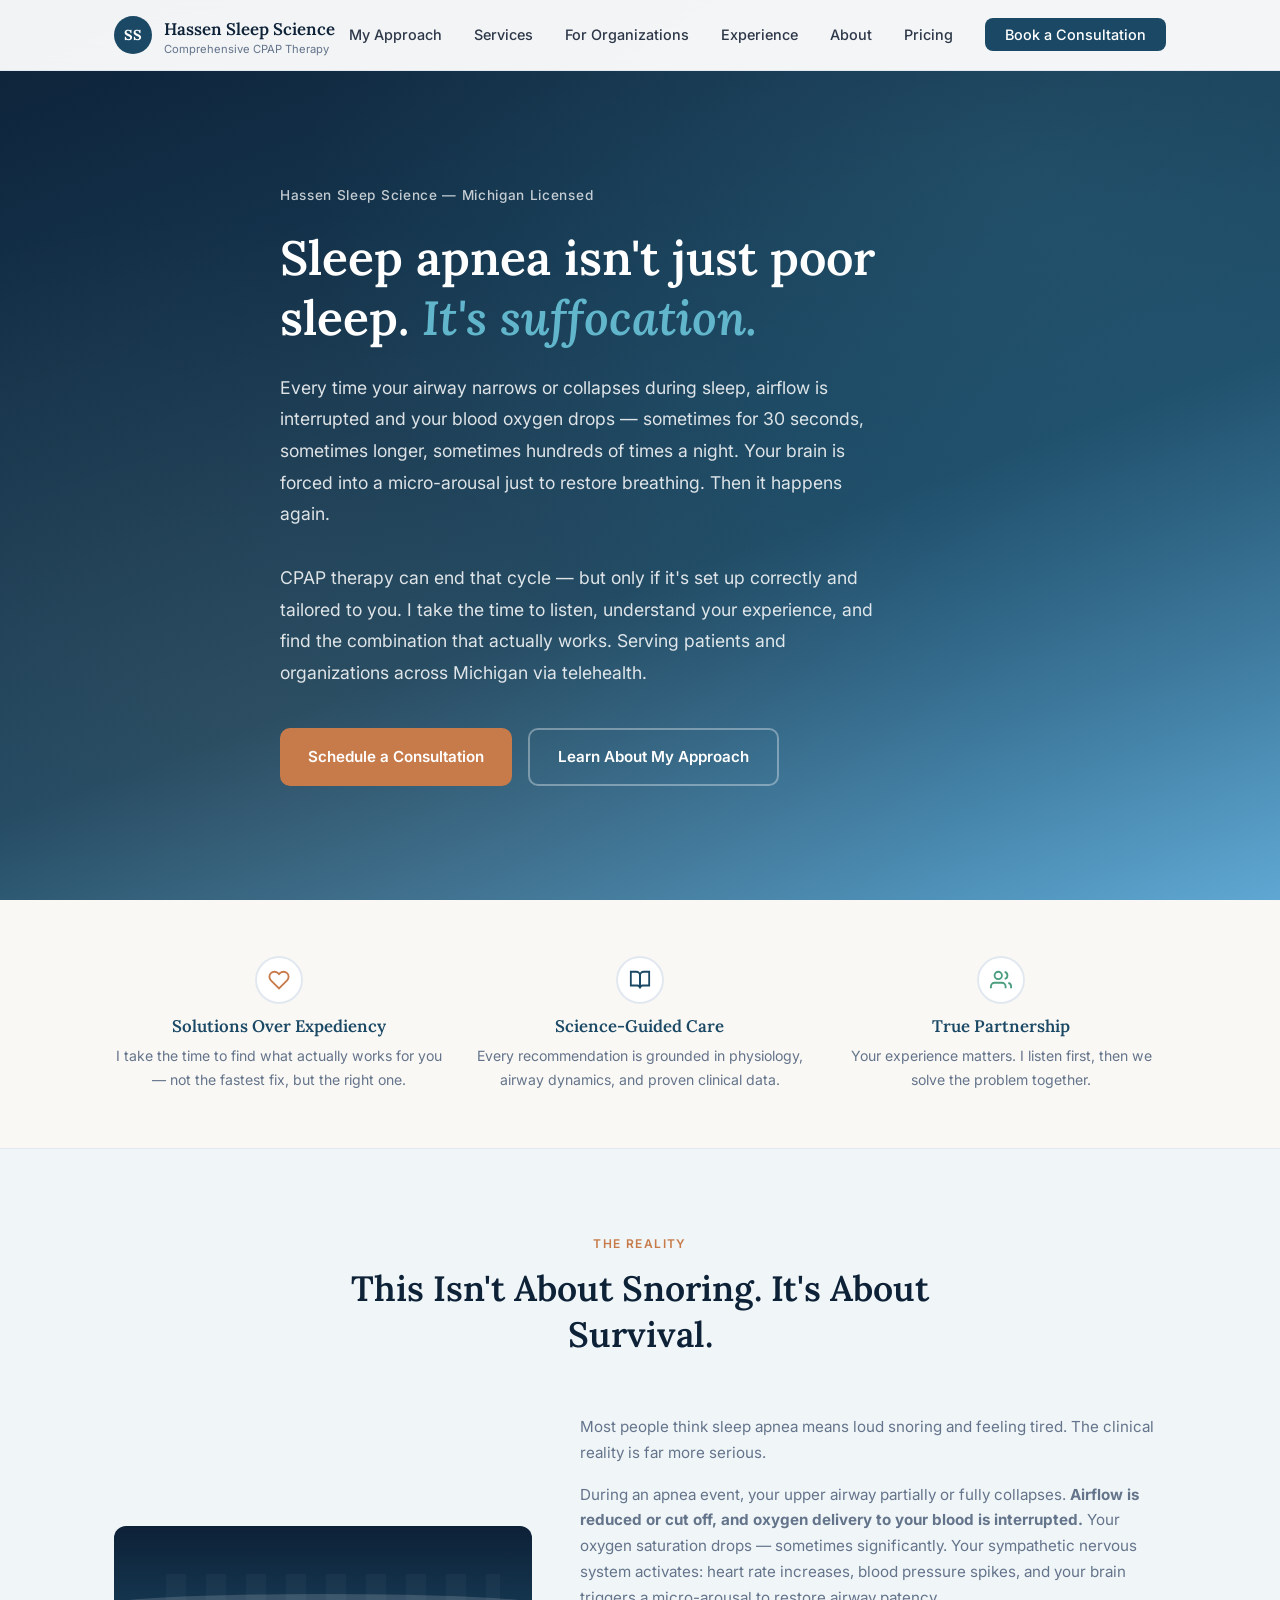
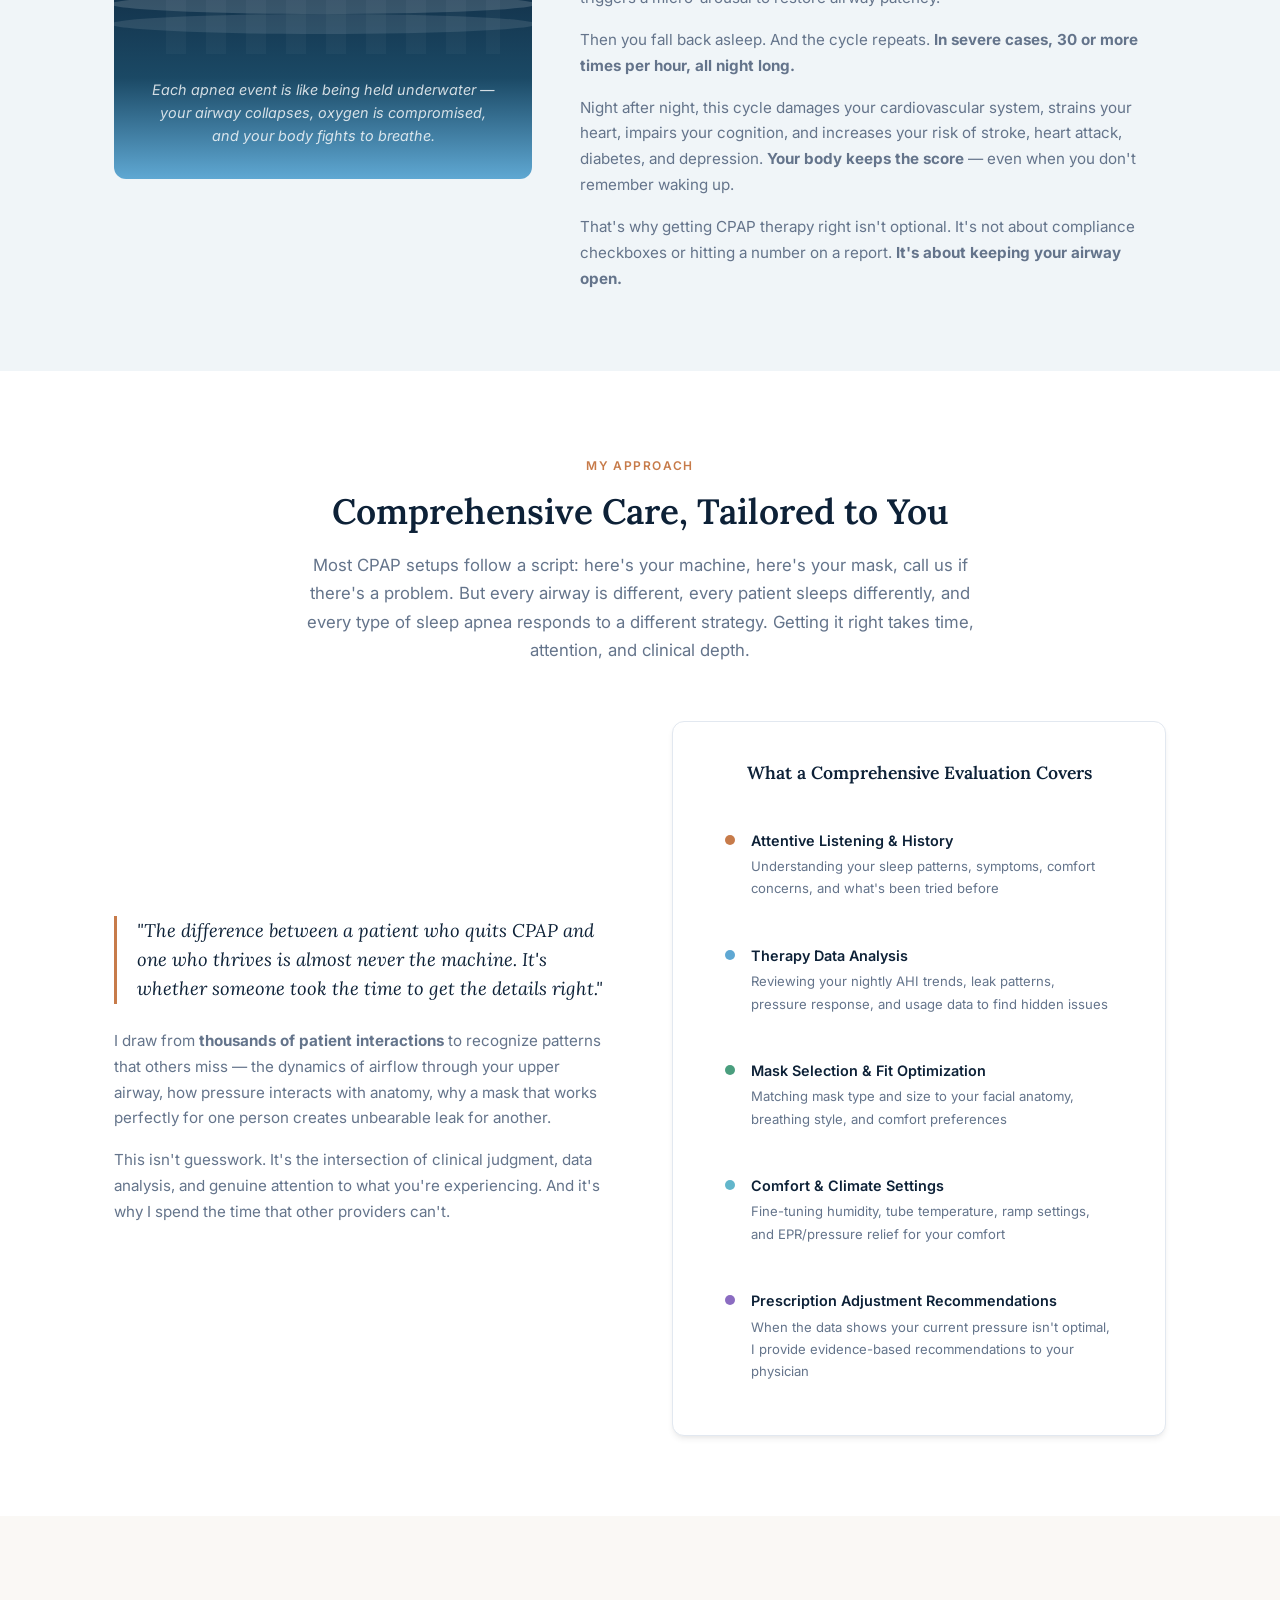
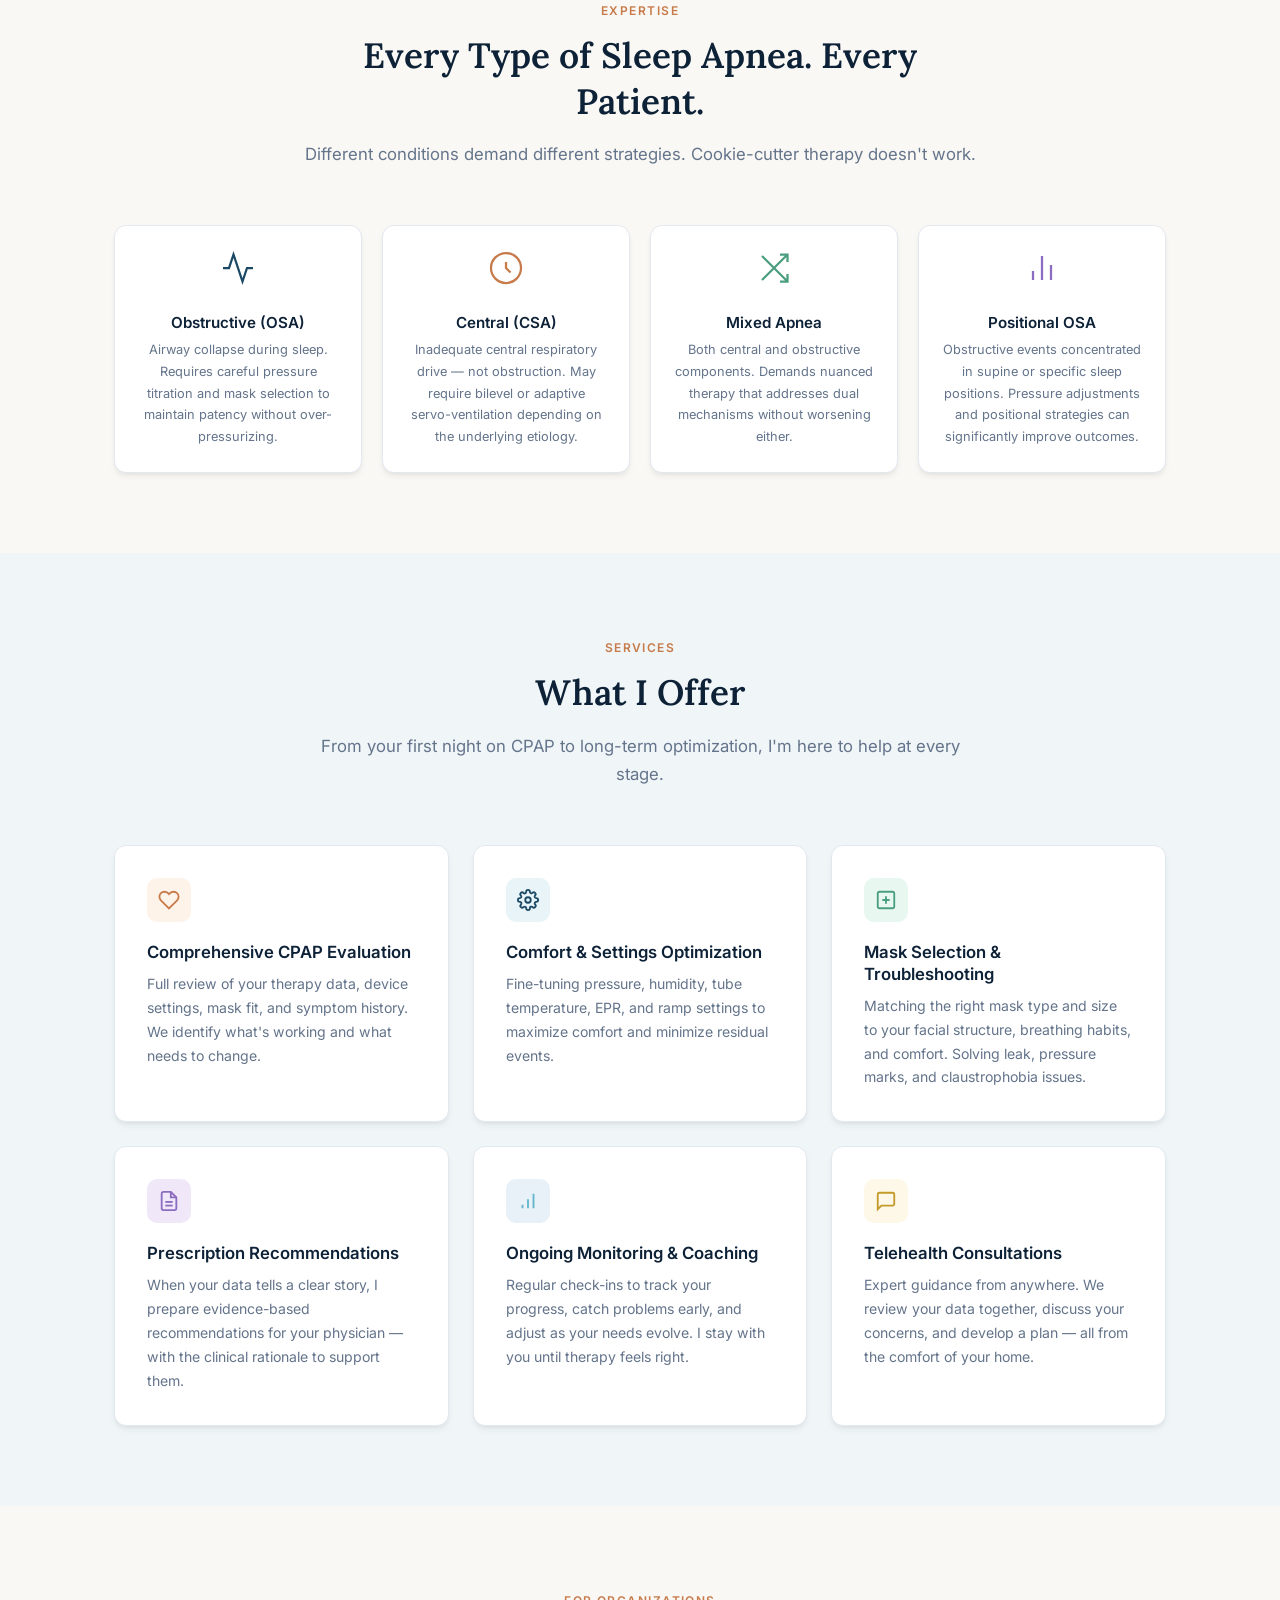
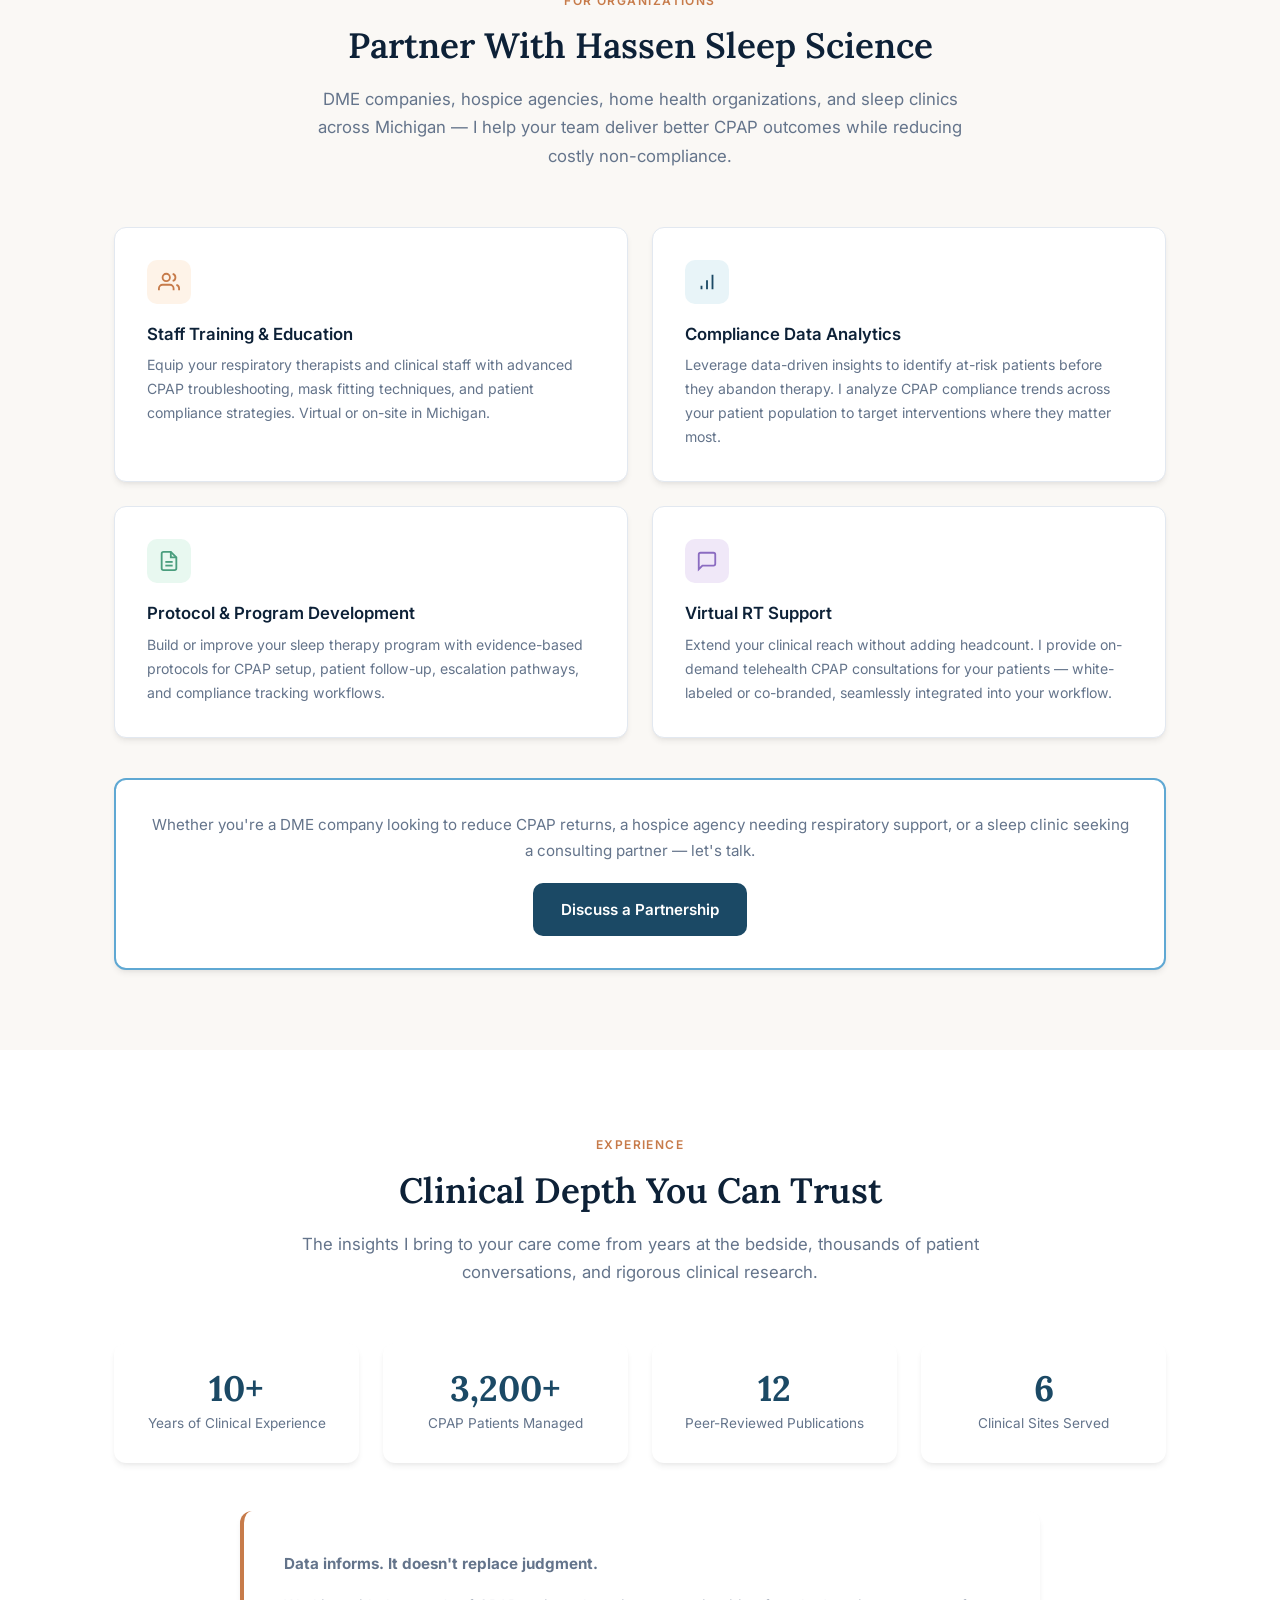
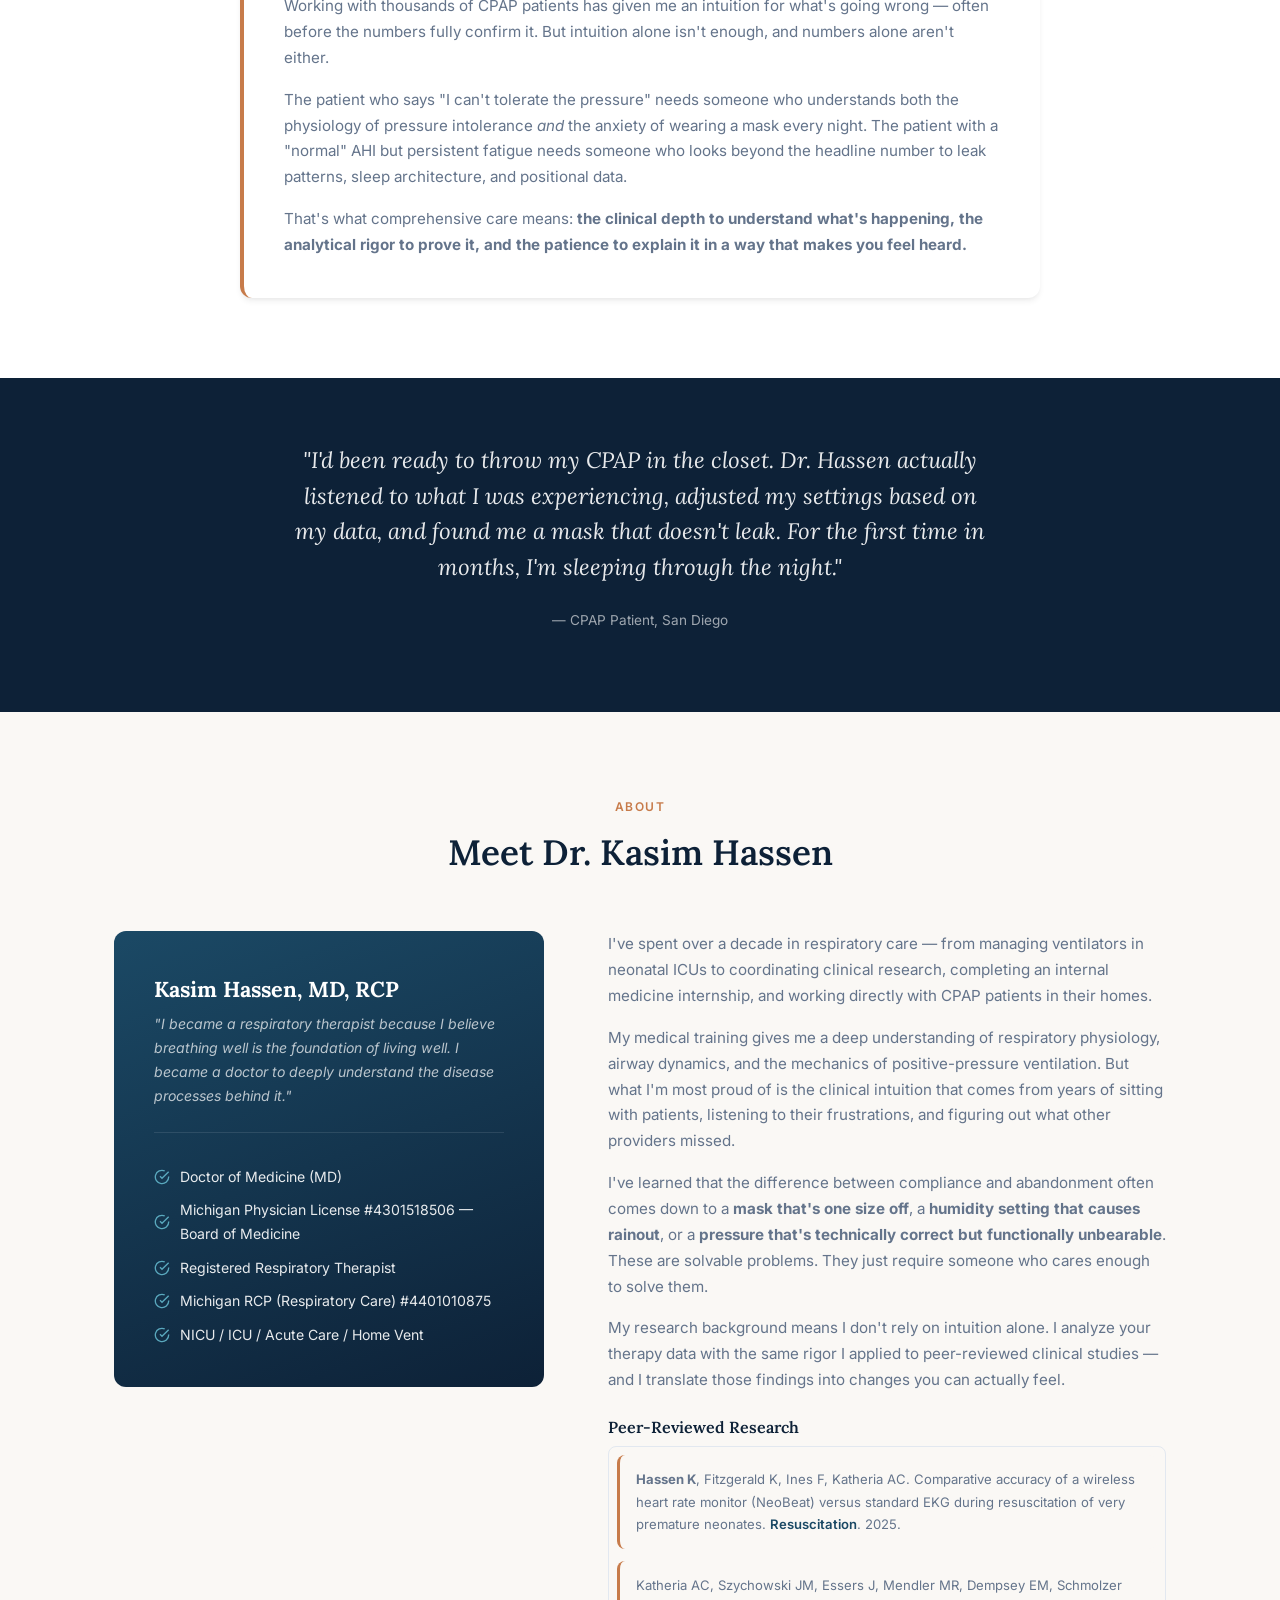
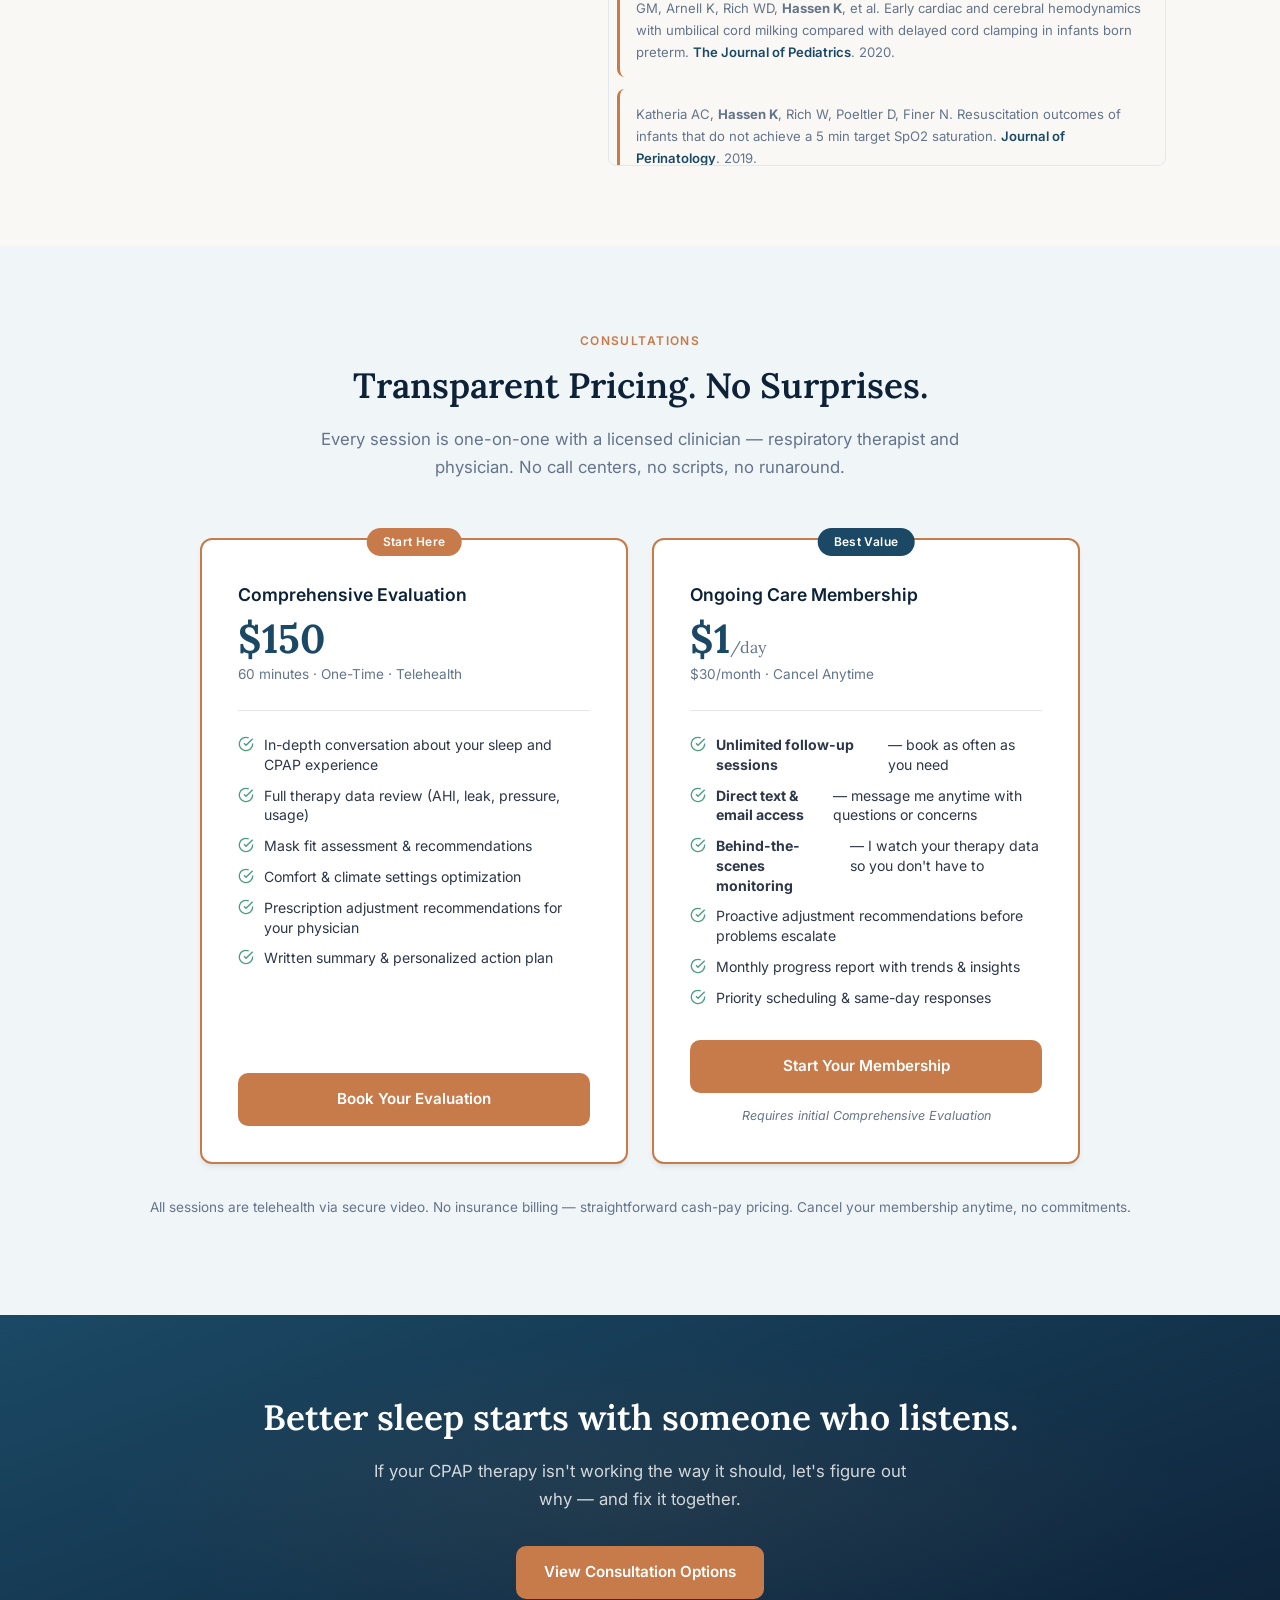
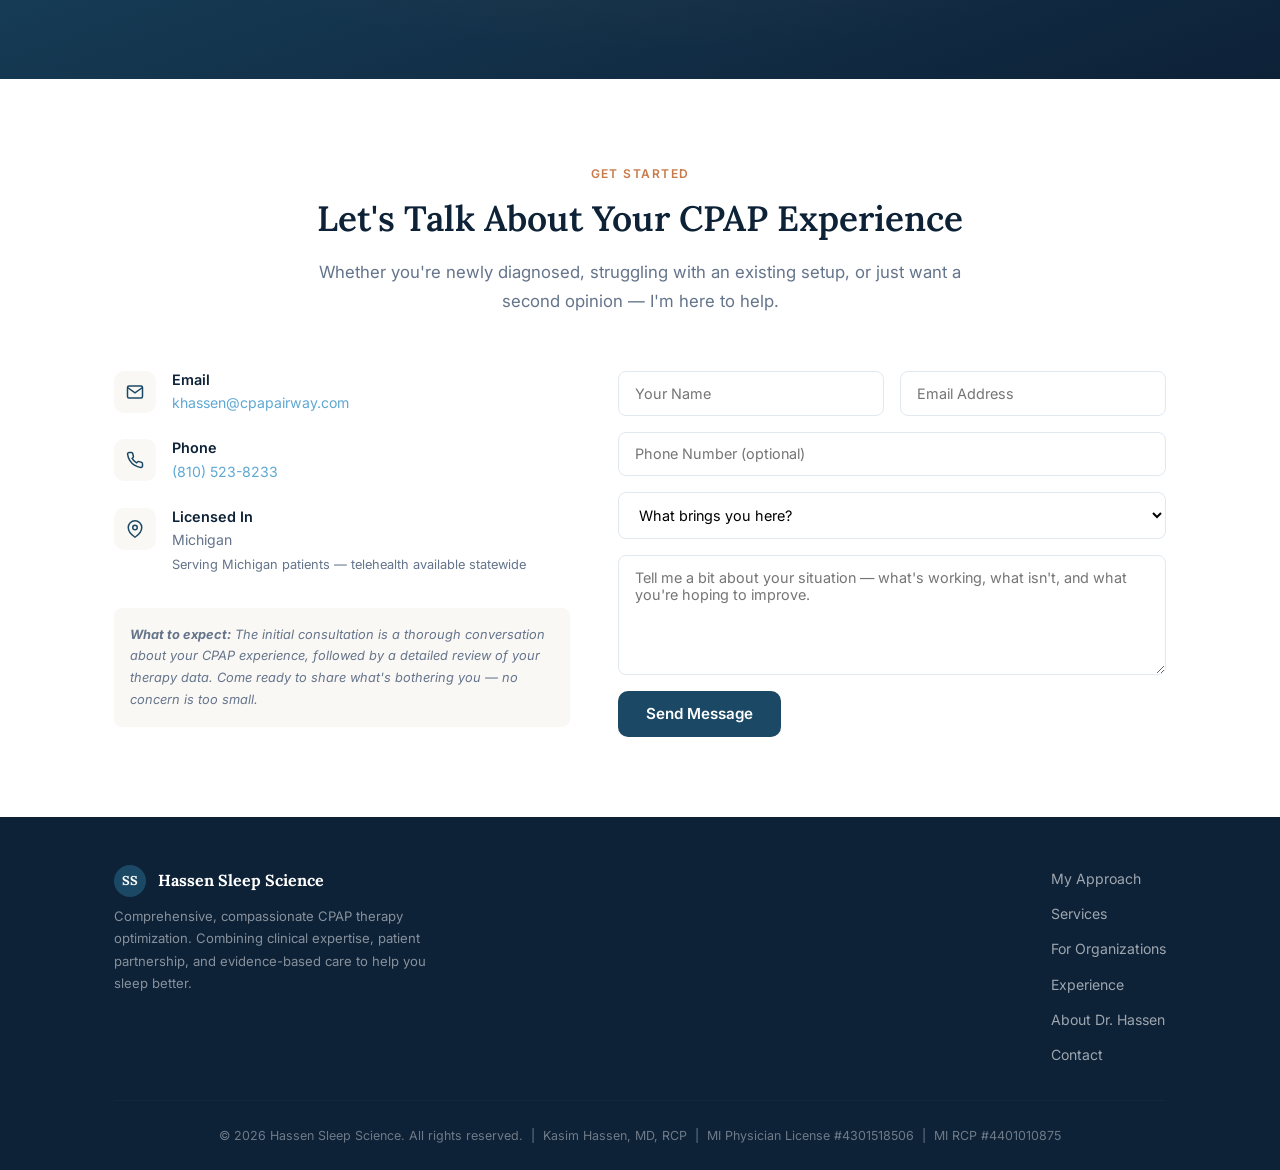
==== index.html @ 186d6eb2 "Address him as Dr. Hassen; shorten credential line to Kasim Hassen, MD, RCP Co-Authored-By: Claude O" ====
<!DOCTYPE html>
<html lang="en">
<head>
    <meta charset="UTF-8">
    <meta name="viewport" content="width=device-width, initial-scale=1.0">
    <title>Hassen Sleep Science | Comprehensive CPAP Therapy Optimization</title>
    <meta name="description" content="Hassen Sleep Science — Michigan-based CPAP therapy optimization for patients and healthcare organizations. Personalized telehealth consultations, compliance data analytics, DME consulting, and staff training by Dr. Kasim Hassen, MD, RCP.">
    <link rel="preconnect" href="https://fonts.googleapis.com">
    <link rel="preconnect" href="https://fonts.gstatic.com" crossorigin>
    <link href="https://fonts.googleapis.com/css2?family=Inter:wght@300;400;500;600;700;800&family=Lora:ital,wght@0,400;0,500;0,600;0,700;1,400;1,500&display=swap" rel="stylesheet">
    <style>
        *, *::before, *::after { box-sizing: border-box; margin: 0; padding: 0; }
        html { scroll-behavior: smooth; font-size: 16px; }
        body {
            font-family: 'Inter', -apple-system, BlinkMacSystemFont, sans-serif;
            color: #2d3748;
            background: #ffffff;
            line-height: 1.7;
            -webkit-font-smoothing: antialiased;
        }

        :root {
            --primary: #1b4965;
            --primary-light: #5fa8d3;
            --primary-dark: #0d2137;
            --accent: #62b6cb;
            --warm: #c77b4a;
            --warm-light: #f4e8df;
            --success: #4a9e7e;
            --bg-cream: #faf8f5;
            --bg-section: #f0f5f8;
            --text: #2d3748;
            --text-light: #64748b;
            --text-white: #ffffff;
            --border: #e2e8f0;
            --shadow: 0 4px 6px -1px rgba(0,0,0,0.07), 0 2px 4px -2px rgba(0,0,0,0.05);
            --shadow-lg: 0 20px 25px -5px rgba(0,0,0,0.08), 0 8px 10px -6px rgba(0,0,0,0.04);
            --radius: 12px;
            --max-width: 1100px;
        }

        h1, h2, h3, h4 { font-family: 'Lora', Georgia, serif; font-weight: 600; line-height: 1.3; color: var(--primary-dark); }
        h1 { font-size: clamp(2rem, 4.5vw, 3rem); }
        h2 { font-size: clamp(1.6rem, 3vw, 2.2rem); margin-bottom: 1rem; }
        h3 { font-size: 1.2rem; margin-bottom: 0.5rem; }
        p { margin-bottom: 1rem; }

        .container { max-width: var(--max-width); margin: 0 auto; padding: 0 1.5rem; }
        .section { padding: 5rem 0; }
        .section-alt { background: var(--bg-cream); }
        .section-blue { background: var(--bg-section); }

        .section-header {
            text-align: center;
            max-width: 680px;
            margin: 0 auto 3.5rem;
        }
        .section-header p { color: var(--text-light); font-size: 1.05rem; }
        .section-label {
            display: inline-block;
            font-size: 0.75rem;
            font-weight: 600;
            letter-spacing: 0.12em;
            text-transform: uppercase;
            color: var(--warm);
            margin-bottom: 0.75rem;
        }

        /* ─── Navigation ─────────────────────────────────────────── */
        .nav {
            position: fixed; top: 0; left: 0; right: 0; z-index: 1000;
            background: rgba(255,255,255,0.95);
            backdrop-filter: blur(12px);
            border-bottom: 1px solid var(--border);
            transition: box-shadow 0.3s;
        }
        .nav.scrolled { box-shadow: var(--shadow); }
        .nav-inner {
            max-width: var(--max-width); margin: 0 auto; padding: 0 1.5rem;
            display: flex; align-items: center; justify-content: space-between; height: 70px;
        }
        .nav-brand { display: flex; align-items: center; gap: 0.75rem; text-decoration: none; color: var(--primary-dark); }
        .nav-brand-icon {
            width: 38px; height: 38px;
            background: var(--primary);
            border-radius: 50%;
            display: flex; align-items: center; justify-content: center;
            color: white; font-family: 'Lora', serif; font-weight: 700; font-size: 0.9rem;
        }
        .nav-brand-text { font-family: 'Lora', serif; font-weight: 600; font-size: 1.05rem; }
        .nav-brand-sub { font-size: 0.7rem; color: var(--text-light); font-family: 'Inter', sans-serif; font-weight: 400; display: block; line-height: 1; margin-top: 1px; }
        .nav-links { display: flex; gap: 2rem; list-style: none; align-items: center; }
        .nav-links a { text-decoration: none; color: var(--text); font-size: 0.9rem; font-weight: 500; transition: color 0.2s; }
        .nav-links a:hover { color: var(--primary-light); }
        .nav-cta {
            background: var(--primary); color: var(--text-white) !important;
            padding: 0.5rem 1.25rem; border-radius: 8px; transition: background 0.2s !important;
        }
        .nav-cta:hover { background: var(--primary-light) !important; }
        .nav-toggle { display: none; background: none; border: none; cursor: pointer; padding: 0.5rem; }
        .nav-toggle span { display: block; width: 22px; height: 2px; background: var(--text); margin: 5px 0; transition: 0.3s; border-radius: 2px; }

        /* ─── Hero ───────────────────────────────────────────────── */
        .hero {
            min-height: 100vh;
            display: flex; align-items: center;
            background: linear-gradient(160deg, var(--primary-dark) 0%, var(--primary) 60%, var(--primary-light) 100%);
            color: var(--text-white);
            position: relative; overflow: hidden;
            padding-top: 70px;
        }
        .hero::before {
            content: ''; position: absolute;
            top: 0; right: 0; bottom: 0; left: 0;
            background:
                radial-gradient(ellipse at 80% 20%, rgba(98,182,203,0.15) 0%, transparent 50%),
                radial-gradient(ellipse at 20% 80%, rgba(199,123,74,0.1) 0%, transparent 50%);
        }
        .hero-inner { position: relative; z-index: 1; max-width: 720px; }
        .hero-eyebrow {
            font-family: 'Inter', sans-serif;
            font-size: 0.85rem; font-weight: 500;
            letter-spacing: 0.05em;
            opacity: 0.75; margin-bottom: 1.25rem;
        }
        .hero h1 { color: white; margin-bottom: 1.5rem; line-height: 1.25; }
        .hero h1 em { font-style: italic; color: var(--accent); }
        .hero-sub {
            font-size: 1.1rem; opacity: 0.85; margin-bottom: 2.5rem;
            line-height: 1.8; max-width: 600px;
        }
        .hero-buttons { display: flex; gap: 1rem; flex-wrap: wrap; }

        .btn {
            display: inline-flex; align-items: center; gap: 0.5rem;
            padding: 0.85rem 1.75rem; border-radius: 10px;
            font-size: 0.95rem; font-weight: 600;
            text-decoration: none; transition: all 0.2s;
            cursor: pointer; border: none; font-family: 'Inter', sans-serif;
        }
        .btn-warm { background: var(--warm); color: white; }
        .btn-warm:hover { background: #b56a3c; transform: translateY(-2px); box-shadow: 0 8px 25px rgba(199,123,74,0.3); }
        .btn-outline-light { background: transparent; color: white; border: 2px solid rgba(255,255,255,0.35); }
        .btn-outline-light:hover { border-color: white; background: rgba(255,255,255,0.08); }
        .btn-primary { background: var(--primary); color: white; }
        .btn-primary:hover { background: var(--primary-light); transform: translateY(-2px); }

        /* ─── Philosophy Banner ──────────────────────────────────── */
        .philosophy {
            background: var(--bg-cream);
            padding: 3.5rem 0;
            border-bottom: 1px solid var(--border);
        }
        .philosophy-inner {
            display: grid; grid-template-columns: repeat(3, 1fr); gap: 2rem;
            text-align: center;
        }
        .philosophy-item h3 { font-size: 1.05rem; margin-bottom: 0.4rem; color: var(--primary); }
        .philosophy-item p { font-size: 0.88rem; color: var(--text-light); margin-bottom: 0; }
        .philosophy-icon {
            width: 48px; height: 48px; margin: 0 auto 0.75rem;
            background: white; border-radius: 50%; border: 2px solid var(--border);
            display: flex; align-items: center; justify-content: center;
        }

        /* ─── Story / Approach ───────────────────────────────────── */
        .approach-grid {
            display: grid; grid-template-columns: 1fr 1fr; gap: 4rem; align-items: center;
        }
        .approach-content p { color: var(--text-light); font-size: 0.95rem; }
        .approach-content .highlight {
            font-family: 'Lora', serif; font-size: 1.15rem; color: var(--primary-dark);
            font-style: italic; line-height: 1.6; margin-bottom: 1.5rem;
            padding-left: 1.25rem; border-left: 3px solid var(--warm);
        }
        .approach-visual {
            background: white; border-radius: var(--radius); padding: 2.5rem;
            box-shadow: var(--shadow); border: 1px solid var(--border);
        }
        .approach-visual h3 { text-align: center; margin-bottom: 2rem; font-size: 1.1rem; }
        .approach-list { list-style: none; display: flex; flex-direction: column; gap: 1.25rem; }
        .approach-list li {
            display: flex; gap: 1rem; align-items: flex-start;
            padding: 0.75rem; border-radius: 8px;
            transition: background 0.2s;
        }
        .approach-list li:hover { background: var(--bg-cream); }
        .approach-dot {
            width: 10px; height: 10px; border-radius: 50%; flex-shrink: 0; margin-top: 6px;
        }
        .approach-list li:nth-child(1) .approach-dot { background: var(--warm); }
        .approach-list li:nth-child(2) .approach-dot { background: var(--primary-light); }
        .approach-list li:nth-child(3) .approach-dot { background: var(--success); }
        .approach-list li:nth-child(4) .approach-dot { background: var(--accent); }
        .approach-list li:nth-child(5) .approach-dot { background: #8b6cc1; }
        .approach-list .al-title { font-weight: 600; font-size: 0.9rem; color: var(--primary-dark); }
        .approach-list .al-desc { font-size: 0.82rem; color: var(--text-light); margin-top: 2px; }

        /* ─── Services ───────────────────────────────────────────── */
        .services-grid { display: grid; grid-template-columns: repeat(3, 1fr); gap: 1.5rem; }
        .service-card {
            background: white; border-radius: var(--radius); padding: 2rem;
            box-shadow: var(--shadow); border: 1px solid var(--border);
            transition: transform 0.2s, box-shadow 0.2s;
        }
        .service-card:hover { transform: translateY(-4px); box-shadow: var(--shadow-lg); }
        .service-icon {
            width: 44px; height: 44px; border-radius: 10px;
            display: flex; align-items: center; justify-content: center;
            margin-bottom: 1.25rem; font-size: 1.3rem;
        }
        .service-card:nth-child(1) .service-icon { background: #fef3e8; color: var(--warm); }
        .service-card:nth-child(2) .service-icon { background: #e8f4f8; color: var(--primary); }
        .service-card:nth-child(3) .service-icon { background: #e8f8f0; color: var(--success); }
        .service-card:nth-child(4) .service-icon { background: #f0e8f8; color: #8b6cc1; }
        .service-card:nth-child(5) .service-icon { background: #e8f0f8; color: var(--accent); }
        .service-card:nth-child(6) .service-icon { background: #fef8e8; color: #c49a2a; }
        .service-card h3 { font-family: 'Inter', sans-serif; font-weight: 600; font-size: 1.05rem; }
        .service-card p { color: var(--text-light); font-size: 0.88rem; margin-bottom: 0; }

        /* ─── Conditions ─────────────────────────────────────────── */
        .conditions-grid { display: grid; grid-template-columns: repeat(4, 1fr); gap: 1.25rem; }
        .condition-card {
            background: white; border-radius: var(--radius); padding: 1.5rem;
            text-align: center; box-shadow: var(--shadow); border: 1px solid var(--border);
        }
        .condition-card h3 { font-family: 'Inter', sans-serif; font-size: 0.95rem; font-weight: 600; margin-bottom: 0.4rem; }
        .condition-card p { font-size: 0.8rem; color: var(--text-light); margin-bottom: 0; }
        .condition-icon { font-size: 1.8rem; margin-bottom: 0.75rem; }

        /* ─── Experience / Trust ──────────────────────────────────── */
        .trust-grid { display: grid; grid-template-columns: repeat(4, 1fr); gap: 1.5rem; margin-bottom: 3rem; }
        .trust-card {
            background: white; border-radius: var(--radius); padding: 1.75rem;
            text-align: center; box-shadow: var(--shadow);
        }
        .trust-value {
            font-family: 'Lora', serif; font-size: 2.2rem; font-weight: 700;
            color: var(--primary); line-height: 1;
        }
        .trust-label { font-size: 0.85rem; color: var(--text-light); margin-top: 0.4rem; }

        .trust-narrative {
            background: white; border-radius: var(--radius); padding: 2.5rem;
            box-shadow: var(--shadow); border-left: 4px solid var(--warm);
            max-width: 800px; margin: 0 auto;
        }
        .trust-narrative p { color: var(--text-light); font-size: 0.95rem; }
        .trust-narrative p:last-child { margin-bottom: 0; }

        /* ─── About ──────────────────────────────────────────────── */
        .about-grid { display: grid; grid-template-columns: 1fr 1.3fr; gap: 4rem; align-items: start; }
        .about-card {
            background: linear-gradient(160deg, var(--primary), var(--primary-dark));
            border-radius: var(--radius); padding: 2.5rem; color: white;
        }
        .about-name { font-family: 'Lora', serif; font-size: 1.35rem; font-weight: 700; margin-bottom: 0.25rem; white-space: nowrap; }
        .about-title { font-size: 0.95rem; opacity: 0.8; margin-bottom: 0.5rem; }
        .about-tagline { font-style: italic; font-size: 0.88rem; opacity: 0.7; margin-bottom: 2rem; padding-bottom: 1.5rem; border-bottom: 1px solid rgba(255,255,255,0.15); }
        .about-creds { list-style: none; display: flex; flex-direction: column; gap: 0.6rem; }
        .about-creds li { display: flex; align-items: center; gap: 0.6rem; font-size: 0.88rem; opacity: 0.9; }
        .about-check { width: 16px; height: 16px; flex-shrink: 0; }
        .about-content p { color: var(--text-light); font-size: 0.95rem; }
        .pub-scroll {
            max-height: 320px; overflow-y: auto; margin-top: 0.25rem;
            border: 1px solid var(--border); border-radius: 8px; padding: 0.5rem;
        }
        .pub-scroll::-webkit-scrollbar { width: 6px; }
        .pub-scroll::-webkit-scrollbar-track { background: var(--bg-cream); border-radius: 3px; }
        .pub-scroll::-webkit-scrollbar-thumb { background: var(--primary-light); border-radius: 3px; }
        .pub-list { list-style: none; display: flex; flex-direction: column; gap: 0.75rem; margin-top: 0; }
        .pub-list li {
            padding: 0.85rem 1rem; background: var(--bg-cream); border-radius: 8px;
            font-size: 0.82rem; color: var(--text-light); border-left: 3px solid var(--warm);
        }
        .pub-list .journal { font-weight: 600; color: var(--primary); }

        /* ─── Testimonial ────────────────────────────────────────── */
        .testimonial-section { background: var(--primary-dark); color: white; padding: 4rem 0; text-align: center; }
        .testimonial-quote {
            font-family: 'Lora', serif; font-size: 1.4rem; font-style: italic;
            max-width: 700px; margin: 0 auto 1.5rem; line-height: 1.6; opacity: 0.9;
        }
        .testimonial-attr { font-size: 0.85rem; opacity: 0.6; }

        /* ─── CTA ────────────────────────────────────────────────── */
        .cta-section {
            background: linear-gradient(160deg, var(--primary), var(--primary-dark));
            color: white; text-align: center; padding: 5rem 0;
            position: relative; overflow: hidden;
        }
        .cta-section::before {
            content: ''; position: absolute; top: 0; left: 0; right: 0; bottom: 0;
            background: radial-gradient(ellipse at 50% 50%, rgba(199,123,74,0.08) 0%, transparent 60%);
        }
        .cta-section .container { position: relative; z-index: 1; }
        .cta-section h2 { color: white; margin-bottom: 1rem; }
        .cta-section p { opacity: 0.8; font-size: 1.05rem; max-width: 550px; margin: 0 auto 2rem; }

        /* ─── Contact ────────────────────────────────────────────── */
        .contact-grid { display: grid; grid-template-columns: 1fr 1.2fr; gap: 3rem; }
        .contact-info { display: flex; flex-direction: column; gap: 1.5rem; }
        .contact-item { display: flex; gap: 1rem; align-items: flex-start; }
        .contact-icon {
            width: 42px; height: 42px; background: var(--bg-cream); border-radius: 10px;
            display: flex; align-items: center; justify-content: center; flex-shrink: 0;
        }
        .contact-item h4 { font-family: 'Inter', sans-serif; font-weight: 600; font-size: 0.9rem; margin-bottom: 0.1rem; }
        .contact-item p { color: var(--text-light); font-size: 0.88rem; margin-bottom: 0; }
        .contact-item a { color: var(--primary-light); text-decoration: none; }
        .contact-item a:hover { text-decoration: underline; }
        .contact-form { display: flex; flex-direction: column; gap: 1rem; }
        .form-row { display: grid; grid-template-columns: 1fr 1fr; gap: 1rem; }
        .contact-form input, .contact-form textarea, .contact-form select {
            width: 100%; padding: 0.8rem 1rem; border: 1px solid var(--border); border-radius: 8px;
            font-family: 'Inter', sans-serif; font-size: 0.9rem; background: white;
            transition: border-color 0.2s, box-shadow 0.2s;
        }
        .contact-form input:focus, .contact-form textarea:focus, .contact-form select:focus {
            outline: none; border-color: var(--primary-light); box-shadow: 0 0 0 3px rgba(95,168,211,0.12);
        }
        .contact-form textarea { min-height: 120px; resize: vertical; }
        .contact-form button { align-self: flex-start; }
        .contact-note {
            font-size: 0.8rem; color: var(--text-light); font-style: italic;
            padding: 1rem; background: var(--bg-cream); border-radius: 8px; margin-top: 0.5rem;
        }

        /* ─── Footer ─────────────────────────────────────────────── */
        .footer { background: var(--primary-dark); color: white; padding: 3rem 0 1.5rem; }
        .footer-inner {
            display: flex; justify-content: space-between; align-items: start;
            gap: 2rem; flex-wrap: wrap; margin-bottom: 2rem;
        }
        .footer-brand p { opacity: 0.5; font-size: 0.82rem; max-width: 320px; margin-top: 0.5rem; }
        .footer-links { list-style: none; display: flex; flex-direction: column; gap: 0.5rem; }
        .footer-links a { color: rgba(255,255,255,0.6); text-decoration: none; font-size: 0.88rem; }
        .footer-links a:hover { color: white; }
        .footer-bottom {
            border-top: 1px solid rgba(255,255,255,0.08); padding-top: 1.5rem;
            text-align: center; font-size: 0.78rem; opacity: 0.4;
        }

        /* ─── Responsive ─────────────────────────────────────────── */
        @media (max-width: 1024px) {
            .approach-grid, .about-grid { grid-template-columns: 1fr; }
            .services-grid { grid-template-columns: repeat(2, 1fr); }
            .conditions-grid { grid-template-columns: repeat(2, 1fr); }
            .trust-grid { grid-template-columns: repeat(2, 1fr); }
        }
        @media (max-width: 768px) {
            .nav-links { display: none; }
            .nav-links.active {
                display: flex; flex-direction: column; position: absolute;
                top: 70px; left: 0; right: 0; background: white;
                padding: 1.5rem; border-bottom: 1px solid var(--border); box-shadow: var(--shadow);
            }
            .nav-toggle { display: block; }
            .section { padding: 3.5rem 0; }
            .philosophy-inner { grid-template-columns: 1fr; gap: 1.5rem; }
            .services-grid, .conditions-grid { grid-template-columns: 1fr; }
            .contact-grid { grid-template-columns: 1fr; }
            .form-row { grid-template-columns: 1fr; }
            .trust-grid { grid-template-columns: 1fr 1fr; }
        }

        .fade-in { opacity: 0; transform: translateY(16px); transition: opacity 0.6s ease, transform 0.6s ease; }
        .fade-in.visible { opacity: 1; transform: translateY(0); }
    </style>
</head>
<body>

<!-- ═══ Navigation ═══ -->
<nav class="nav" id="nav">
    <div class="nav-inner">
        <a href="#" class="nav-brand">
            <div class="nav-brand-icon">SS</div>
            <div>
                <span class="nav-brand-text">Hassen Sleep Science</span>
                <span class="nav-brand-sub">Comprehensive CPAP Therapy</span>
            </div>
        </a>
        <button class="nav-toggle" id="navToggle" aria-label="Toggle menu">
            <span></span><span></span><span></span>
        </button>
        <ul class="nav-links" id="navLinks">
            <li><a href="#approach">My Approach</a></li>
            <li><a href="#services">Services</a></li>
            <li><a href="#organizations">For Organizations</a></li>
            <li><a href="#experience">Experience</a></li>
            <li><a href="#about">About</a></li>
            <li><a href="#pricing">Pricing</a></li>
            <li><a href="#pricing" class="nav-cta">Book a Consultation</a></li>
        </ul>
    </div>
</nav>

<!-- ═══ Hero ═══ -->
<section class="hero">
    <div class="container">
        <div class="hero-inner">
            <div class="hero-eyebrow">Hassen Sleep Science &mdash; Michigan Licensed</div>
            <h1>Sleep apnea isn't just poor sleep. <em>It's suffocation.</em></h1>
            <p class="hero-sub">
                Every time your airway narrows or collapses during sleep, airflow is interrupted and your
                blood oxygen drops &mdash; sometimes for 30 seconds, sometimes longer, sometimes hundreds
                of times a night. Your brain is forced into a micro-arousal just to restore breathing. Then it happens again.
            </p>
            <p class="hero-sub" style="margin-top: -0.5rem;">
                CPAP therapy can end that cycle &mdash; but only if it's set up correctly and tailored to you.
                I take the time to listen, understand your experience, and find the combination that actually works.
                Serving patients and organizations across Michigan via telehealth.
            </p>
            <div class="hero-buttons">
                <a href="#contact" class="btn btn-warm">Schedule a Consultation</a>
                <a href="#approach" class="btn btn-outline-light">Learn About My Approach</a>
            </div>
        </div>
    </div>
</section>

<!-- ═══ Philosophy Bar ═══ -->
<div class="philosophy">
    <div class="container">
        <div class="philosophy-inner">
            <div class="philosophy-item fade-in">
                <div class="philosophy-icon">
                    <svg width="22" height="22" viewBox="0 0 24 24" fill="none" stroke="var(--warm)" stroke-width="2"><path d="M20.84 4.61a5.5 5.5 0 0 0-7.78 0L12 5.67l-1.06-1.06a5.5 5.5 0 0 0-7.78 7.78l1.06 1.06L12 21.23l7.78-7.78 1.06-1.06a5.5 5.5 0 0 0 0-7.78z"/></svg>
                </div>
                <h3>Solutions Over Expediency</h3>
                <p>I take the time to find what actually works for you &mdash; not the fastest fix, but the right one.</p>
            </div>
            <div class="philosophy-item fade-in">
                <div class="philosophy-icon">
                    <svg width="22" height="22" viewBox="0 0 24 24" fill="none" stroke="var(--primary)" stroke-width="2"><path d="M2 3h6a4 4 0 0 1 4 4v14a3 3 0 0 0-3-3H2z"/><path d="M22 3h-6a4 4 0 0 0-4 4v14a3 3 0 0 1 3-3h7z"/></svg>
                </div>
                <h3>Science-Guided Care</h3>
                <p>Every recommendation is grounded in physiology, airway dynamics, and proven clinical data.</p>
            </div>
            <div class="philosophy-item fade-in">
                <div class="philosophy-icon">
                    <svg width="22" height="22" viewBox="0 0 24 24" fill="none" stroke="var(--success)" stroke-width="2"><path d="M17 21v-2a4 4 0 0 0-4-4H5a4 4 0 0 0-4 4v2"/><circle cx="9" cy="7" r="4"/><path d="M23 21v-2a4 4 0 0 0-3-3.87"/><path d="M16 3.13a4 4 0 0 1 0 7.75"/></svg>
                </div>
                <h3>True Partnership</h3>
                <p>Your experience matters. I listen first, then we solve the problem together.</p>
            </div>
        </div>
    </div>
</div>

<!-- ═══ The Reality ═══ -->
<section class="section section-blue" id="reality">
    <div class="container">
        <div class="section-header">
            <div class="section-label">The Reality</div>
            <h2>This Isn't About Snoring. It's About Survival.</h2>
        </div>
        <div class="reality-grid fade-in">
            <div class="reality-visual">
                <div class="reality-metaphor">
                    <div class="reality-wave"></div>
                    <p class="reality-caption">Each apnea event is like being held underwater &mdash; your airway collapses, oxygen is compromised, and your body fights to breathe.</p>
                </div>
            </div>
            <div class="reality-content">
                <p>Most people think sleep apnea means loud snoring and feeling tired. The clinical reality is far more serious.</p>
                <p>During an apnea event, your upper airway partially or fully collapses. <strong>Airflow is reduced or cut off, and oxygen delivery to your blood is interrupted.</strong> Your oxygen saturation drops &mdash; sometimes significantly. Your sympathetic nervous system activates: heart rate increases, blood pressure spikes, and your brain triggers a micro-arousal to restore airway patency.</p>
                <p>Then you fall back asleep. And the cycle repeats. <strong>In severe cases, 30 or more times per hour, all night long.</strong></p>
                <p>Night after night, this cycle damages your cardiovascular system, strains your heart, impairs your cognition, and increases your risk of stroke, heart attack, diabetes, and depression. <strong>Your body keeps the score</strong> &mdash; even when you don't remember waking up.</p>
                <p style="margin-bottom:0;">That's why getting CPAP therapy right isn't optional. It's not about compliance checkboxes or hitting a number on a report. <strong>It's about keeping your airway open.</strong></p>
            </div>
        </div>
    </div>
</section>

<style>
    .reality-grid { display: grid; grid-template-columns: 1fr 1.4fr; gap: 3rem; align-items: center; }
    .reality-content p { color: var(--text-light); font-size: 0.95rem; }
    .reality-visual { display: flex; align-items: center; justify-content: center; }
    .reality-metaphor {
        background: linear-gradient(180deg, var(--primary-dark) 0%, var(--primary) 60%, var(--primary-light) 100%);
        border-radius: var(--radius); padding: 3rem 2rem 2rem; text-align: center;
        position: relative; overflow: hidden;
    }
    .reality-wave {
        width: 100%; height: 80px; margin-bottom: 1.5rem;
        background:
            repeating-linear-gradient(90deg,
                transparent, transparent 20px,
                rgba(255,255,255,0.03) 20px, rgba(255,255,255,0.03) 40px
            );
        position: relative;
    }
    .reality-wave::before, .reality-wave::after {
        content: ''; position: absolute; left: -10%; width: 120%; height: 20px;
        border-radius: 50%; opacity: 0.15;
    }
    .reality-wave::before {
        top: 20px; background: white;
        animation: wave1 4s ease-in-out infinite;
    }
    .reality-wave::after {
        top: 40px; background: white; opacity: 0.1;
        animation: wave2 5s ease-in-out infinite;
    }
    @keyframes wave1 { 0%, 100% { transform: translateX(-5%); } 50% { transform: translateX(5%); } }
    @keyframes wave2 { 0%, 100% { transform: translateX(5%); } 50% { transform: translateX(-5%); } }
    .reality-caption {
        color: rgba(255,255,255,0.8); font-size: 0.9rem; font-style: italic;
        line-height: 1.6; margin-bottom: 0;
    }
    .reality-stats {
        display: grid; grid-template-columns: 1fr 1fr; gap: 1rem; margin-top: 1.5rem;
    }
    .reality-stat {
        background: rgba(255,255,255,0.08); border-radius: 8px; padding: 1rem;
        border: 1px solid rgba(255,255,255,0.1);
    }
    .reality-stat-val {
        font-family: 'Lora', serif; font-size: 1.6rem; font-weight: 700; color: var(--accent);
    }
    .reality-stat-label { font-size: 0.75rem; color: rgba(255,255,255,0.6); margin-top: 0.15rem; }
    @media (max-width: 1024px) { .reality-grid { grid-template-columns: 1fr; } }
</style>

<!-- ═══ The Approach ═══ -->
<section class="section" id="approach">
    <div class="container">
        <div class="section-header">
            <div class="section-label">My Approach</div>
            <h2>Comprehensive Care, Tailored to You</h2>
            <p>Most CPAP setups follow a script: here's your machine, here's your mask, call us if there's a problem. But every airway is different, every patient sleeps differently, and every type of sleep apnea responds to a different strategy. Getting it right takes time, attention, and clinical depth.</p>
        </div>
        <div class="approach-grid fade-in">
            <div class="approach-content">
                <p class="highlight">"The difference between a patient who quits CPAP and one who thrives is almost never the machine. It's whether someone took the time to get the details right."</p>
                <p>I draw from <strong>thousands of patient interactions</strong> to recognize patterns that others miss &mdash; the dynamics of airflow through your upper airway, how pressure interacts with anatomy, why a mask that works perfectly for one person creates unbearable leak for another.</p>
                <p>This isn't guesswork. It's the intersection of clinical judgment, data analysis, and genuine attention to what you're experiencing. And it's why I spend the time that other providers can't.</p>
            </div>
            <div class="approach-visual">
                <h3>What a Comprehensive Evaluation Covers</h3>
                <ul class="approach-list">
                    <li>
                        <span class="approach-dot"></span>
                        <div>
                            <div class="al-title">Attentive Listening & History</div>
                            <div class="al-desc">Understanding your sleep patterns, symptoms, comfort concerns, and what's been tried before</div>
                        </div>
                    </li>
                    <li>
                        <span class="approach-dot"></span>
                        <div>
                            <div class="al-title">Therapy Data Analysis</div>
                            <div class="al-desc">Reviewing your nightly AHI trends, leak patterns, pressure response, and usage data to find hidden issues</div>
                        </div>
                    </li>
                    <li>
                        <span class="approach-dot"></span>
                        <div>
                            <div class="al-title">Mask Selection & Fit Optimization</div>
                            <div class="al-desc">Matching mask type and size to your facial anatomy, breathing style, and comfort preferences</div>
                        </div>
                    </li>
                    <li>
                        <span class="approach-dot"></span>
                        <div>
                            <div class="al-title">Comfort & Climate Settings</div>
                            <div class="al-desc">Fine-tuning humidity, tube temperature, ramp settings, and EPR/pressure relief for your comfort</div>
                        </div>
                    </li>
                    <li>
                        <span class="approach-dot"></span>
                        <div>
                            <div class="al-title">Prescription Adjustment Recommendations</div>
                            <div class="al-desc">When the data shows your current pressure isn't optimal, I provide evidence-based recommendations to your physician</div>
                        </div>
                    </li>
                </ul>
            </div>
        </div>
    </div>
</section>

<!-- ═══ Conditions ═══ -->
<section class="section section-alt" id="conditions">
    <div class="container">
        <div class="section-header">
            <div class="section-label">Expertise</div>
            <h2>Every Type of Sleep Apnea. Every Patient.</h2>
            <p>Different conditions demand different strategies. Cookie-cutter therapy doesn't work.</p>
        </div>
        <div class="conditions-grid fade-in">
            <div class="condition-card">
                <div class="condition-icon">
                    <svg width="36" height="36" viewBox="0 0 24 24" fill="none" stroke="var(--primary)" stroke-width="1.5"><path d="M22 12h-4l-3 9L9 3l-3 9H2"/></svg>
                </div>
                <h3>Obstructive (OSA)</h3>
                <p>Airway collapse during sleep. Requires careful pressure titration and mask selection to maintain patency without over-pressurizing.</p>
            </div>
            <div class="condition-card">
                <div class="condition-icon">
                    <svg width="36" height="36" viewBox="0 0 24 24" fill="none" stroke="var(--warm)" stroke-width="1.5"><circle cx="12" cy="12" r="10"/><path d="M12 8v4l3 3"/></svg>
                </div>
                <h3>Central (CSA)</h3>
                <p>Inadequate central respiratory drive &mdash; not obstruction. May require bilevel or adaptive servo-ventilation depending on the underlying etiology.</p>
            </div>
            <div class="condition-card">
                <div class="condition-icon">
                    <svg width="36" height="36" viewBox="0 0 24 24" fill="none" stroke="var(--success)" stroke-width="1.5"><path d="M16 3h5v5M4 20L21 3M21 16v5h-5M4 4l17 17"/></svg>
                </div>
                <h3>Mixed Apnea</h3>
                <p>Both central and obstructive components. Demands nuanced therapy that addresses dual mechanisms without worsening either.</p>
            </div>
            <div class="condition-card">
                <div class="condition-icon">
                    <svg width="36" height="36" viewBox="0 0 24 24" fill="none" stroke="#8b6cc1" stroke-width="1.5"><path d="M18 20V10M12 20V4M6 20v-6"/></svg>
                </div>
                <h3>Positional OSA</h3>
                <p>Obstructive events concentrated in supine or specific sleep positions. Pressure adjustments and positional strategies can significantly improve outcomes.</p>
            </div>
        </div>
    </div>
</section>

<!-- ═══ Services ═══ -->
<section class="section section-blue" id="services">
    <div class="container">
        <div class="section-header">
            <div class="section-label">Services</div>
            <h2>What I Offer</h2>
            <p>From your first night on CPAP to long-term optimization, I'm here to help at every stage.</p>
        </div>
        <div class="services-grid">
            <div class="service-card fade-in">
                <div class="service-icon">
                    <svg width="22" height="22" viewBox="0 0 24 24" fill="none" stroke="currentColor" stroke-width="2"><path d="M20.84 4.61a5.5 5.5 0 0 0-7.78 0L12 5.67l-1.06-1.06a5.5 5.5 0 0 0-7.78 7.78l1.06 1.06L12 21.23l7.78-7.78 1.06-1.06a5.5 5.5 0 0 0 0-7.78z"/></svg>
                </div>
                <h3>Comprehensive CPAP Evaluation</h3>
                <p>Full review of your therapy data, device settings, mask fit, and symptom history. We identify what's working and what needs to change.</p>
            </div>
            <div class="service-card fade-in">
                <div class="service-icon">
                    <svg width="22" height="22" viewBox="0 0 24 24" fill="none" stroke="currentColor" stroke-width="2"><circle cx="12" cy="12" r="3"/><path d="M19.4 15a1.65 1.65 0 0 0 .33 1.82l.06.06a2 2 0 0 1-2.83 2.83l-.06-.06a1.65 1.65 0 0 0-1.82-.33 1.65 1.65 0 0 0-1 1.51V21a2 2 0 0 1-4 0v-.09A1.65 1.65 0 0 0 9 19.4a1.65 1.65 0 0 0-1.82.33l-.06.06a2 2 0 0 1-2.83-2.83l.06-.06A1.65 1.65 0 0 0 4.68 15a1.65 1.65 0 0 0-1.51-1H3a2 2 0 0 1 0-4h.09A1.65 1.65 0 0 0 4.6 9a1.65 1.65 0 0 0-.33-1.82l-.06-.06a2 2 0 0 1 2.83-2.83l.06.06A1.65 1.65 0 0 0 9 4.68a1.65 1.65 0 0 0 1-1.51V3a2 2 0 0 1 4 0v.09a1.65 1.65 0 0 0 1 1.51 1.65 1.65 0 0 0 1.82-.33l.06-.06a2 2 0 0 1 2.83 2.83l-.06.06A1.65 1.65 0 0 0 19.4 9a1.65 1.65 0 0 0 1.51 1H21a2 2 0 0 1 0 4h-.09a1.65 1.65 0 0 0-1.51 1z"/></svg>
                </div>
                <h3>Comfort & Settings Optimization</h3>
                <p>Fine-tuning pressure, humidity, tube temperature, EPR, and ramp settings to maximize comfort and minimize residual events.</p>
            </div>
            <div class="service-card fade-in">
                <div class="service-icon">
                    <svg width="22" height="22" viewBox="0 0 24 24" fill="none" stroke="currentColor" stroke-width="2"><rect x="3" y="3" width="18" height="18" rx="2"/><path d="M12 8v8M8 12h8"/></svg>
                </div>
                <h3>Mask Selection & Troubleshooting</h3>
                <p>Matching the right mask type and size to your facial structure, breathing habits, and comfort. Solving leak, pressure marks, and claustrophobia issues.</p>
            </div>
            <div class="service-card fade-in">
                <div class="service-icon">
                    <svg width="22" height="22" viewBox="0 0 24 24" fill="none" stroke="currentColor" stroke-width="2"><path d="M14 2H6a2 2 0 0 0-2 2v16a2 2 0 0 0 2 2h12a2 2 0 0 0 2-2V8z"/><polyline points="14 2 14 8 20 8"/><line x1="16" y1="13" x2="8" y2="13"/><line x1="16" y1="17" x2="8" y2="17"/></svg>
                </div>
                <h3>Prescription Recommendations</h3>
                <p>When your data tells a clear story, I prepare evidence-based recommendations for your physician &mdash; with the clinical rationale to support them.</p>
            </div>
            <div class="service-card fade-in">
                <div class="service-icon">
                    <svg width="22" height="22" viewBox="0 0 24 24" fill="none" stroke="currentColor" stroke-width="2"><path d="M12 20V10M18 20V4M6 20v-4"/></svg>
                </div>
                <h3>Ongoing Monitoring & Coaching</h3>
                <p>Regular check-ins to track your progress, catch problems early, and adjust as your needs evolve. I stay with you until therapy feels right.</p>
            </div>
            <div class="service-card fade-in">
                <div class="service-icon">
                    <svg width="22" height="22" viewBox="0 0 24 24" fill="none" stroke="currentColor" stroke-width="2"><path d="M21 15a2 2 0 0 1-2 2H7l-4 4V5a2 2 0 0 1 2-2h14a2 2 0 0 1 2 2z"/></svg>
                </div>
                <h3>Telehealth Consultations</h3>
                <p>Expert guidance from anywhere. We review your data together, discuss your concerns, and develop a plan &mdash; all from the comfort of your home.</p>
            </div>
        </div>
    </div>
</section>

<!-- ═══ For Organizations (B2B) ═══ -->
<section class="section section-alt" id="organizations">
    <div class="container">
        <div class="section-header">
            <div class="section-label">For Organizations</div>
            <h2>Partner With Hassen Sleep Science</h2>
            <p>DME companies, hospice agencies, home health organizations, and sleep clinics across Michigan &mdash; I help your team deliver better CPAP outcomes while reducing costly non-compliance.</p>
        </div>
        <div class="org-grid fade-in">
            <div class="org-card">
                <div class="org-icon" style="background:#fef3e8; color:var(--warm);">
                    <svg width="22" height="22" viewBox="0 0 24 24" fill="none" stroke="currentColor" stroke-width="2"><path d="M17 21v-2a4 4 0 0 0-4-4H5a4 4 0 0 0-4 4v2"/><circle cx="9" cy="7" r="4"/><path d="M23 21v-2a4 4 0 0 0-3-3.87"/><path d="M16 3.13a4 4 0 0 1 0 7.75"/></svg>
                </div>
                <h3>Staff Training & Education</h3>
                <p>Equip your respiratory therapists and clinical staff with advanced CPAP troubleshooting, mask fitting techniques, and patient compliance strategies. Virtual or on-site in Michigan.</p>
            </div>
            <div class="org-card">
                <div class="org-icon" style="background:#e8f4f8; color:var(--primary);">
                    <svg width="22" height="22" viewBox="0 0 24 24" fill="none" stroke="currentColor" stroke-width="2"><path d="M12 20V10M18 20V4M6 20v-4"/></svg>
                </div>
                <h3>Compliance Data Analytics</h3>
                <p>Leverage data-driven insights to identify at-risk patients before they abandon therapy. I analyze CPAP compliance trends across your patient population to target interventions where they matter most.</p>
            </div>
            <div class="org-card">
                <div class="org-icon" style="background:#e8f8f0; color:var(--success);">
                    <svg width="22" height="22" viewBox="0 0 24 24" fill="none" stroke="currentColor" stroke-width="2"><path d="M14 2H6a2 2 0 0 0-2 2v16a2 2 0 0 0 2 2h12a2 2 0 0 0 2-2V8z"/><polyline points="14 2 14 8 20 8"/><line x1="16" y1="13" x2="8" y2="13"/><line x1="16" y1="17" x2="8" y2="17"/></svg>
                </div>
                <h3>Protocol & Program Development</h3>
                <p>Build or improve your sleep therapy program with evidence-based protocols for CPAP setup, patient follow-up, escalation pathways, and compliance tracking workflows.</p>
            </div>
            <div class="org-card">
                <div class="org-icon" style="background:#f0e8f8; color:#8b6cc1;">
                    <svg width="22" height="22" viewBox="0 0 24 24" fill="none" stroke="currentColor" stroke-width="2"><path d="M21 15a2 2 0 0 1-2 2H7l-4 4V5a2 2 0 0 1 2-2h14a2 2 0 0 1 2 2z"/></svg>
                </div>
                <h3>Virtual RT Support</h3>
                <p>Extend your clinical reach without adding headcount. I provide on-demand telehealth CPAP consultations for your patients &mdash; white-labeled or co-branded, seamlessly integrated into your workflow.</p>
            </div>
        </div>
        <div class="org-cta fade-in">
            <p>Whether you're a DME company looking to reduce CPAP returns, a hospice agency needing respiratory support, or a sleep clinic seeking a consulting partner &mdash; let's talk.</p>
            <a href="#contact" class="btn btn-primary">Discuss a Partnership</a>
        </div>
    </div>
</section>

<style>
    .org-grid { display: grid; grid-template-columns: repeat(2, 1fr); gap: 1.5rem; margin-bottom: 2.5rem; }
    .org-card {
        background: white; border-radius: var(--radius); padding: 2rem;
        box-shadow: var(--shadow); border: 1px solid var(--border);
        transition: transform 0.2s, box-shadow 0.2s;
    }
    .org-card:hover { transform: translateY(-4px); box-shadow: var(--shadow-lg); }
    .org-icon {
        width: 44px; height: 44px; border-radius: 10px;
        display: flex; align-items: center; justify-content: center;
        margin-bottom: 1.25rem; font-size: 1.3rem;
    }
    .org-card h3 { font-family: 'Inter', sans-serif; font-weight: 600; font-size: 1.05rem; }
    .org-card p { color: var(--text-light); font-size: 0.88rem; margin-bottom: 0; }
    .org-cta {
        text-align: center; background: white; border-radius: var(--radius);
        padding: 2rem; box-shadow: var(--shadow); border: 2px solid var(--primary-light);
    }
    .org-cta p { color: var(--text-light); font-size: 0.95rem; margin-bottom: 1.25rem; }
    @media (max-width: 768px) { .org-grid { grid-template-columns: 1fr; } }
</style>

<!-- ═══ Experience / Trust ═══ -->
<section class="section" id="experience">
    <div class="container">
        <div class="section-header">
            <div class="section-label">Experience</div>
            <h2>Clinical Depth You Can Trust</h2>
            <p>The insights I bring to your care come from years at the bedside, thousands of patient conversations, and rigorous clinical research.</p>
        </div>
        <div class="trust-grid fade-in">
            <div class="trust-card">
                <div class="trust-value">10+</div>
                <div class="trust-label">Years of Clinical Experience</div>
            </div>
            <div class="trust-card">
                <div class="trust-value">3,200+</div>
                <div class="trust-label">CPAP Patients Managed</div>
            </div>
            <div class="trust-card">
                <div class="trust-value">12</div>
                <div class="trust-label">Peer-Reviewed Publications</div>
            </div>
            <div class="trust-card">
                <div class="trust-value">6</div>
                <div class="trust-label">Clinical Sites Served</div>
            </div>
        </div>
        <div class="trust-narrative fade-in">
            <p><strong>Data informs. It doesn't replace judgment.</strong></p>
            <p>Working with thousands of CPAP patients has given me an intuition for what's going wrong &mdash; often before the numbers fully confirm it. But intuition alone isn't enough, and numbers alone aren't either.</p>
            <p>The patient who says "I can't tolerate the pressure" needs someone who understands both the physiology of pressure intolerance <em>and</em> the anxiety of wearing a mask every night. The patient with a "normal" AHI but persistent fatigue needs someone who looks beyond the headline number to leak patterns, sleep architecture, and positional data.</p>
            <p>That's what comprehensive care means: <strong>the clinical depth to understand what's happening, the analytical rigor to prove it, and the patience to explain it in a way that makes you feel heard.</strong></p>
        </div>
    </div>
</section>

<!-- ═══ Testimonial ═══ -->
<section class="testimonial-section">
    <div class="container">
        <p class="testimonial-quote">"I'd been ready to throw my CPAP in the closet. Dr. Hassen actually listened to what I was experiencing, adjusted my settings based on my data, and found me a mask that doesn't leak. For the first time in months, I'm sleeping through the night."</p>
        <p class="testimonial-attr">&mdash; CPAP Patient, San Diego</p>
    </div>
</section>

<!-- ═══ About ═══ -->
<section class="section section-alt" id="about">
    <div class="container">
        <div class="section-header">
            <div class="section-label">About</div>
            <h2>Meet Dr. Kasim Hassen</h2>
        </div>
        <div class="about-grid fade-in">
            <div class="about-card">
                <div class="about-name">Kasim Hassen, MD, RCP</div>
                <div class="about-tagline">"I became a respiratory therapist because I believe breathing well is the foundation of living well. I became a doctor to deeply understand the disease processes behind it."</div>
                <ul class="about-creds">
                    <li><svg class="about-check" viewBox="0 0 24 24" fill="none" stroke="var(--accent)" stroke-width="2"><path d="M22 11.08V12a10 10 0 1 1-5.93-9.14"/><polyline points="22 4 12 14.01 9 11.01"/></svg> Doctor of Medicine (MD)</li>
                    <li><svg class="about-check" viewBox="0 0 24 24" fill="none" stroke="var(--accent)" stroke-width="2"><path d="M22 11.08V12a10 10 0 1 1-5.93-9.14"/><polyline points="22 4 12 14.01 9 11.01"/></svg> Michigan Physician License #4301518506 &mdash; Board of Medicine</li>
                    <li><svg class="about-check" viewBox="0 0 24 24" fill="none" stroke="var(--accent)" stroke-width="2"><path d="M22 11.08V12a10 10 0 1 1-5.93-9.14"/><polyline points="22 4 12 14.01 9 11.01"/></svg> Registered Respiratory Therapist</li>
                    <li><svg class="about-check" viewBox="0 0 24 24" fill="none" stroke="var(--accent)" stroke-width="2"><path d="M22 11.08V12a10 10 0 1 1-5.93-9.14"/><polyline points="22 4 12 14.01 9 11.01"/></svg> Michigan RCP (Respiratory Care) #4401010875</li>
                    <li><svg class="about-check" viewBox="0 0 24 24" fill="none" stroke="var(--accent)" stroke-width="2"><path d="M22 11.08V12a10 10 0 1 1-5.93-9.14"/><polyline points="22 4 12 14.01 9 11.01"/></svg> NICU / ICU / Acute Care / Home Vent</li>
                </ul>
            </div>
            <div class="about-content">
                <p>I've spent over a decade in respiratory care &mdash; from managing ventilators in neonatal ICUs to coordinating clinical research, completing an internal medicine internship, and working directly with CPAP patients in their homes.</p>
                <p>My medical training gives me a deep understanding of respiratory physiology, airway dynamics, and the mechanics of positive-pressure ventilation. But what I'm most proud of is the clinical intuition that comes from years of sitting with patients, listening to their frustrations, and figuring out what other providers missed.</p>
                <p>I've learned that the difference between compliance and abandonment often comes down to a <strong>mask that's one size off</strong>, a <strong>humidity setting that causes rainout</strong>, or a <strong>pressure that's technically correct but functionally unbearable</strong>. These are solvable problems. They just require someone who cares enough to solve them.</p>
                <p>My research background means I don't rely on intuition alone. I analyze your therapy data with the same rigor I applied to peer-reviewed clinical studies &mdash; and I translate those findings into changes you can actually feel.</p>

                <h3 style="margin-top: 1.5rem; font-size: 1rem;">Peer-Reviewed Research</h3>
                <div class="pub-scroll">
                    <ul class="pub-list">
                        <li><strong>Hassen K</strong>, Fitzgerald K, Ines F, Katheria AC. Comparative accuracy of a wireless heart rate monitor (NeoBeat) versus standard EKG during resuscitation of very premature neonates. <span class="journal">Resuscitation</span>. 2025.</li>
                        <li>Katheria AC, Szychowski JM, Essers J, Mendler MR, Dempsey EM, Schmolzer GM, Arnell K, Rich WD, <strong>Hassen K</strong>, et al. Early cardiac and cerebral hemodynamics with umbilical cord milking compared with delayed cord clamping in infants born preterm. <span class="journal">The Journal of Pediatrics</span>. 2020.</li>
                        <li>Katheria AC, <strong>Hassen K</strong>, Rich W, Poeltler D, Finer N. Resuscitation outcomes of infants that do not achieve a 5 min target SpO2 saturation. <span class="journal">Journal of Perinatology</span>. 2019.</li>
                        <li>Katheria AC, Sorkhi SR, <strong>Hassen K</strong>, Faksh A, Ghorishi Z, Poeltler D. Acceptability of bedside resuscitation with intact umbilical cord to clinicians and patients' families in the United States. <span class="journal">Frontiers in Pediatrics</span>. 2018.</li>
                        <li>Ruangkit C, Leon M, <strong>Hassen K</strong>, Baker K, Poeltler D, Katheria A. Maternal bleeding complications following early versus delayed umbilical cord clamping in multiple pregnancies. <span class="journal">BMC Pregnancy and Childbirth</span>. 2018.</li>
                        <li>Katheria AC, Harbert MJ, Nagaraj SB, Arnell K, Poeltler DM, Brown MK, Rich W, <strong>Hassen KO</strong>, Finer N. The Neu-Prem Trial: neuromonitoring of brains of infants born preterm during resuscitation. <span class="journal">The Journal of Pediatrics</span>. 2018.</li>
                        <li>Brown MK, Poeltler DM, <strong>Hassen KO</strong>, Lazarus DV, Brown VK, Stout JJ, Rich WD, Katheria AC. Incidence of hypocapnia, hypercapnia, and acidosis and the associated risk of adverse events in preterm neonates. <span class="journal">Respiratory Care</span>. 2018.</li>
                        <li>Katheria V, Poeltler DM, Brown MK, <strong>Hassen KO</strong>, Patel D, Rich W, Finer NN, Katheria AC. Early prediction of a significant patent ductus arteriosus in infants &lt;32 weeks gestational age. <span class="journal">Journal of Neonatal-Perinatal Medicine</span>. 2018.</li>
                        <li>Katheria A, Mercer J, Brown M, Rich W, Baker K, Harbert MJ, Pierce B, <strong>Hassen K</strong>, Finer N. Umbilical cord milking at birth for term newborns with acidosis: neonatal outcomes. <span class="journal">Journal of Perinatology</span>. 2018.</li>
                        <li>Katheria A, Arnell K, Brown M, <strong>Hassen K</strong>, Maldonado M, Rich W, Finer N. A pilot randomized controlled trial of EKG for neonatal resuscitation. <span class="journal">PLoS ONE</span>. 2017.</li>
                        <li>Katheria AC, Brown MK, Faksh A, <strong>Hassen KO</strong>, Rich W, Lazarus D, Steen J, Daneshmand SS, Finer NN. Delayed cord clamping in newborns born at term at risk for resuscitation: a feasibility randomized clinical trial. <span class="journal">The Journal of Pediatrics</span>. 2017.</li>
                        <li>Katheria AC, Brown MK, Hassan K, Poeltler DM, Patel DA, Brown VK, Sauberan JB. Hemodynamic effects of sodium bicarbonate administration. <span class="journal">Journal of Perinatology</span>. 2017.</li>
                    </ul>
                </div>
            </div>
        </div>
    </div>
</section>

<!-- ═══ Pricing / Booking ═══ -->
<section class="section section-blue" id="pricing">
    <div class="container">
        <div class="section-header">
            <div class="section-label">Consultations</div>
            <h2>Transparent Pricing. No Surprises.</h2>
            <p>Every session is one-on-one with a licensed clinician &mdash; respiratory therapist and physician. No call centers, no scripts, no runaround.</p>
        </div>
        <div class="pricing-grid pricing-two fade-in">
            <div class="pricing-card">
                <div class="pricing-badge">Start Here</div>
                <h3>Comprehensive Evaluation</h3>
                <div class="pricing-price">$150</div>
                <div class="pricing-duration">60 minutes &middot; One-Time &middot; Telehealth</div>
                <ul class="pricing-features">
                    <li>
                        <svg width="16" height="16" viewBox="0 0 24 24" fill="none" stroke="var(--success)" stroke-width="2"><path d="M22 11.08V12a10 10 0 1 1-5.93-9.14"/><polyline points="22 4 12 14.01 9 11.01"/></svg>
                        In-depth conversation about your sleep and CPAP experience
                    </li>
                    <li>
                        <svg width="16" height="16" viewBox="0 0 24 24" fill="none" stroke="var(--success)" stroke-width="2"><path d="M22 11.08V12a10 10 0 1 1-5.93-9.14"/><polyline points="22 4 12 14.01 9 11.01"/></svg>
                        Full therapy data review (AHI, leak, pressure, usage)
                    </li>
                    <li>
                        <svg width="16" height="16" viewBox="0 0 24 24" fill="none" stroke="var(--success)" stroke-width="2"><path d="M22 11.08V12a10 10 0 1 1-5.93-9.14"/><polyline points="22 4 12 14.01 9 11.01"/></svg>
                        Mask fit assessment &amp; recommendations
                    </li>
                    <li>
                        <svg width="16" height="16" viewBox="0 0 24 24" fill="none" stroke="var(--success)" stroke-width="2"><path d="M22 11.08V12a10 10 0 1 1-5.93-9.14"/><polyline points="22 4 12 14.01 9 11.01"/></svg>
                        Comfort &amp; climate settings optimization
                    </li>
                    <li>
                        <svg width="16" height="16" viewBox="0 0 24 24" fill="none" stroke="var(--success)" stroke-width="2"><path d="M22 11.08V12a10 10 0 1 1-5.93-9.14"/><polyline points="22 4 12 14.01 9 11.01"/></svg>
                        Prescription adjustment recommendations for your physician
                    </li>
                    <li>
                        <svg width="16" height="16" viewBox="0 0 24 24" fill="none" stroke="var(--success)" stroke-width="2"><path d="M22 11.08V12a10 10 0 1 1-5.93-9.14"/><polyline points="22 4 12 14.01 9 11.01"/></svg>
                        Written summary &amp; personalized action plan
                    </li>
                </ul>
                <a href="#contact" class="btn btn-warm pricing-btn">Book Your Evaluation</a>
            </div>
            <div class="pricing-card">
                <div class="pricing-badge pricing-badge-alt">Best Value</div>
                <h3>Ongoing Care Membership</h3>
                <div class="pricing-price">$1<span class="pricing-per">/day</span></div>
                <div class="pricing-duration">$30/month &middot; Cancel Anytime</div>
                <ul class="pricing-features">
                    <li>
                        <svg width="16" height="16" viewBox="0 0 24 24" fill="none" stroke="var(--success)" stroke-width="2"><path d="M22 11.08V12a10 10 0 1 1-5.93-9.14"/><polyline points="22 4 12 14.01 9 11.01"/></svg>
                        <strong>Unlimited follow-up sessions</strong> &mdash; book as often as you need
                    </li>
                    <li>
                        <svg width="16" height="16" viewBox="0 0 24 24" fill="none" stroke="var(--success)" stroke-width="2"><path d="M22 11.08V12a10 10 0 1 1-5.93-9.14"/><polyline points="22 4 12 14.01 9 11.01"/></svg>
                        <strong>Direct text &amp; email access</strong> &mdash; message me anytime with questions or concerns
                    </li>
                    <li>
                        <svg width="16" height="16" viewBox="0 0 24 24" fill="none" stroke="var(--success)" stroke-width="2"><path d="M22 11.08V12a10 10 0 1 1-5.93-9.14"/><polyline points="22 4 12 14.01 9 11.01"/></svg>
                        <strong>Behind-the-scenes monitoring</strong> &mdash; I watch your therapy data so you don't have to
                    </li>
                    <li>
                        <svg width="16" height="16" viewBox="0 0 24 24" fill="none" stroke="var(--success)" stroke-width="2"><path d="M22 11.08V12a10 10 0 1 1-5.93-9.14"/><polyline points="22 4 12 14.01 9 11.01"/></svg>
                        Proactive adjustment recommendations before problems escalate
                    </li>
                    <li>
                        <svg width="16" height="16" viewBox="0 0 24 24" fill="none" stroke="var(--success)" stroke-width="2"><path d="M22 11.08V12a10 10 0 1 1-5.93-9.14"/><polyline points="22 4 12 14.01 9 11.01"/></svg>
                        Monthly progress report with trends &amp; insights
                    </li>
                    <li>
                        <svg width="16" height="16" viewBox="0 0 24 24" fill="none" stroke="var(--success)" stroke-width="2"><path d="M22 11.08V12a10 10 0 1 1-5.93-9.14"/><polyline points="22 4 12 14.01 9 11.01"/></svg>
                        Priority scheduling &amp; same-day responses
                    </li>
                </ul>
                <a href="#contact" class="btn btn-warm pricing-btn">Start Your Membership</a>
                <p class="pricing-card-note">Requires initial Comprehensive Evaluation</p>
            </div>
        </div>
        <p class="pricing-note">All sessions are telehealth via secure video. No insurance billing &mdash; straightforward cash-pay pricing. Cancel your membership anytime, no commitments.</p>
    </div>
</section>

<style>
    .pricing-grid { display: grid; grid-template-columns: repeat(3, 1fr); gap: 1.5rem; }
    .pricing-two { grid-template-columns: repeat(2, 1fr); max-width: 880px; margin: 0 auto; }
    .pricing-card {
        background: white; border-radius: var(--radius); padding: 2.25rem;
        box-shadow: var(--shadow); border: 1px solid var(--border);
        display: flex; flex-direction: column; position: relative;
        transition: transform 0.2s, box-shadow 0.2s;
    }
    .pricing-card:hover { transform: translateY(-4px); box-shadow: var(--shadow-lg); }
    .pricing-two .pricing-card { border: 2px solid var(--warm); }
    .pricing-badge {
        position: absolute; top: -12px; left: 50%; transform: translateX(-50%);
        background: var(--warm); color: white; font-size: 0.75rem; font-weight: 600;
        padding: 0.25rem 1rem; border-radius: 50px; letter-spacing: 0.03em;
    }
    .pricing-card h3 { font-family: 'Inter', sans-serif; font-weight: 600; font-size: 1.1rem; margin-bottom: 0.75rem; margin-top: 0.5rem; }
    .pricing-price {
        font-family: 'Lora', serif; font-size: 2.5rem; font-weight: 700; color: var(--primary);
        line-height: 1; margin-bottom: 0.25rem;
    }
    .pricing-per { font-size: 1rem; font-weight: 400; color: var(--text-light); }
    .pricing-duration { font-size: 0.85rem; color: var(--text-light); margin-bottom: 1.5rem; padding-bottom: 1.5rem; border-bottom: 1px solid var(--border); }
    .pricing-features { list-style: none; display: flex; flex-direction: column; gap: 0.7rem; margin-bottom: 2rem; flex-grow: 1; }
    .pricing-features li { display: flex; gap: 0.6rem; align-items: flex-start; font-size: 0.88rem; color: var(--text); line-height: 1.4; }
    .pricing-features svg { flex-shrink: 0; margin-top: 1px; }
    .pricing-btn { width: 100%; justify-content: center; text-align: center; }
    .pricing-note { text-align: center; font-size: 0.85rem; color: var(--text-light); margin-top: 2rem; }
    .pricing-badge-alt { background: var(--primary); }
    .pricing-card-note { font-size: 0.78rem; color: var(--text-light); text-align: center; margin-top: 0.75rem; margin-bottom: 0; font-style: italic; }
    @media (max-width: 1024px) { .pricing-grid, .pricing-two { grid-template-columns: 1fr; max-width: 420px; margin: 0 auto; } }
</style>

<!-- ═══ CTA ═══ -->
<section class="cta-section">
    <div class="container">
        <h2>Better sleep starts with someone who listens.</h2>
        <p>If your CPAP therapy isn't working the way it should, let's figure out why &mdash; and fix it together.</p>
        <a href="#pricing" class="btn btn-warm">View Consultation Options</a>
    </div>
</section>

<!-- ═══ Contact ═══ -->
<section class="section" id="contact">
    <div class="container">
        <div class="section-header">
            <div class="section-label">Get Started</div>
            <h2>Let's Talk About Your CPAP Experience</h2>
            <p>Whether you're newly diagnosed, struggling with an existing setup, or just want a second opinion &mdash; I'm here to help.</p>
        </div>
        <div class="contact-grid fade-in">
            <div class="contact-info">
                <div class="contact-item">
                    <div class="contact-icon">
                        <svg width="18" height="18" viewBox="0 0 24 24" fill="none" stroke="var(--primary)" stroke-width="2"><path d="M4 4h16c1.1 0 2 .9 2 2v12c0 1.1-.9 2-2 2H4c-1.1 0-2-.9-2-2V6c0-1.1.9-2 2-2z"/><polyline points="22,6 12,13 2,6"/></svg>
                    </div>
                    <div>
                        <h4>Email</h4>
                        <p><a href="mailto:khassen@cpapairway.com">khassen@cpapairway.com</a></p>
                    </div>
                </div>
                <div class="contact-item">
                    <div class="contact-icon">
                        <svg width="18" height="18" viewBox="0 0 24 24" fill="none" stroke="var(--primary)" stroke-width="2"><path d="M22 16.92v3a2 2 0 0 1-2.18 2 19.79 19.79 0 0 1-8.63-3.07 19.5 19.5 0 0 1-6-6 19.79 19.79 0 0 1-3.07-8.67A2 2 0 0 1 4.11 2h3a2 2 0 0 1 2 1.72c.127.96.361 1.903.7 2.81a2 2 0 0 1-.45 2.11L8.09 9.91a16 16 0 0 0 6 6l1.27-1.27a2 2 0 0 1 2.11-.45c.907.339 1.85.573 2.81.7A2 2 0 0 1 22 16.92z"/></svg>
                    </div>
                    <div>
                        <h4>Phone</h4>
                        <p><a href="tel:+18105238233">(810) 523-8233</a></p>
                    </div>
                </div>
                <div class="contact-item">
                    <div class="contact-icon">
                        <svg width="18" height="18" viewBox="0 0 24 24" fill="none" stroke="var(--primary)" stroke-width="2"><path d="M21 10c0 7-9 13-9 13s-9-6-9-13a9 9 0 0 1 18 0z"/><circle cx="12" cy="10" r="3"/></svg>
                    </div>
                    <div>
                        <h4>Licensed In</h4>
                        <p>Michigan<br><span style="font-size:0.8rem; color:var(--text-light);">Serving Michigan patients &mdash; telehealth available statewide</span></p>
                    </div>
                </div>
                <div class="contact-note">
                    <strong>What to expect:</strong> The initial consultation is a thorough conversation about your CPAP experience, followed by a detailed review of your therapy data. Come ready to share what's bothering you &mdash; no concern is too small.
                </div>
            </div>
            <form class="contact-form" id="contactForm" action="https://api.web3forms.com/submit" method="POST">
                <input type="hidden" name="access_key" value="2942bb44-82bb-416e-ae02-0df36865d919">
                <input type="hidden" name="subject" value="New inquiry from cpapairway.com">
                <input type="hidden" name="from_name" value="Hassen Sleep Science Website">
                <input type="checkbox" name="botcheck" tabindex="-1" autocomplete="off" style="display:none !important">
                <div class="form-row">
                    <input type="text" name="name" placeholder="Your Name" required>
                    <input type="email" name="email" placeholder="Email Address" required>
                </div>
                <input type="tel" name="phone" placeholder="Phone Number (optional)">
                <select name="reason" required>
                    <option value="" disabled selected>What brings you here?</option>
                    <option value="new">I'm new to CPAP and need help getting started</option>
                    <option value="struggling">I'm struggling with my current CPAP setup</option>
                    <option value="optimize">I want to optimize my therapy</option>
                    <option value="second-opinion">I'd like a second opinion on my treatment</option>
                    <option value="provider">I'm a provider interested in collaboration</option>
                    <option value="dme">DME company seeking RT consulting</option>
                    <option value="hospice">Hospice or home health agency needing respiratory support</option>
                    <option value="training">Organization interested in staff training</option>
                    <option value="other">Something else</option>
                </select>
                <textarea name="message" placeholder="Tell me a bit about your situation &mdash; what's working, what isn't, and what you're hoping to improve." required></textarea>
                <button type="submit" class="btn btn-primary">Send Message</button>
                <p id="formStatus" role="status" aria-live="polite" style="margin-top:1rem;font-weight:600;display:none;"></p>
            </form>
        </div>
    </div>
</section>

<!-- ═══ Footer ═══ -->
<footer class="footer">
    <div class="container">
        <div class="footer-inner">
            <div class="footer-brand">
                <div style="display:flex; align-items:center; gap:0.75rem; margin-bottom:0.5rem;">
                    <div class="nav-brand-icon" style="width:32px;height:32px;font-size:0.8rem;">SS</div>
                    <strong style="font-family:'Lora',serif;">Hassen Sleep Science</strong>
                </div>
                <p>Comprehensive, compassionate CPAP therapy optimization. Combining clinical expertise, patient partnership, and evidence-based care to help you sleep better.</p>
            </div>
            <ul class="footer-links">
                <li><a href="#approach">My Approach</a></li>
                <li><a href="#services">Services</a></li>
                <li><a href="#organizations">For Organizations</a></li>
                <li><a href="#experience">Experience</a></li>
                <li><a href="#about">About Dr. Hassen</a></li>
                <li><a href="#contact">Contact</a></li>
            </ul>
        </div>
        <div class="footer-bottom">
            &copy; 2026 Hassen Sleep Science. All rights reserved. &nbsp;|&nbsp; Kasim Hassen, MD, RCP &nbsp;|&nbsp; MI Physician License #4301518506 &nbsp;|&nbsp; MI RCP #4401010875
        </div>
    </div>
</footer>

<script>
    const nav = document.getElementById('nav');
    window.addEventListener('scroll', () => nav.classList.toggle('scrolled', window.scrollY > 50));

    const navToggle = document.getElementById('navToggle');
    const navLinks = document.getElementById('navLinks');
    navToggle.addEventListener('click', () => navLinks.classList.toggle('active'));
    navLinks.querySelectorAll('a').forEach(link => link.addEventListener('click', () => navLinks.classList.remove('active')));

    const observer = new IntersectionObserver((entries) => {
        entries.forEach(entry => { if (entry.isIntersecting) entry.target.classList.add('visible'); });
    }, { threshold: 0.1 });
    document.querySelectorAll('.fade-in').forEach(el => observer.observe(el));

    const contactForm = document.getElementById('contactForm');
    const formStatus = document.getElementById('formStatus');
    contactForm.addEventListener('submit', async function(e) {
        e.preventDefault();
        const btn = contactForm.querySelector('button[type=submit]');
        const original = btn.textContent;
        btn.disabled = true; btn.textContent = 'Sending…';
        formStatus.style.display = 'none';
        try {
            const res = await fetch('https://api.web3forms.com/submit', {
                method: 'POST',
                body: new FormData(contactForm),
                headers: { 'Accept': 'application/json' }
            });
            const json = await res.json();
            if (res.ok && json.success) {
                formStatus.textContent = "Thank you — your message was sent. I'll be in touch personally within one business day.";
                formStatus.style.color = '#1a7f5a';
                contactForm.reset();
            } else {
                throw new Error(json.message || 'Submission failed');
            }
        } catch (err) {
            formStatus.textContent = "Something went wrong. Please email khassen@cpapairway.com or call (810) 523-8233 directly.";
            formStatus.style.color = '#c0392b';
        } finally {
            formStatus.style.display = 'block';
            btn.disabled = false; btn.textContent = original;
        }
    });
</script>

</body>
</html>
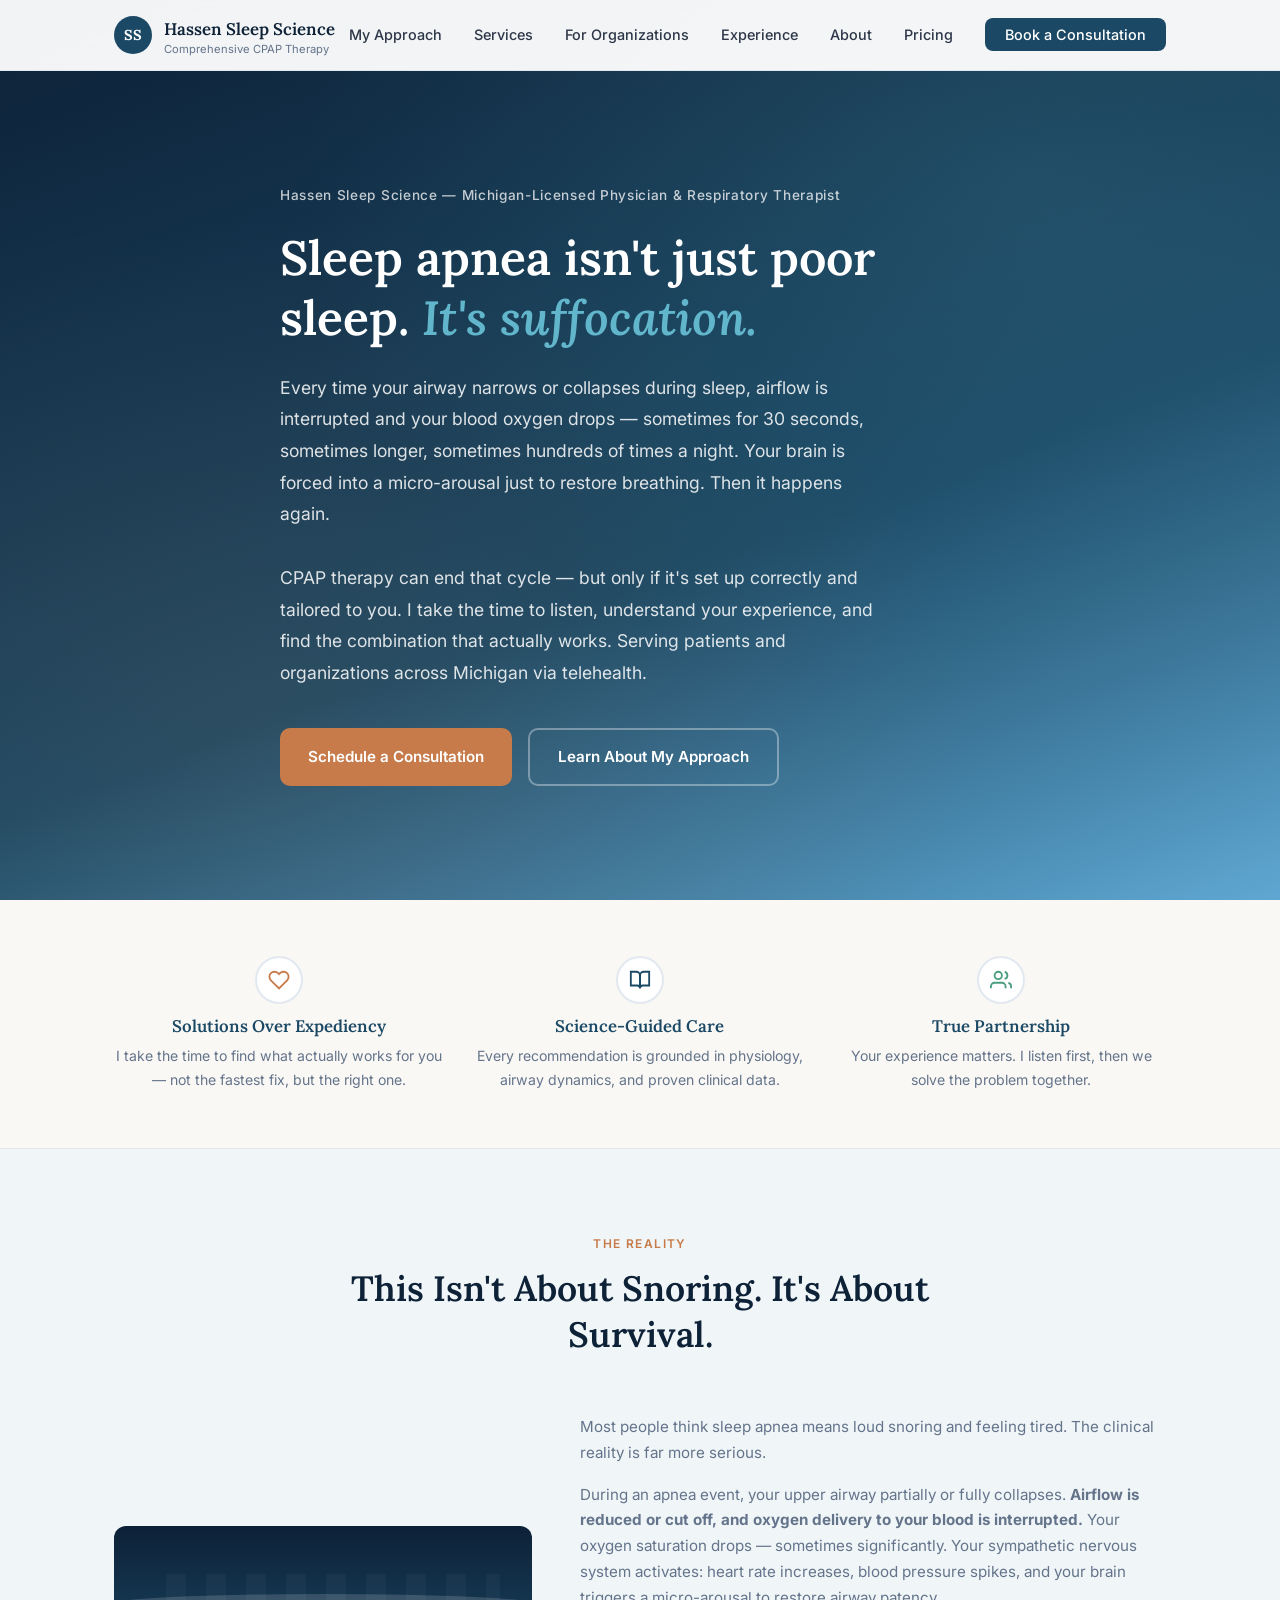
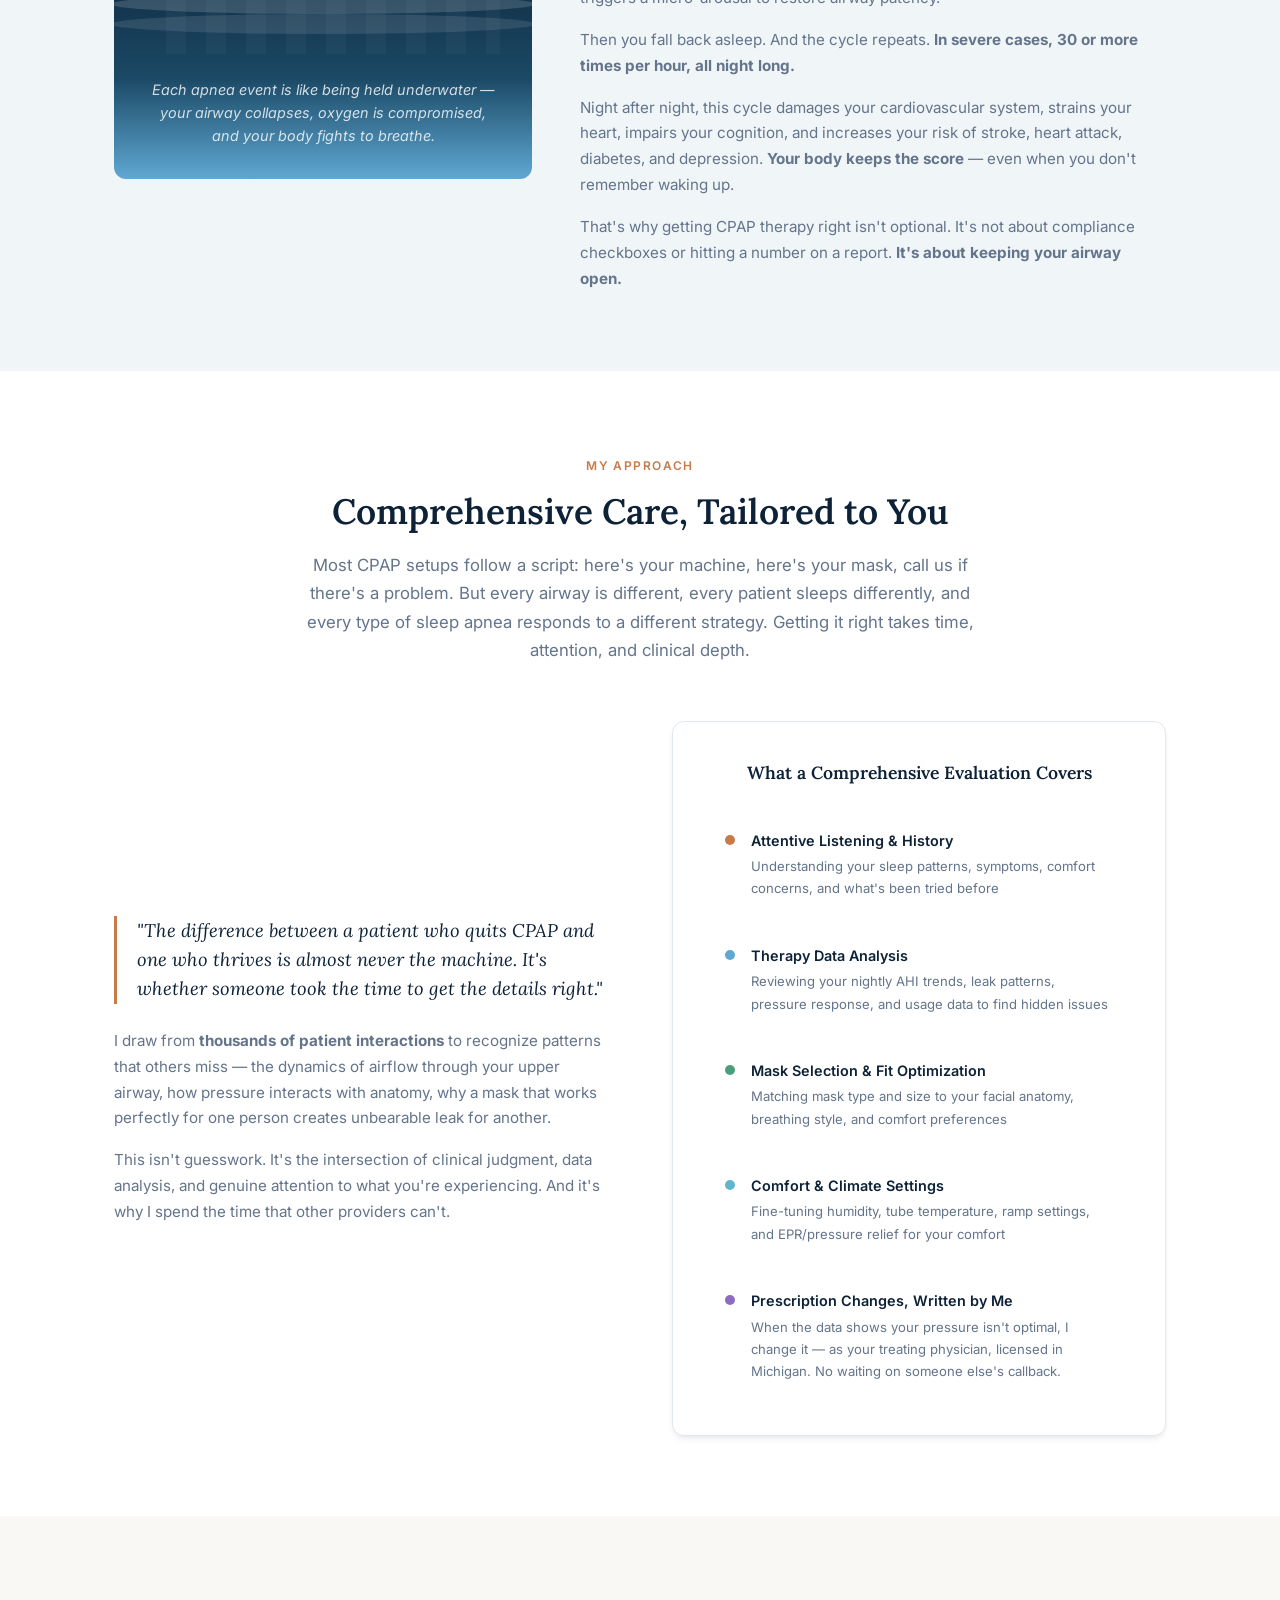
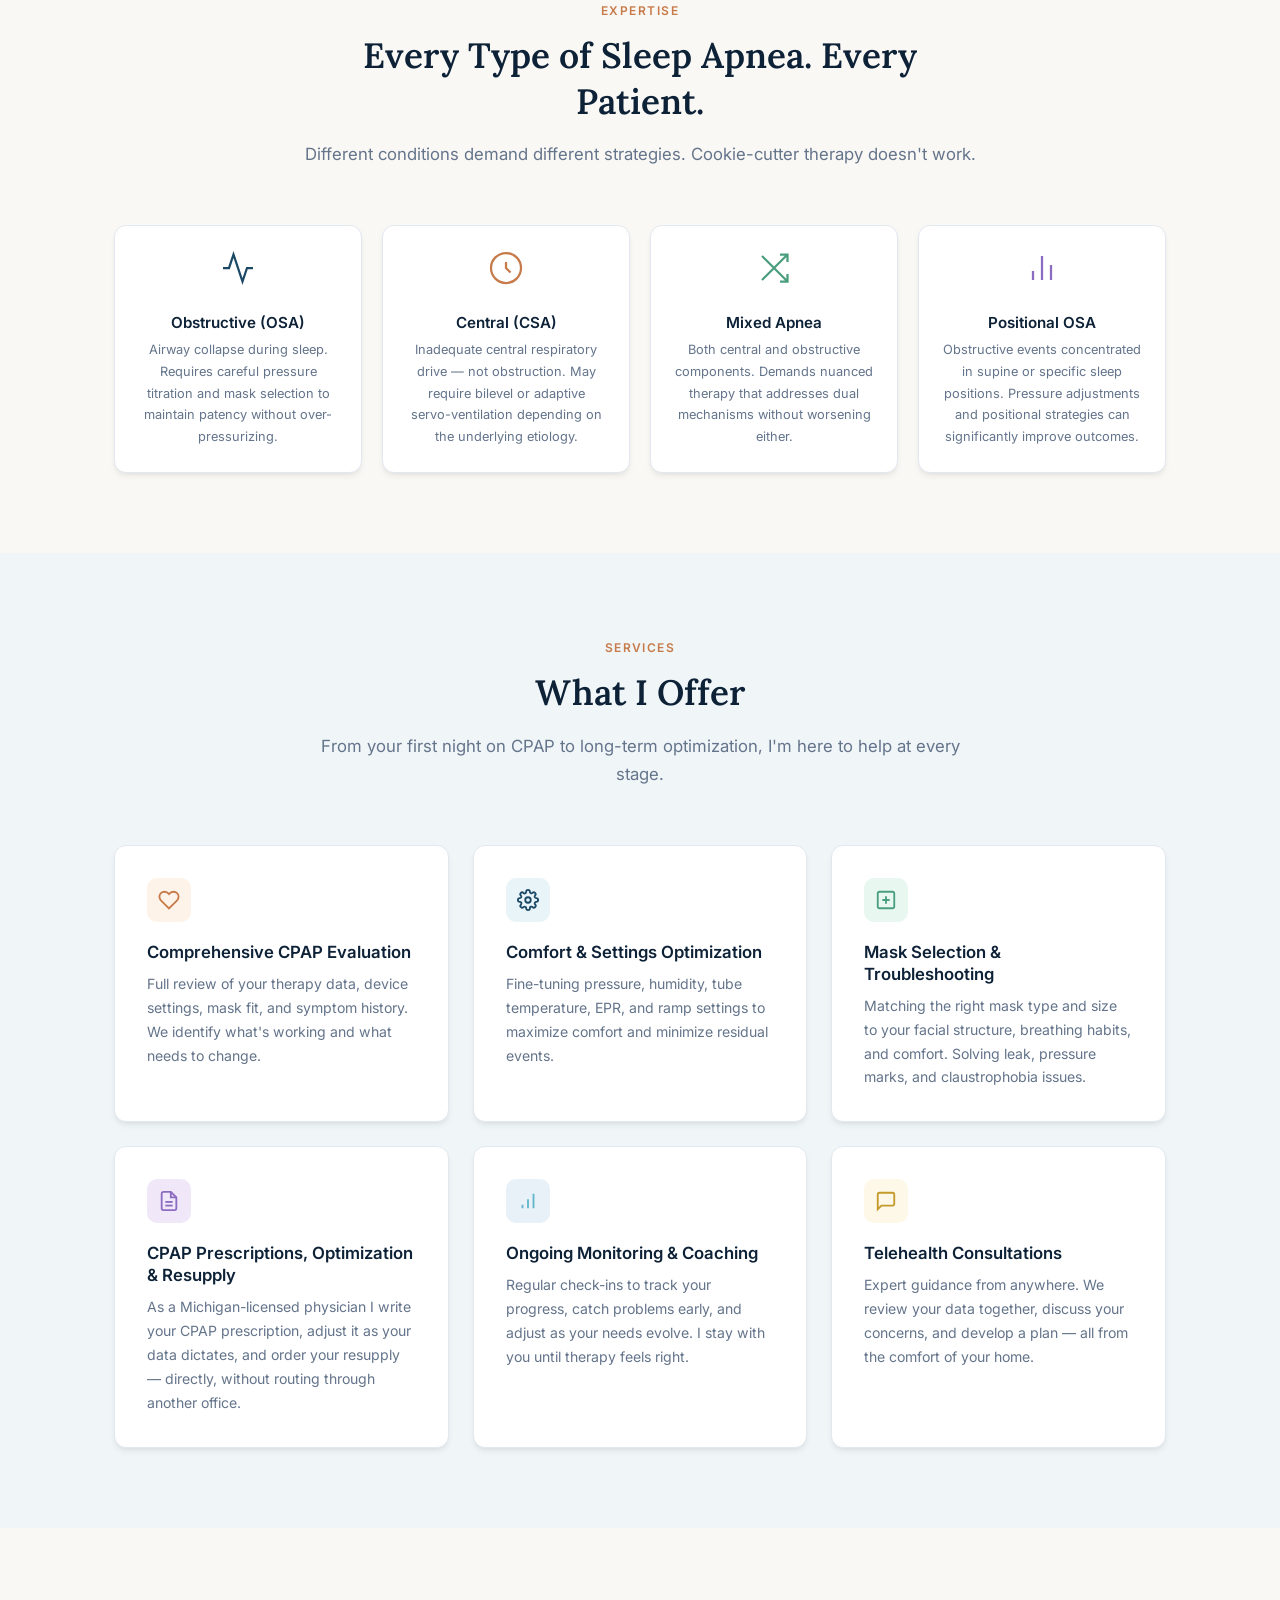
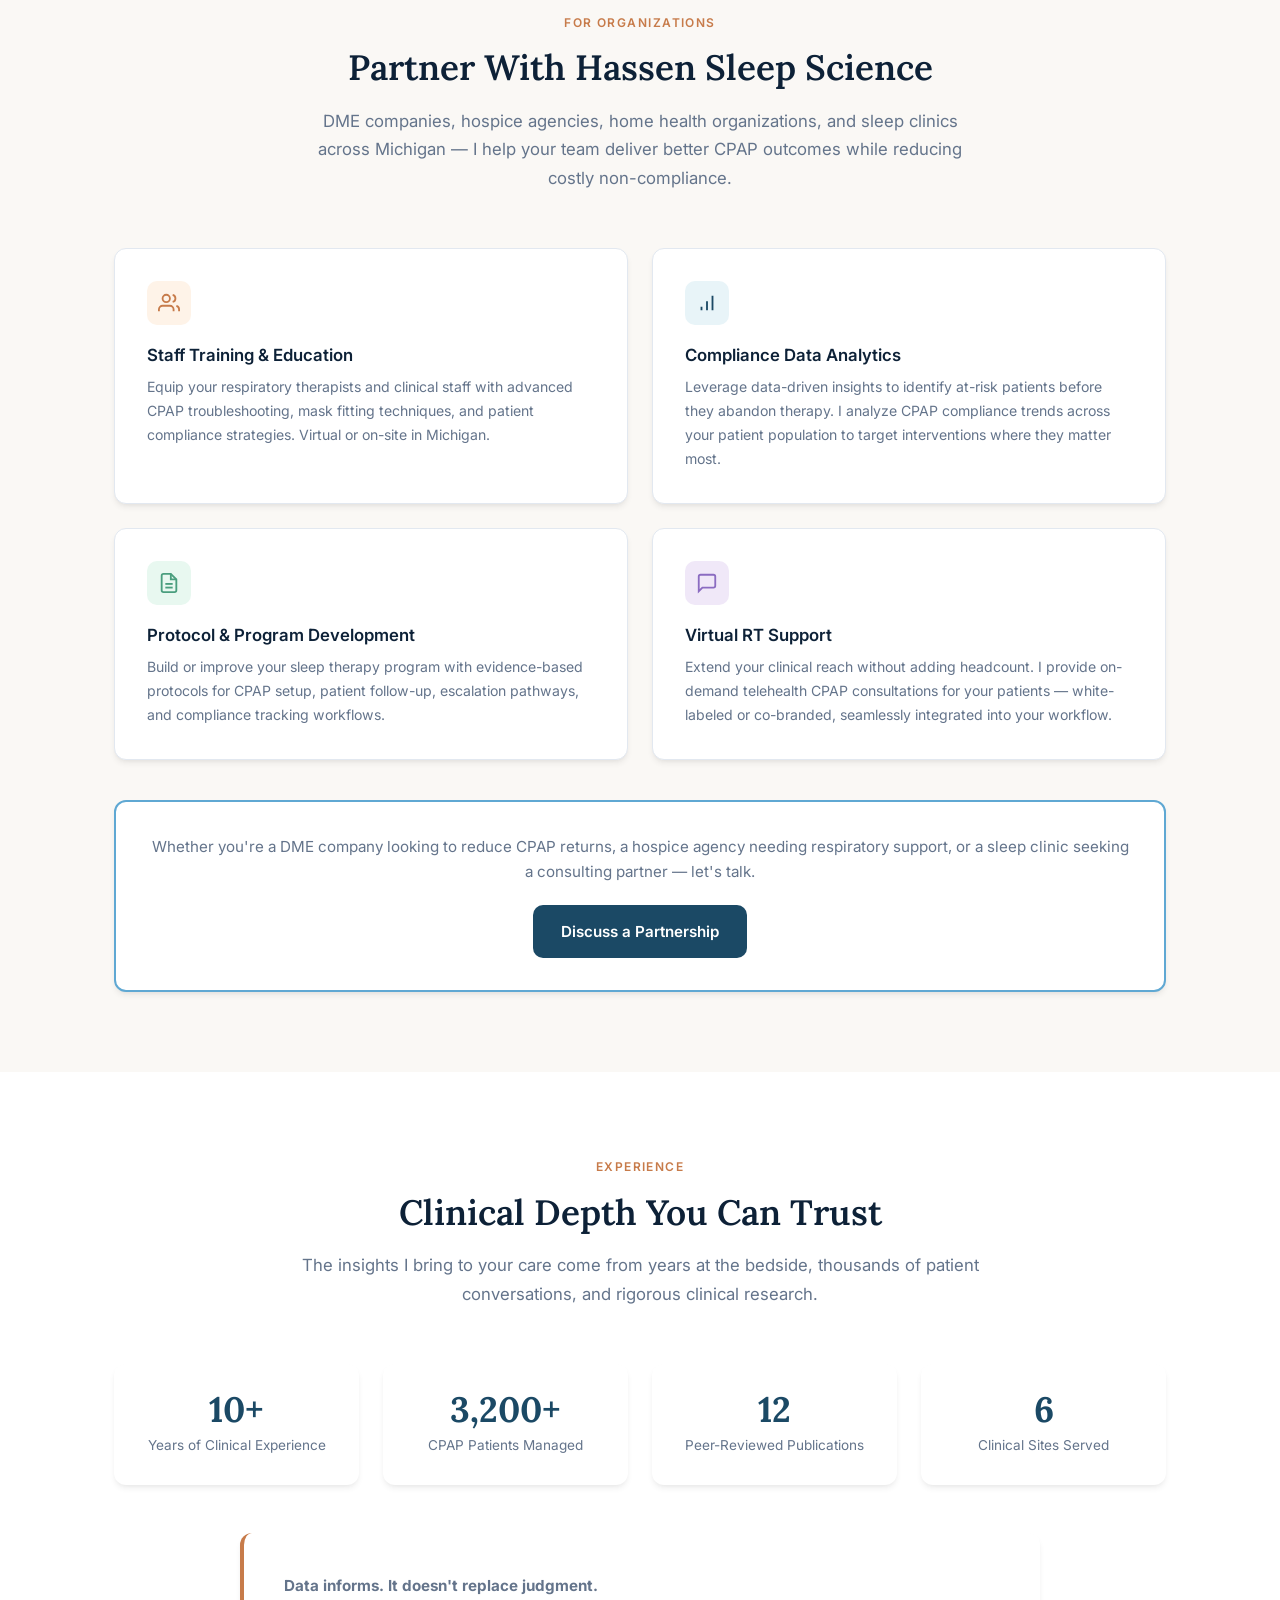
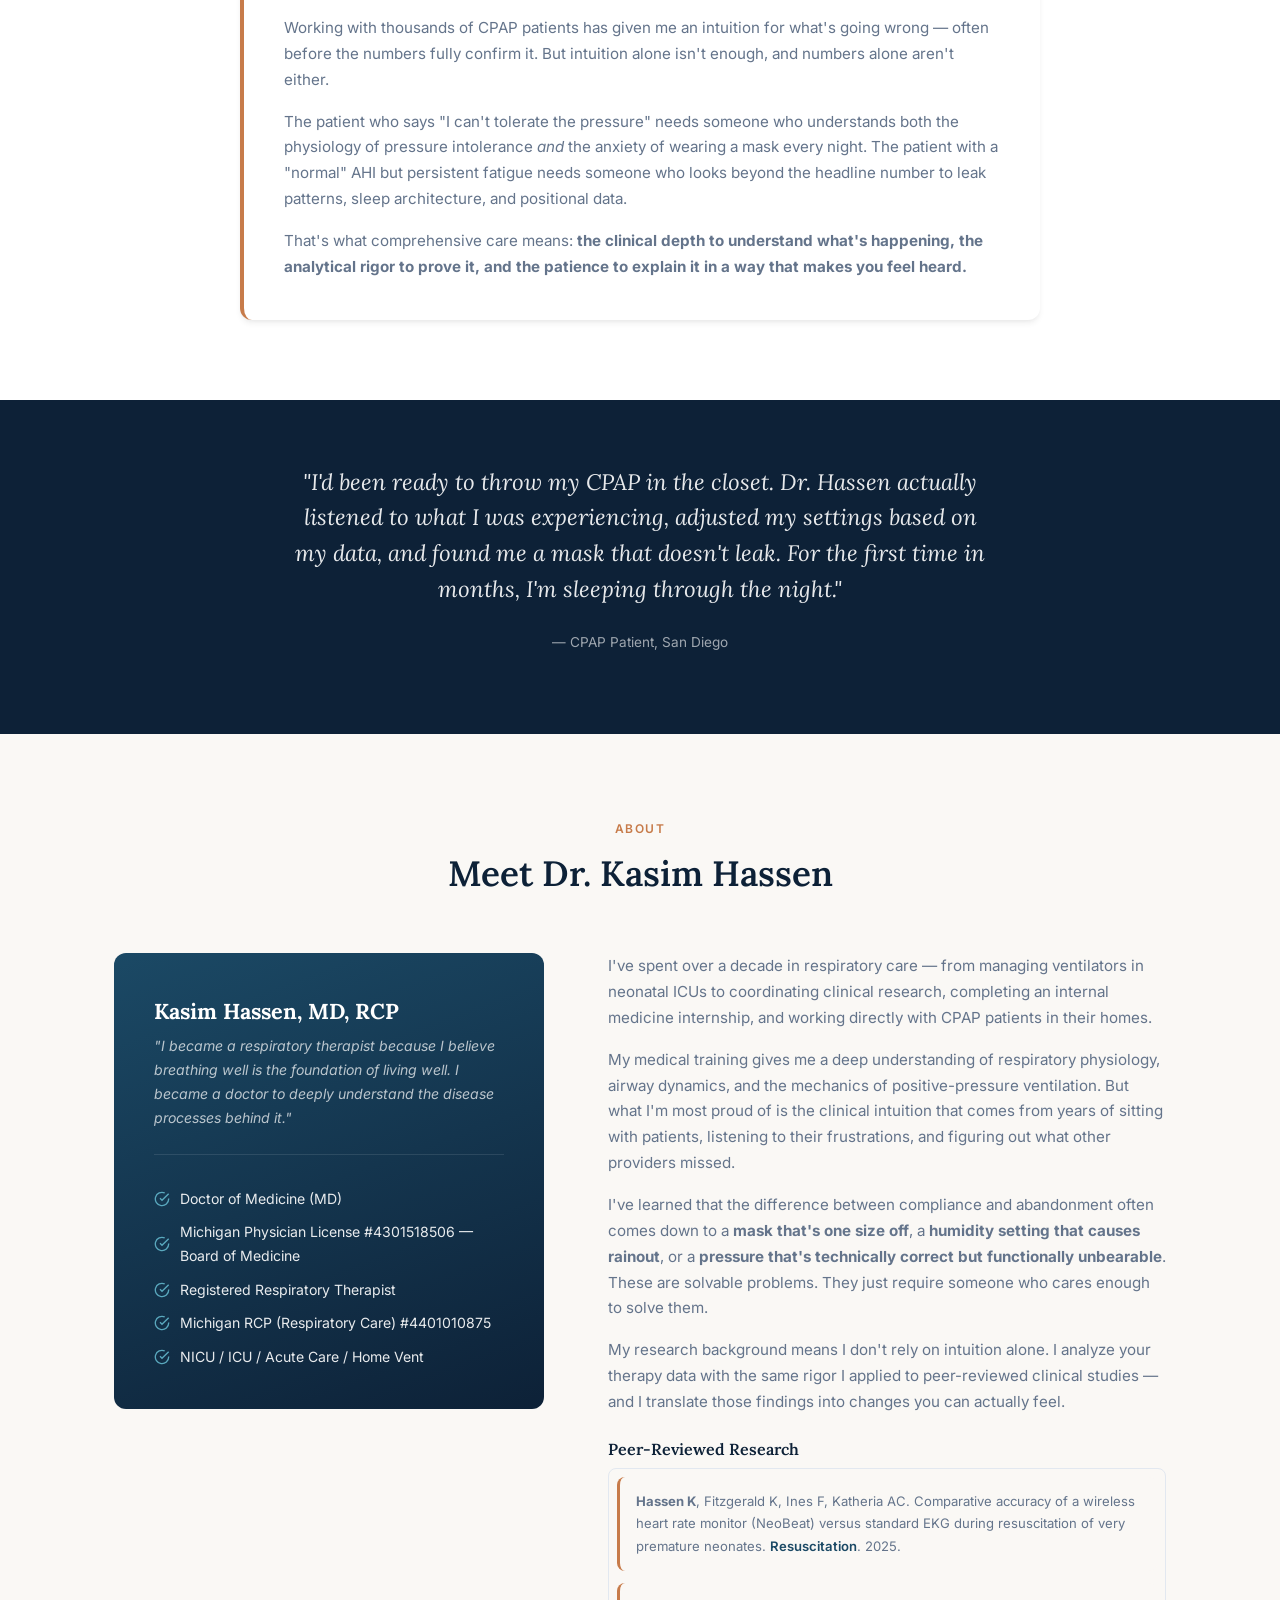
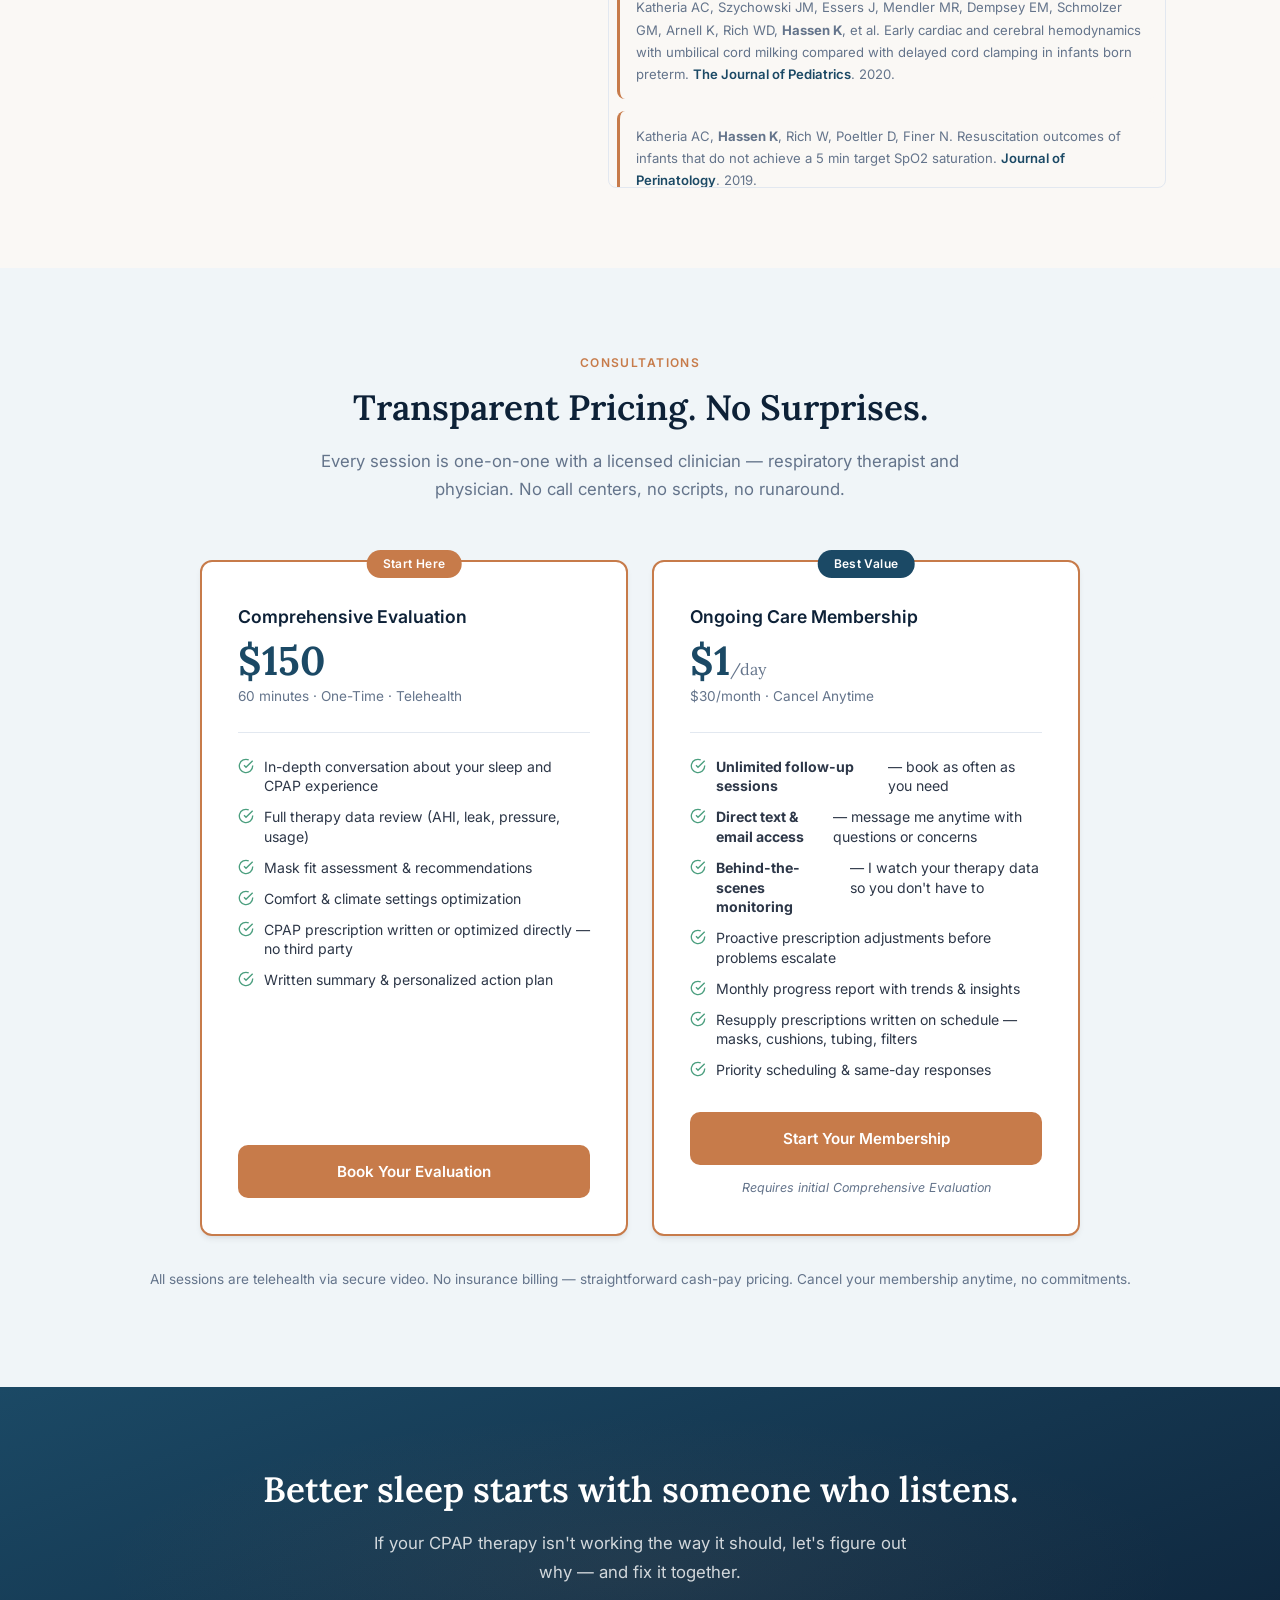
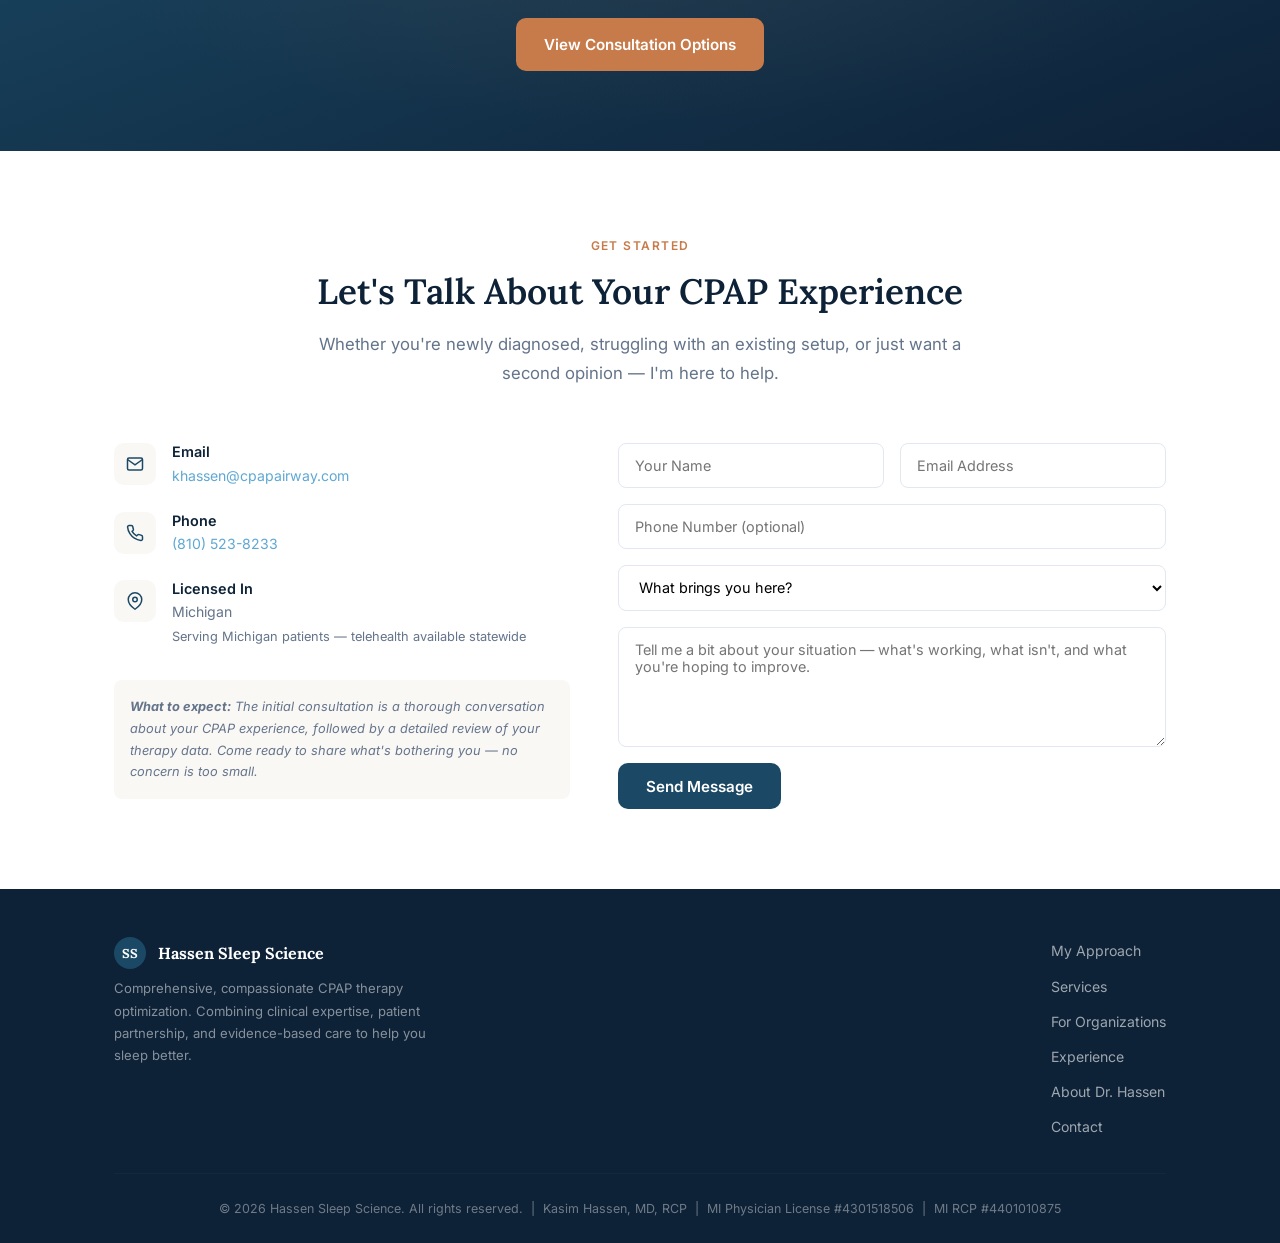
==== commit d50917a5: "State that Dr. Hassen prescribes and optimizes CPAP directly Replaces the pre-licensure 'recommendat" ====
--- a/index.html
+++ b/index.html
@@ -399,7 +399,7 @@
 <section class="hero">
     <div class="container">
         <div class="hero-inner">
-            <div class="hero-eyebrow">Hassen Sleep Science &mdash; Michigan Licensed</div>
+            <div class="hero-eyebrow">Hassen Sleep Science &mdash; Michigan-Licensed Physician &amp; Respiratory Therapist</div>
             <h1>Sleep apnea isn't just poor sleep. <em>It's suffocation.</em></h1>
             <p class="hero-sub">
                 Every time your airway narrows or collapses during sleep, airflow is interrupted and your
@@ -571,8 +571,8 @@
                     <li>
                         <span class="approach-dot"></span>
                         <div>
-                            <div class="al-title">Prescription Adjustment Recommendations</div>
-                            <div class="al-desc">When the data shows your current pressure isn't optimal, I provide evidence-based recommendations to your physician</div>
+                            <div class="al-title">Prescription Changes, Written by Me</div>
+                            <div class="al-desc">When the data shows your pressure isn't optimal, I change it &mdash; as your treating physician, licensed in Michigan. No waiting on someone else's callback.</div>
                         </div>
                     </li>
                 </ul>
@@ -656,8 +656,8 @@
                 <div class="service-icon">
                     <svg width="22" height="22" viewBox="0 0 24 24" fill="none" stroke="currentColor" stroke-width="2"><path d="M14 2H6a2 2 0 0 0-2 2v16a2 2 0 0 0 2 2h12a2 2 0 0 0 2-2V8z"/><polyline points="14 2 14 8 20 8"/><line x1="16" y1="13" x2="8" y2="13"/><line x1="16" y1="17" x2="8" y2="17"/></svg>
                 </div>
-                <h3>Prescription Recommendations</h3>
-                <p>When your data tells a clear story, I prepare evidence-based recommendations for your physician &mdash; with the clinical rationale to support them.</p>
+                <h3>CPAP Prescriptions, Optimization &amp; Resupply</h3>
+                <p>As a Michigan-licensed physician I write your CPAP prescription, adjust it as your data dictates, and order your resupply &mdash; directly, without routing through another office.</p>
             </div>
             <div class="service-card fade-in">
                 <div class="service-icon">
@@ -868,7 +868,7 @@
                     </li>
                     <li>
                         <svg width="16" height="16" viewBox="0 0 24 24" fill="none" stroke="var(--success)" stroke-width="2"><path d="M22 11.08V12a10 10 0 1 1-5.93-9.14"/><polyline points="22 4 12 14.01 9 11.01"/></svg>
-                        Prescription adjustment recommendations for your physician
+                        CPAP prescription written or optimized directly &mdash; no third party
                     </li>
                     <li>
                         <svg width="16" height="16" viewBox="0 0 24 24" fill="none" stroke="var(--success)" stroke-width="2"><path d="M22 11.08V12a10 10 0 1 1-5.93-9.14"/><polyline points="22 4 12 14.01 9 11.01"/></svg>
@@ -897,11 +897,15 @@
                     </li>
                     <li>
                         <svg width="16" height="16" viewBox="0 0 24 24" fill="none" stroke="var(--success)" stroke-width="2"><path d="M22 11.08V12a10 10 0 1 1-5.93-9.14"/><polyline points="22 4 12 14.01 9 11.01"/></svg>
-                        Proactive adjustment recommendations before problems escalate
+                        Proactive prescription adjustments before problems escalate
                     </li>
                     <li>
                         <svg width="16" height="16" viewBox="0 0 24 24" fill="none" stroke="var(--success)" stroke-width="2"><path d="M22 11.08V12a10 10 0 1 1-5.93-9.14"/><polyline points="22 4 12 14.01 9 11.01"/></svg>
                         Monthly progress report with trends &amp; insights
+                    </li>
+                    <li>
+                        <svg width="16" height="16" viewBox="0 0 24 24" fill="none" stroke="var(--success)" stroke-width="2"><path d="M22 11.08V12a10 10 0 1 1-5.93-9.14"/><polyline points="22 4 12 14.01 9 11.01"/></svg>
+                        Resupply prescriptions written on schedule &mdash; masks, cushions, tubing, filters
                     </li>
                     <li>
                         <svg width="16" height="16" viewBox="0 0 24 24" fill="none" stroke="var(--success)" stroke-width="2"><path d="M22 11.08V12a10 10 0 1 1-5.93-9.14"/><polyline points="22 4 12 14.01 9 11.01"/></svg>
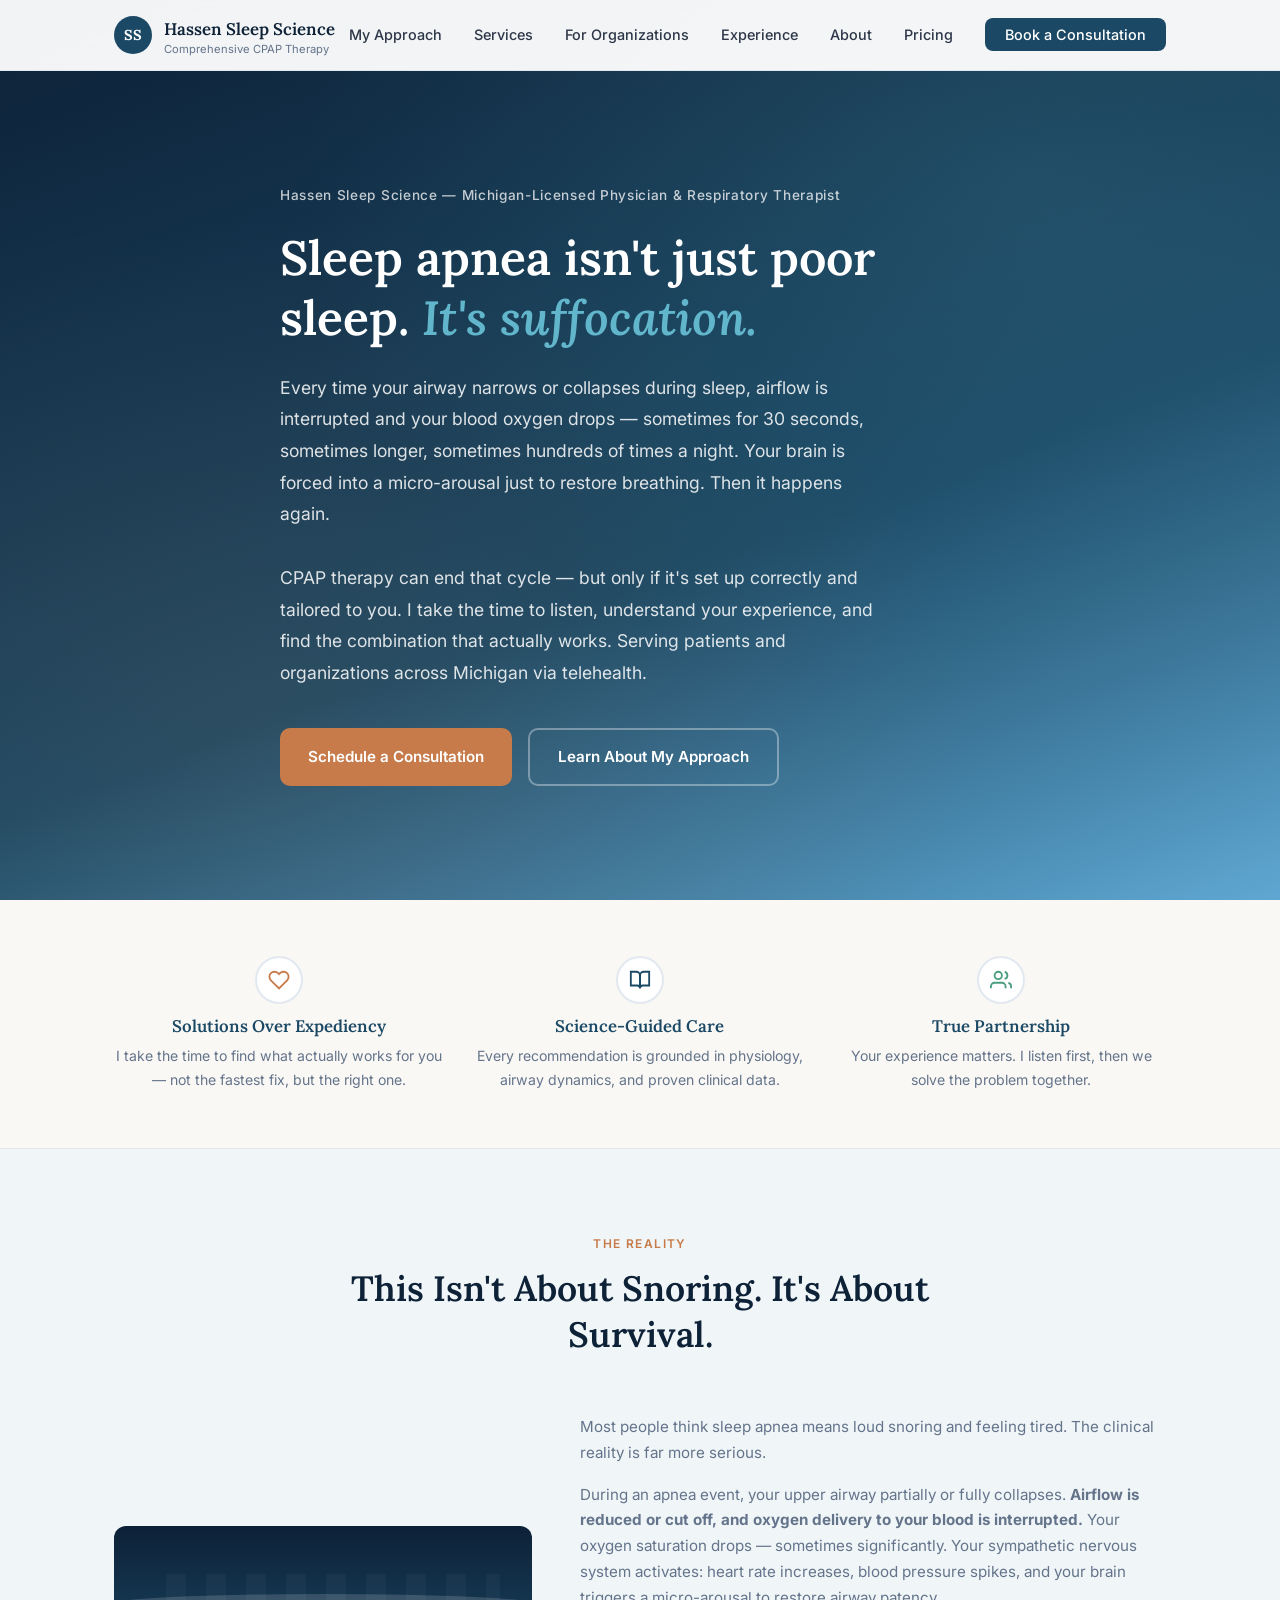
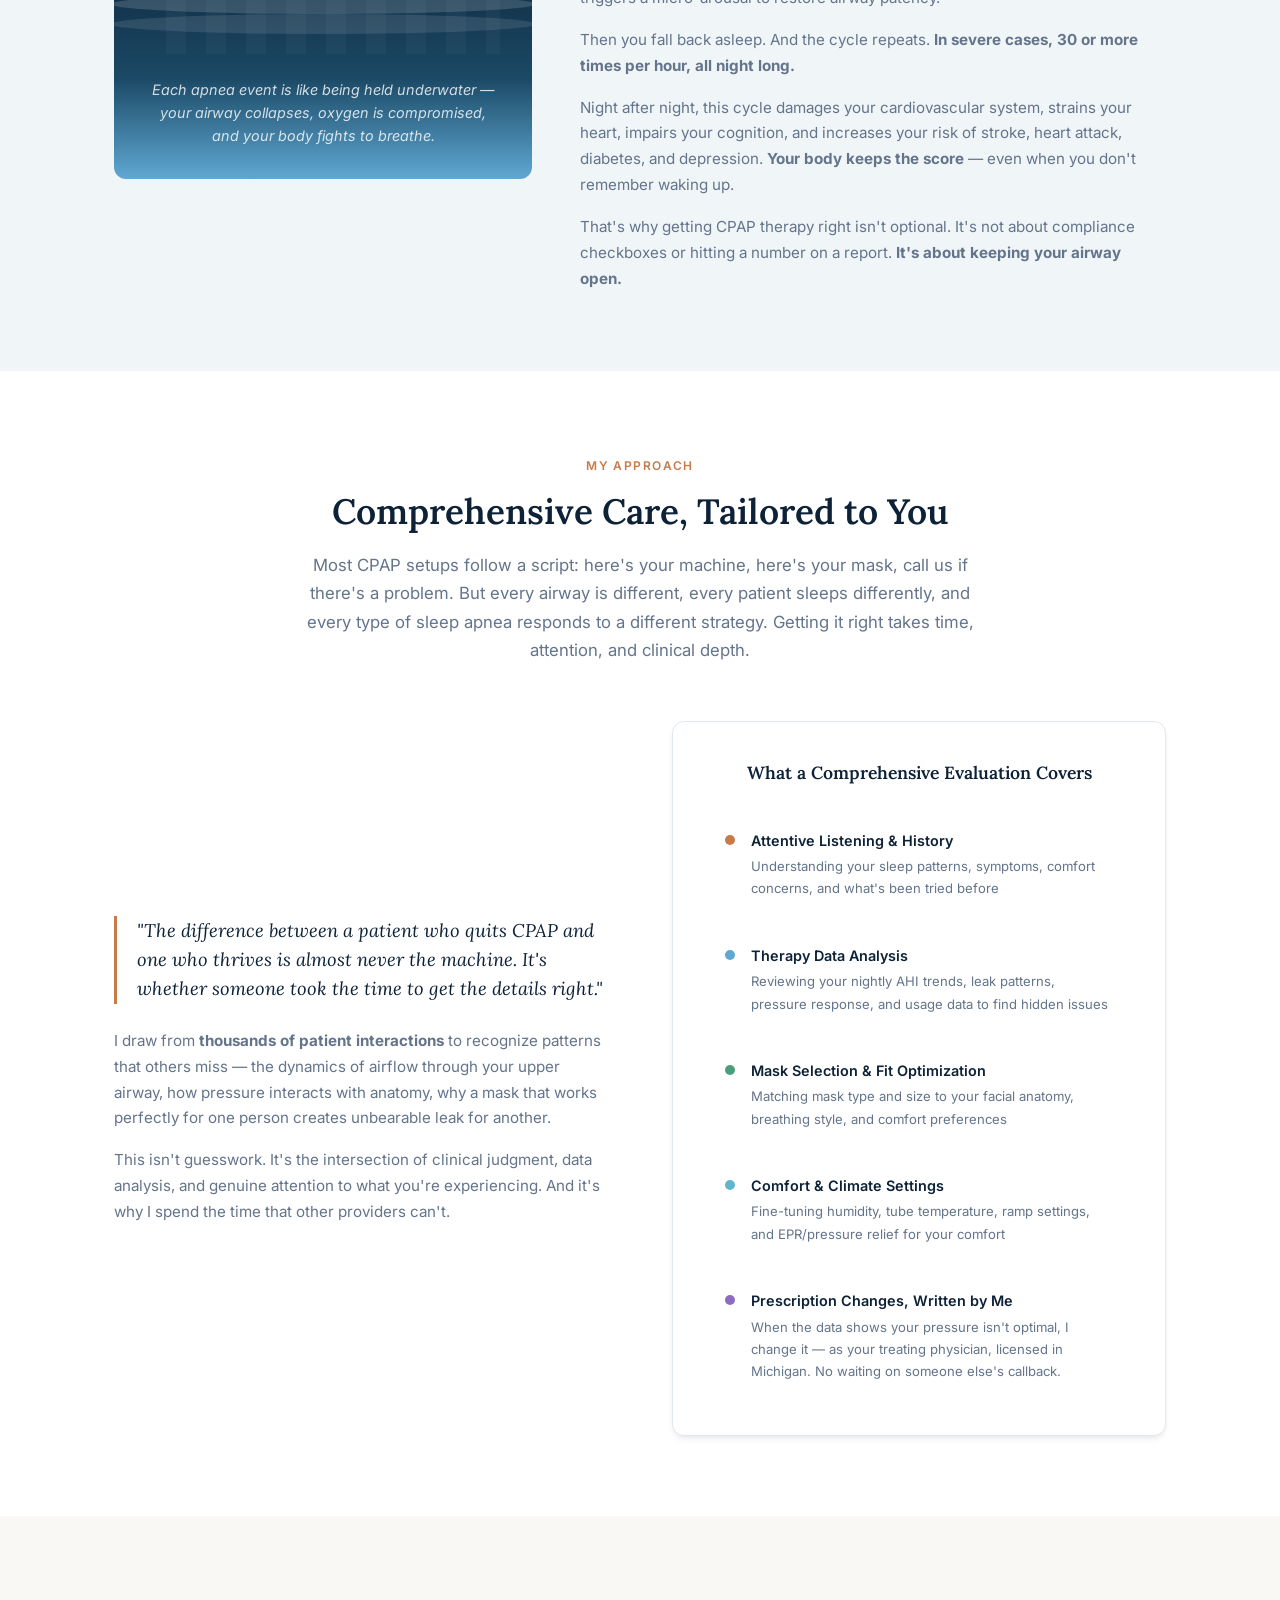
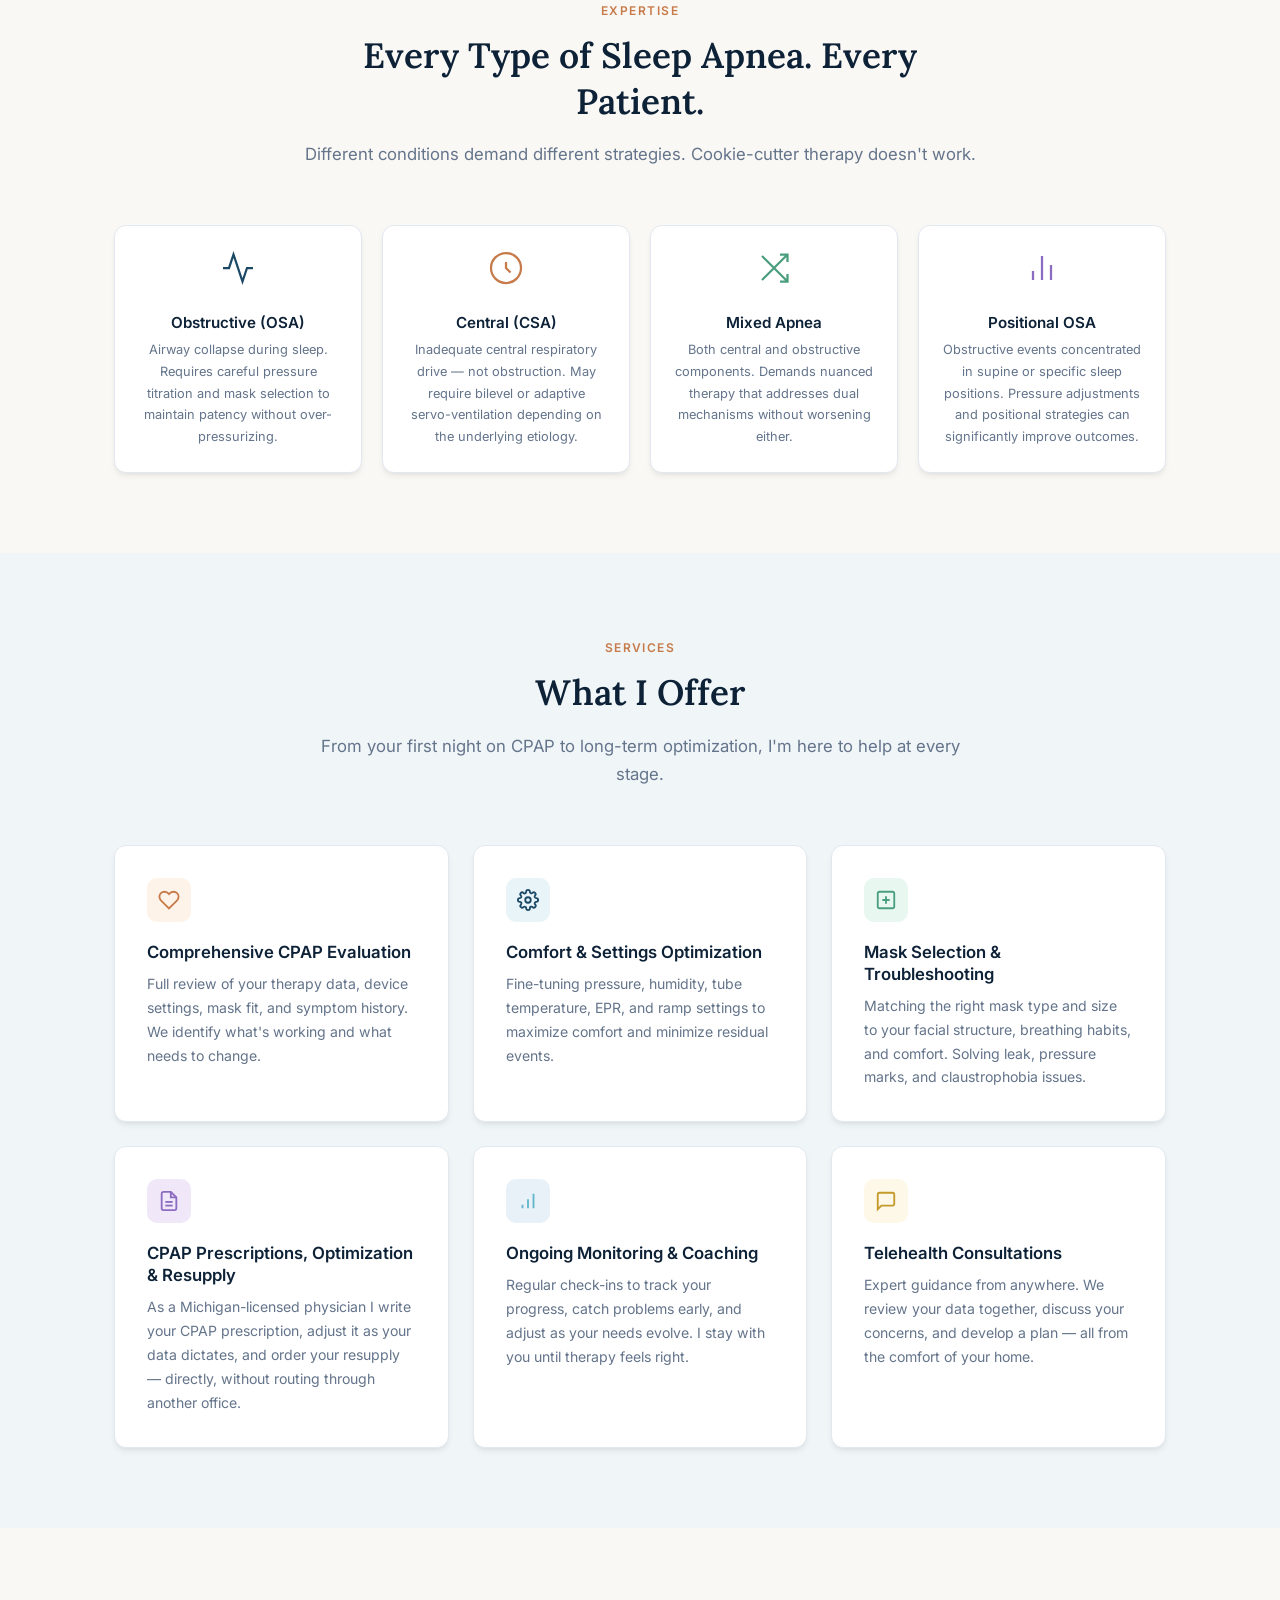
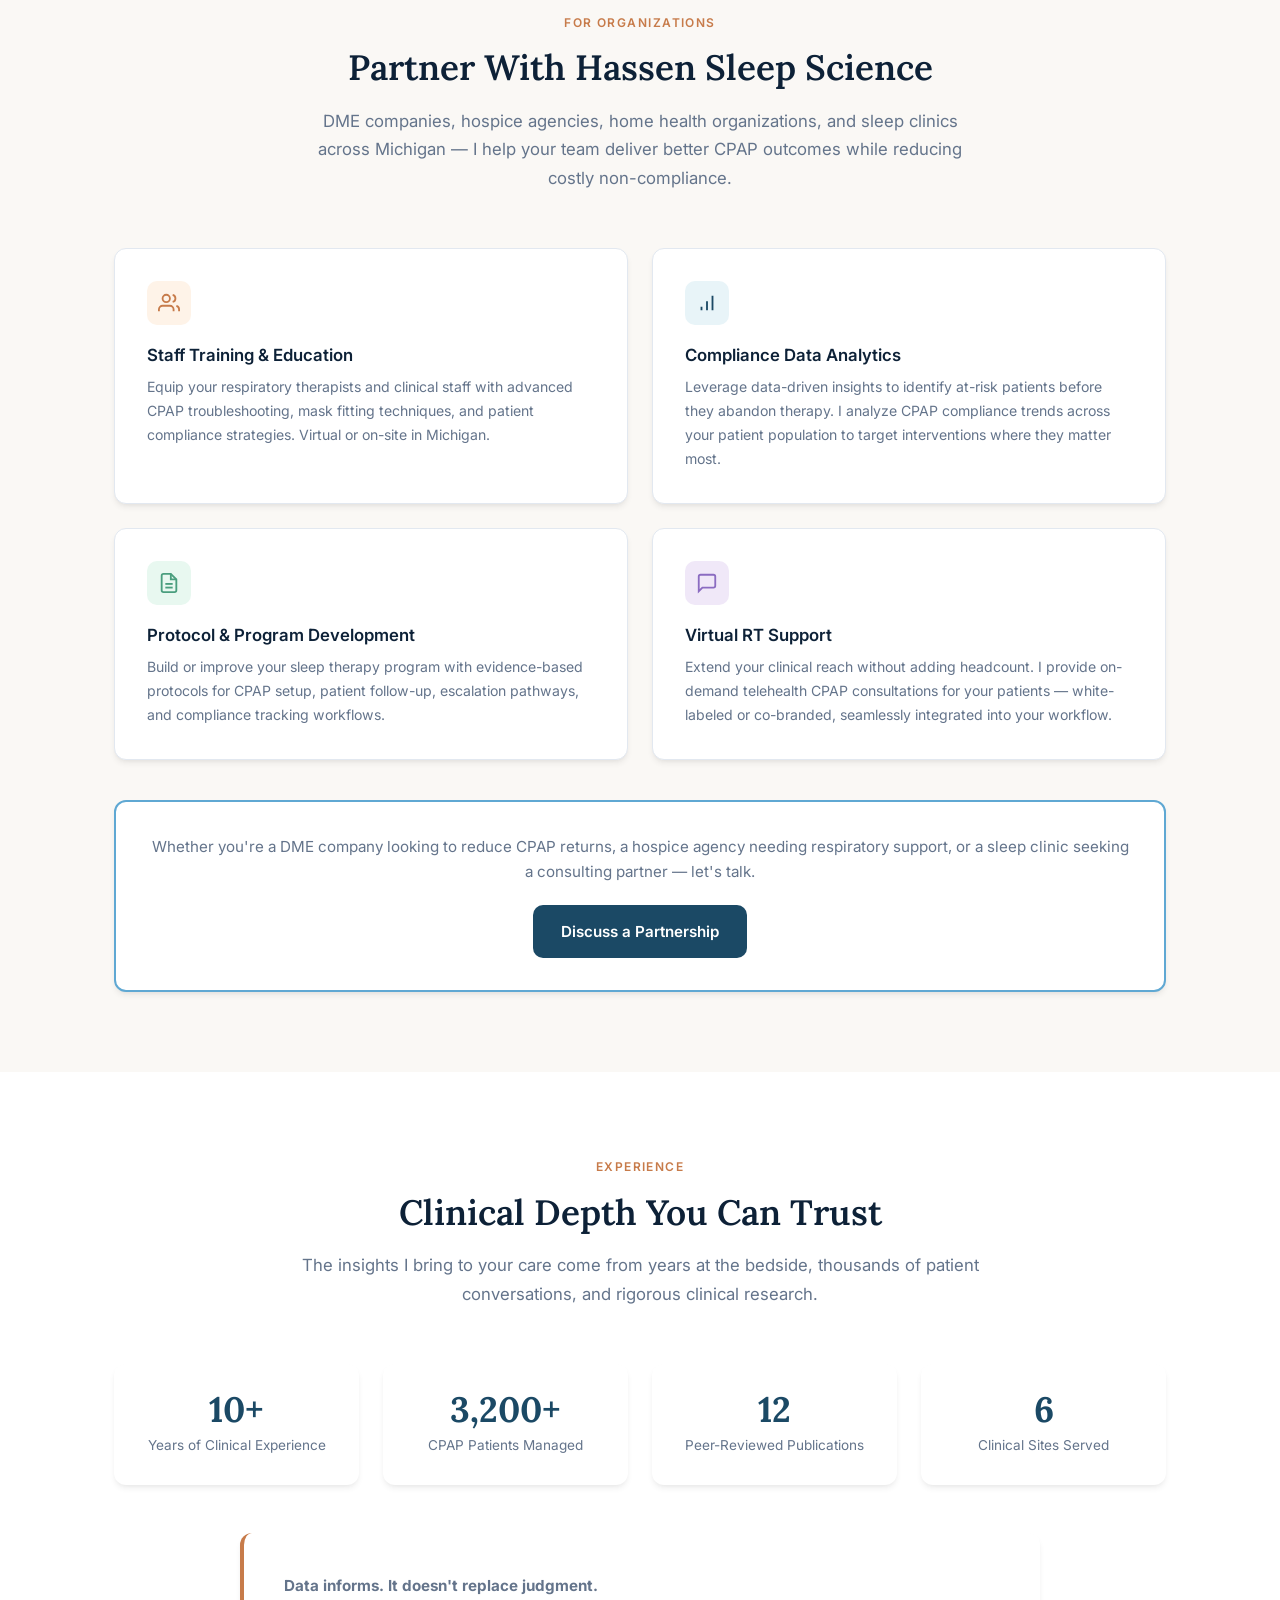
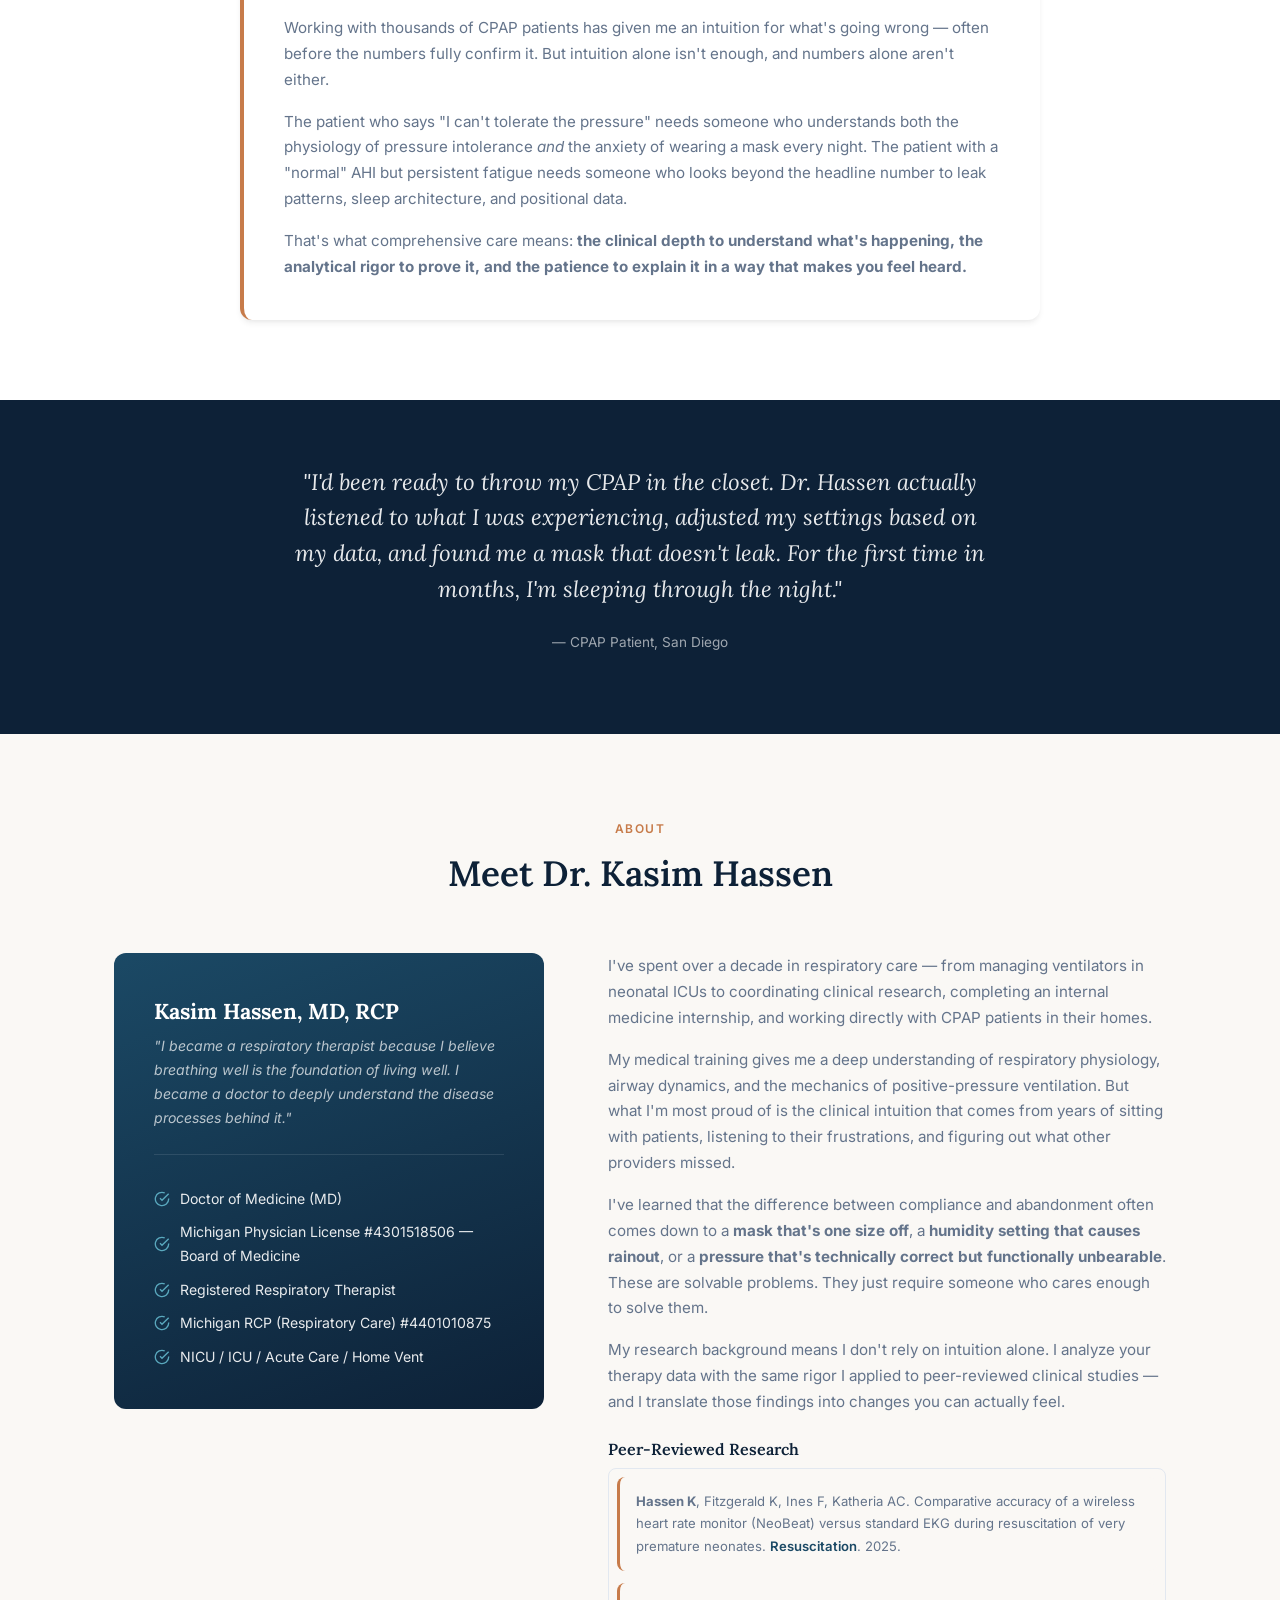
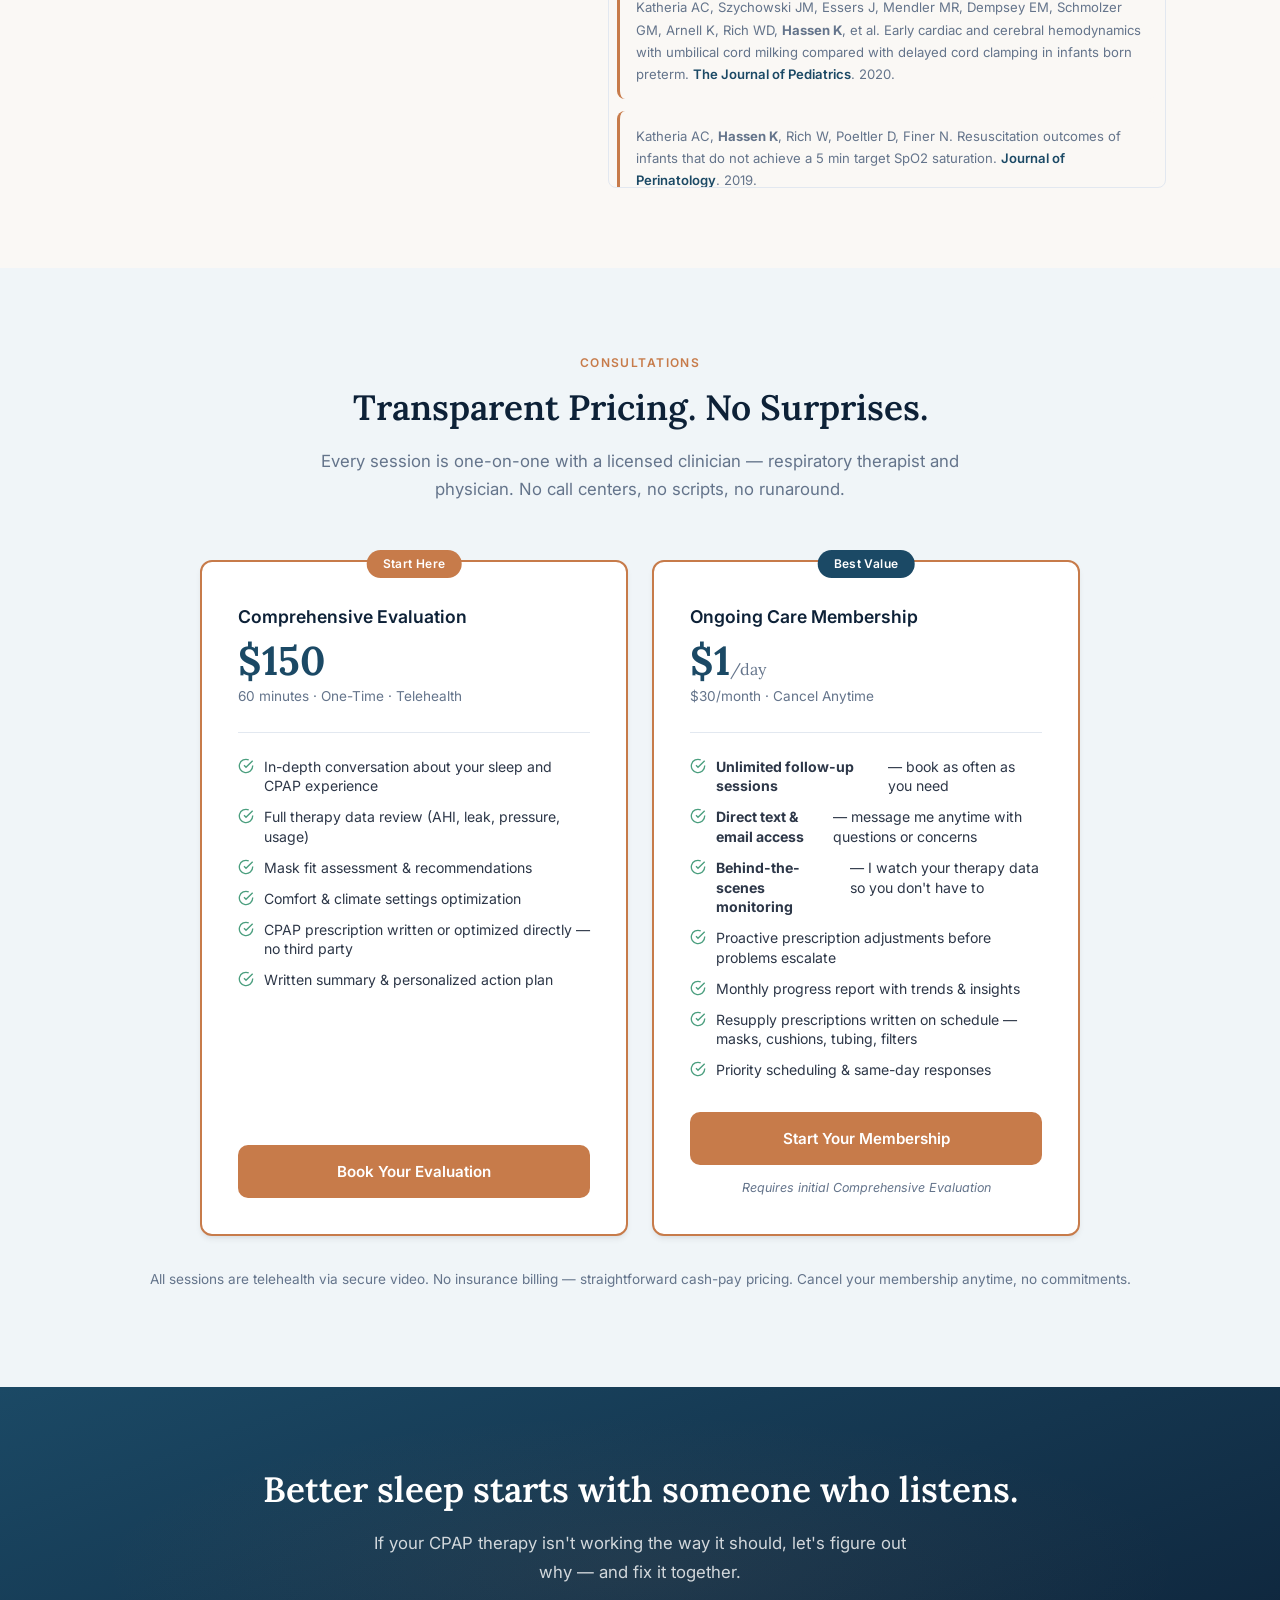
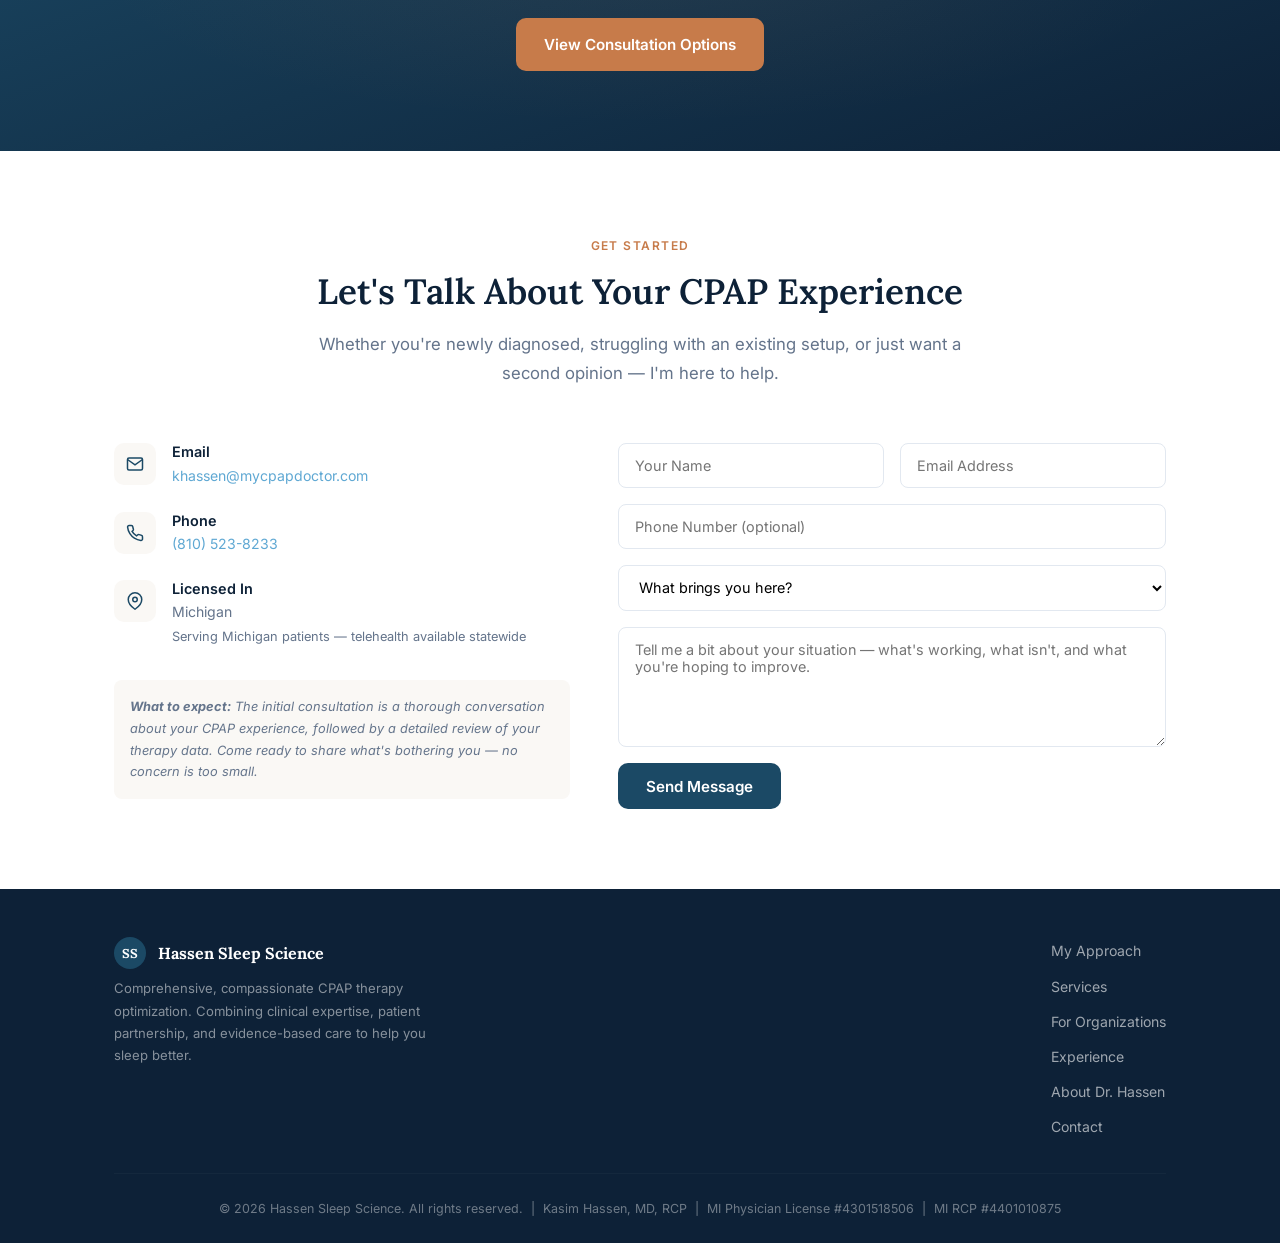
==== commit 0518c549: "Move site to mycpapdoctor.com; contact email khassen@mycpapdoctor.com Co-Authored-By: Claude Opus 5." ====
--- a/index.html
+++ b/index.html
@@ -978,7 +978,7 @@
                     </div>
                     <div>
                         <h4>Email</h4>
-                        <p><a href="mailto:khassen@cpapairway.com">khassen@cpapairway.com</a></p>
+                        <p><a href="mailto:khassen@mycpapdoctor.com">khassen@mycpapdoctor.com</a></p>
                     </div>
                 </div>
                 <div class="contact-item">
@@ -1005,7 +1005,7 @@
             </div>
             <form class="contact-form" id="contactForm" action="https://api.web3forms.com/submit" method="POST">
                 <input type="hidden" name="access_key" value="2942bb44-82bb-416e-ae02-0df36865d919">
-                <input type="hidden" name="subject" value="New inquiry from cpapairway.com">
+                <input type="hidden" name="subject" value="New inquiry from mycpapdoctor.com">
                 <input type="hidden" name="from_name" value="Hassen Sleep Science Website">
                 <input type="checkbox" name="botcheck" tabindex="-1" autocomplete="off" style="display:none !important">
                 <div class="form-row">
@@ -1096,7 +1096,7 @@
                 throw new Error(json.message || 'Submission failed');
             }
         } catch (err) {
-            formStatus.textContent = "Something went wrong. Please email khassen@cpapairway.com or call (810) 523-8233 directly.";
+            formStatus.textContent = "Something went wrong. Please email khassen@mycpapdoctor.com or call (810) 523-8233 directly.";
             formStatus.style.color = '#c0392b';
         } finally {
             formStatus.style.display = 'block';
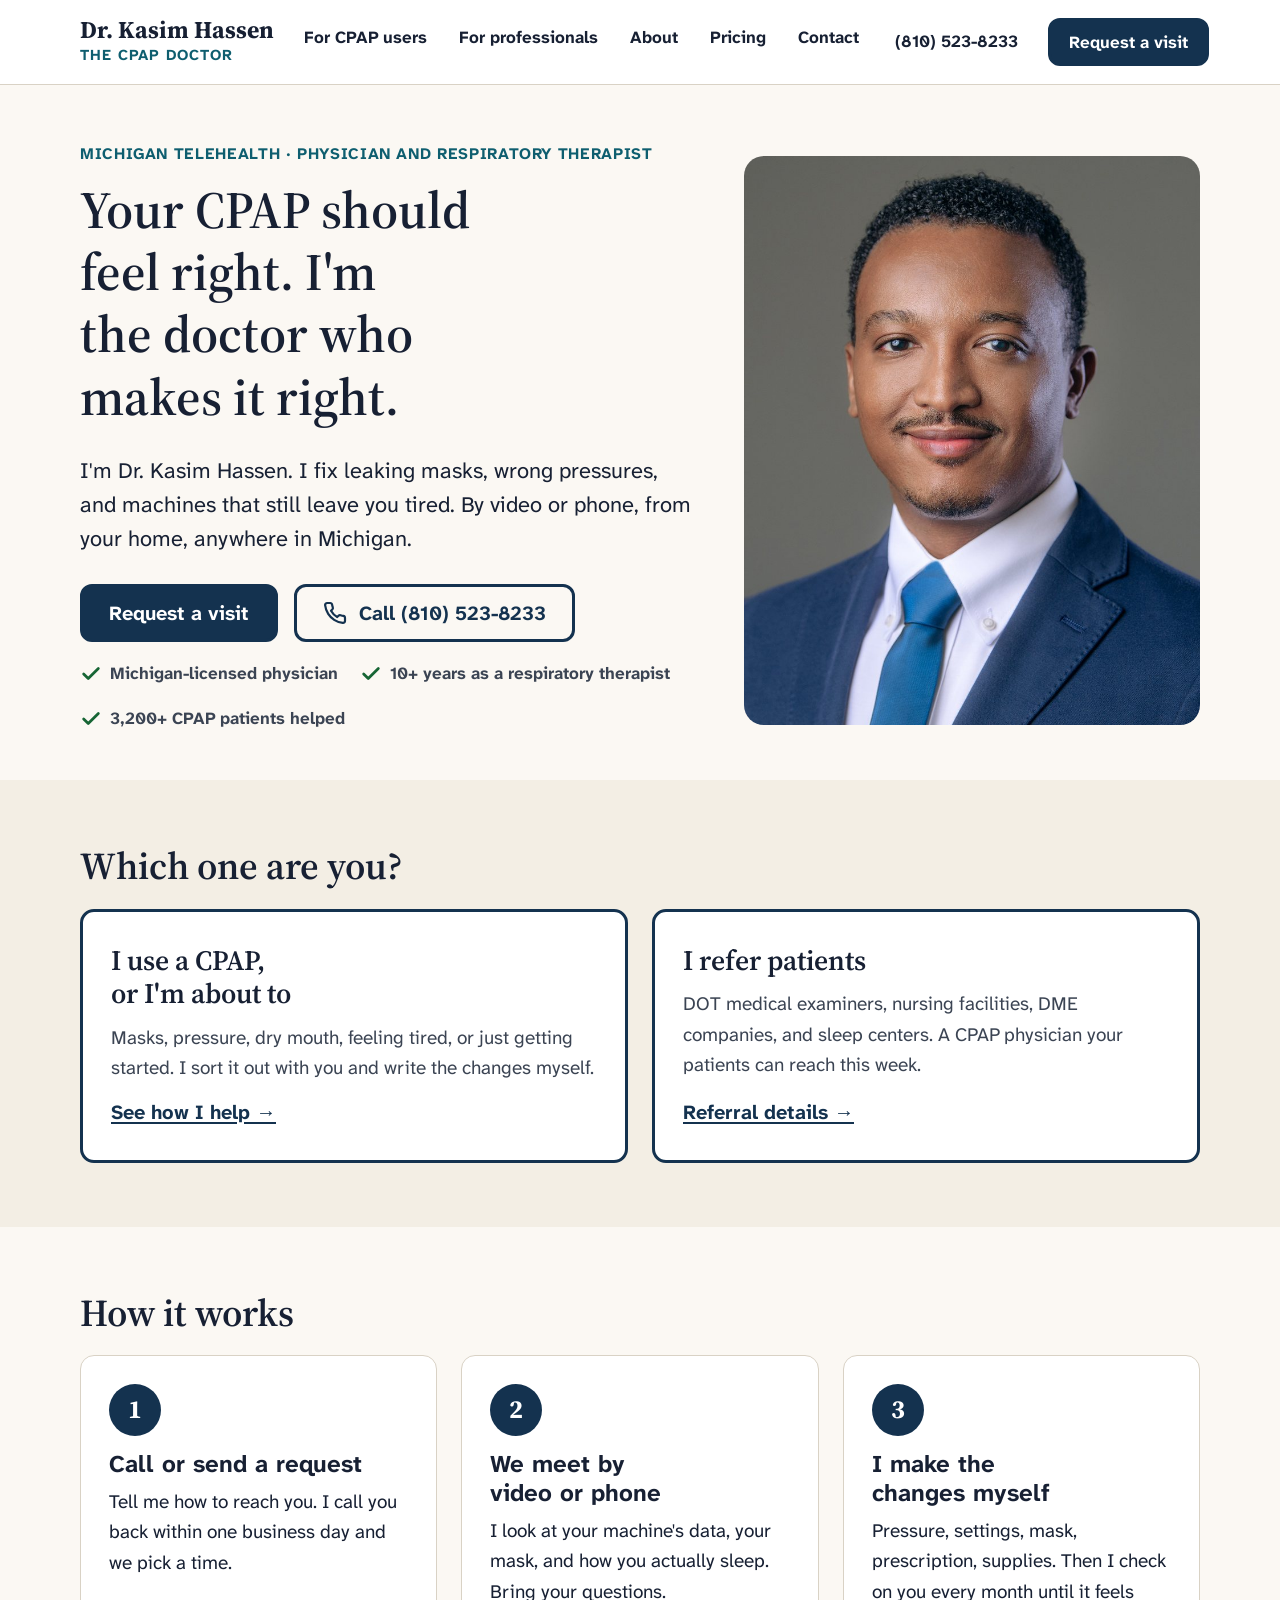
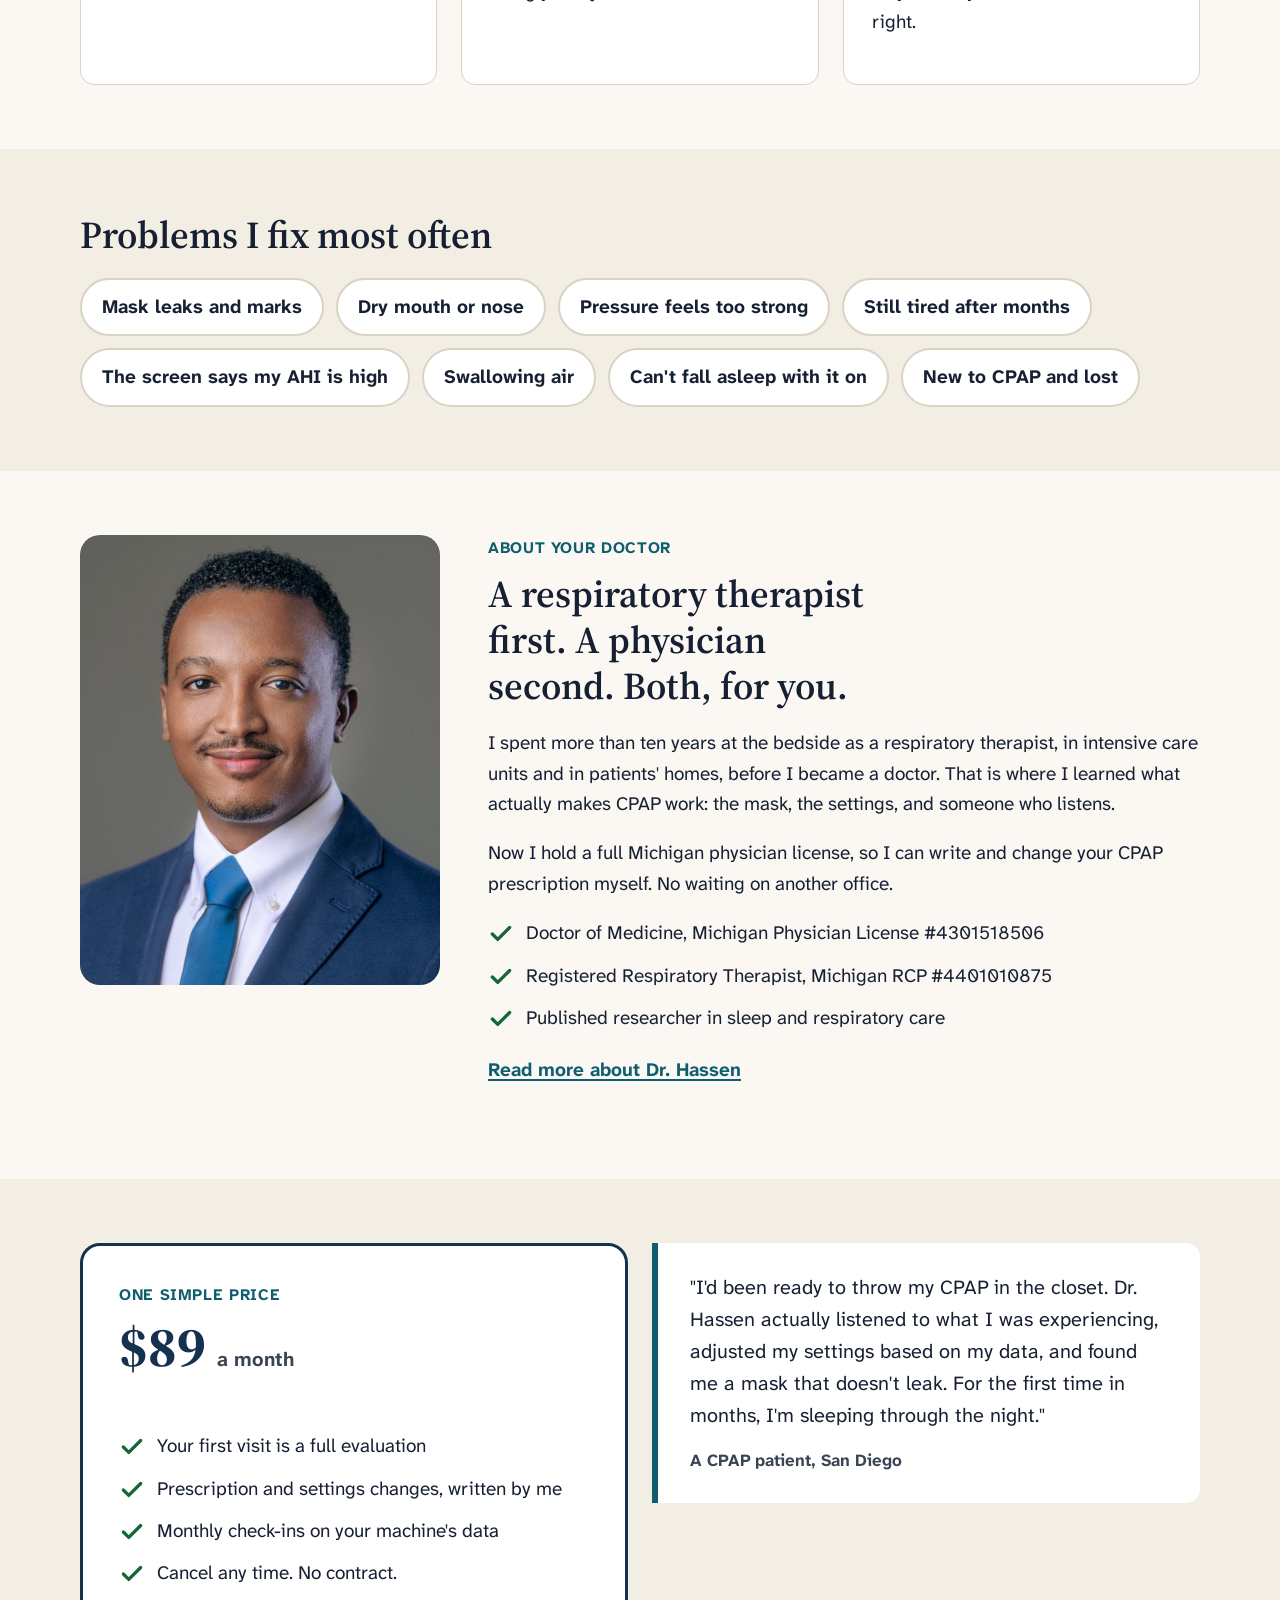
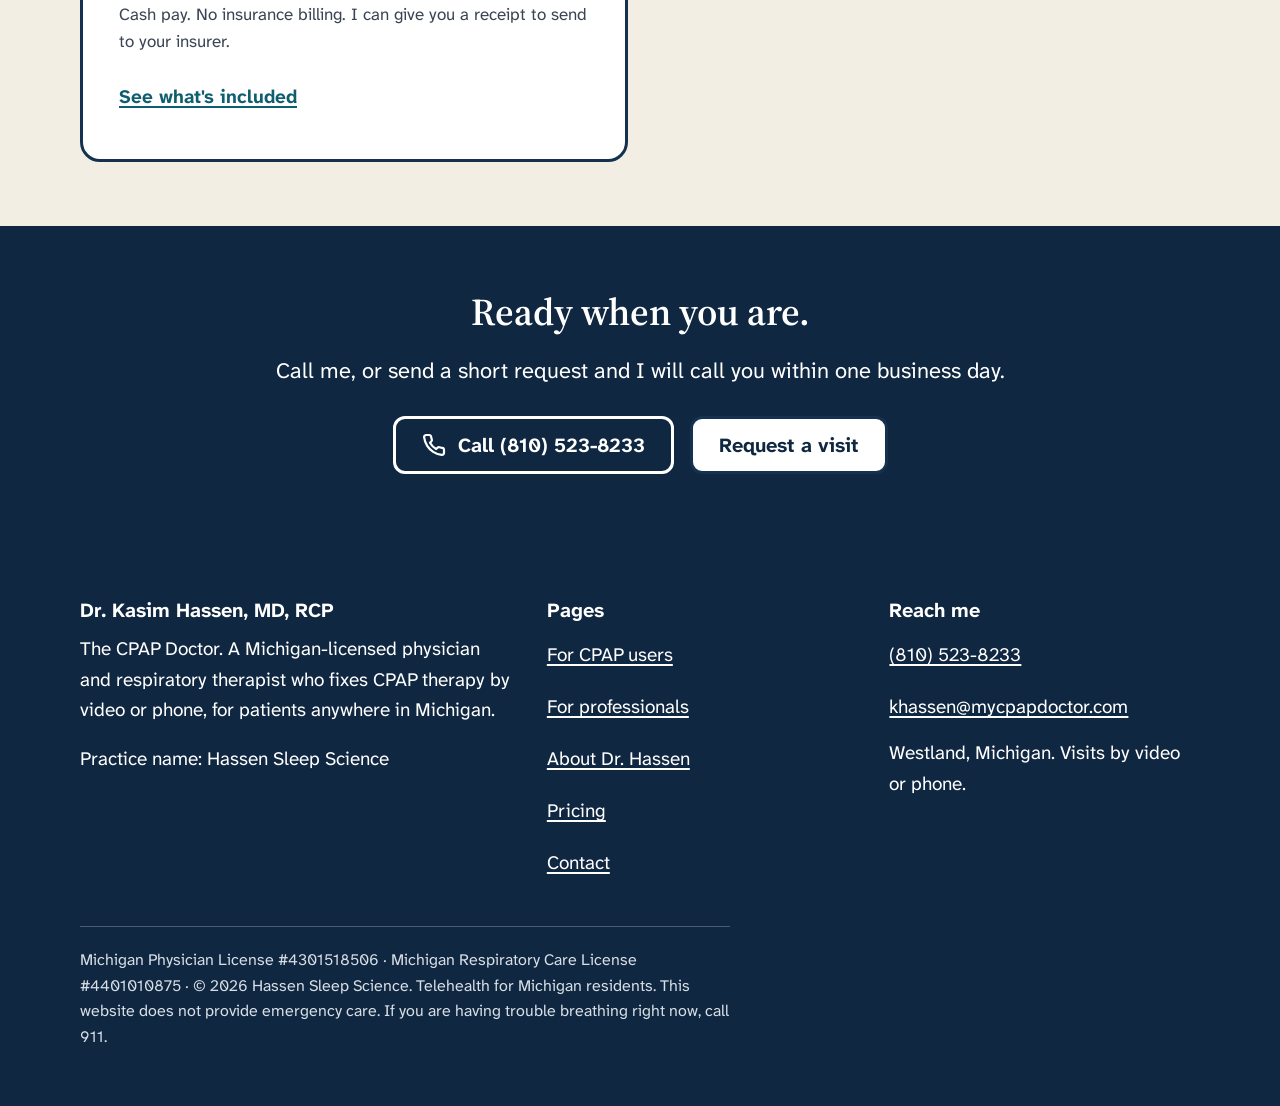
==== commit 4ea16649: "Redesign for readers 60-75: six plain-language pages, WCAG 2.2 AA, phone-first, professional referra" ====
--- a/index.html
+++ b/index.html
@@ -1,1109 +1,189 @@
 <!DOCTYPE html>
 <html lang="en">
 <head>
-    <meta charset="UTF-8">
-    <meta name="viewport" content="width=device-width, initial-scale=1.0">
-    <title>Hassen Sleep Science | Comprehensive CPAP Therapy Optimization</title>
-    <meta name="description" content="Hassen Sleep Science — Michigan-based CPAP therapy optimization for patients and healthcare organizations. Personalized telehealth consultations, compliance data analytics, DME consulting, and staff training by Dr. Kasim Hassen, MD, RCP.">
-    <link rel="preconnect" href="https://fonts.googleapis.com">
-    <link rel="preconnect" href="https://fonts.gstatic.com" crossorigin>
-    <link href="https://fonts.googleapis.com/css2?family=Inter:wght@300;400;500;600;700;800&family=Lora:ital,wght@0,400;0,500;0,600;0,700;1,400;1,500&display=swap" rel="stylesheet">
-    <style>
-        *, *::before, *::after { box-sizing: border-box; margin: 0; padding: 0; }
-        html { scroll-behavior: smooth; font-size: 16px; }
-        body {
-            font-family: 'Inter', -apple-system, BlinkMacSystemFont, sans-serif;
-            color: #2d3748;
-            background: #ffffff;
-            line-height: 1.7;
-            -webkit-font-smoothing: antialiased;
-        }
-
-        :root {
-            --primary: #1b4965;
-            --primary-light: #5fa8d3;
-            --primary-dark: #0d2137;
-            --accent: #62b6cb;
-            --warm: #c77b4a;
-            --warm-light: #f4e8df;
-            --success: #4a9e7e;
-            --bg-cream: #faf8f5;
-            --bg-section: #f0f5f8;
-            --text: #2d3748;
-            --text-light: #64748b;
-            --text-white: #ffffff;
-            --border: #e2e8f0;
-            --shadow: 0 4px 6px -1px rgba(0,0,0,0.07), 0 2px 4px -2px rgba(0,0,0,0.05);
-            --shadow-lg: 0 20px 25px -5px rgba(0,0,0,0.08), 0 8px 10px -6px rgba(0,0,0,0.04);
-            --radius: 12px;
-            --max-width: 1100px;
-        }
-
-        h1, h2, h3, h4 { font-family: 'Lora', Georgia, serif; font-weight: 600; line-height: 1.3; color: var(--primary-dark); }
-        h1 { font-size: clamp(2rem, 4.5vw, 3rem); }
-        h2 { font-size: clamp(1.6rem, 3vw, 2.2rem); margin-bottom: 1rem; }
-        h3 { font-size: 1.2rem; margin-bottom: 0.5rem; }
-        p { margin-bottom: 1rem; }
-
-        .container { max-width: var(--max-width); margin: 0 auto; padding: 0 1.5rem; }
-        .section { padding: 5rem 0; }
-        .section-alt { background: var(--bg-cream); }
-        .section-blue { background: var(--bg-section); }
-
-        .section-header {
-            text-align: center;
-            max-width: 680px;
-            margin: 0 auto 3.5rem;
-        }
-        .section-header p { color: var(--text-light); font-size: 1.05rem; }
-        .section-label {
-            display: inline-block;
-            font-size: 0.75rem;
-            font-weight: 600;
-            letter-spacing: 0.12em;
-            text-transform: uppercase;
-            color: var(--warm);
-            margin-bottom: 0.75rem;
-        }
-
-        /* ─── Navigation ─────────────────────────────────────────── */
-        .nav {
-            position: fixed; top: 0; left: 0; right: 0; z-index: 1000;
-            background: rgba(255,255,255,0.95);
-            backdrop-filter: blur(12px);
-            border-bottom: 1px solid var(--border);
-            transition: box-shadow 0.3s;
-        }
-        .nav.scrolled { box-shadow: var(--shadow); }
-        .nav-inner {
-            max-width: var(--max-width); margin: 0 auto; padding: 0 1.5rem;
-            display: flex; align-items: center; justify-content: space-between; height: 70px;
-        }
-        .nav-brand { display: flex; align-items: center; gap: 0.75rem; text-decoration: none; color: var(--primary-dark); }
-        .nav-brand-icon {
-            width: 38px; height: 38px;
-            background: var(--primary);
-            border-radius: 50%;
-            display: flex; align-items: center; justify-content: center;
-            color: white; font-family: 'Lora', serif; font-weight: 700; font-size: 0.9rem;
-        }
-        .nav-brand-text { font-family: 'Lora', serif; font-weight: 600; font-size: 1.05rem; }
-        .nav-brand-sub { font-size: 0.7rem; color: var(--text-light); font-family: 'Inter', sans-serif; font-weight: 400; display: block; line-height: 1; margin-top: 1px; }
-        .nav-links { display: flex; gap: 2rem; list-style: none; align-items: center; }
-        .nav-links a { text-decoration: none; color: var(--text); font-size: 0.9rem; font-weight: 500; transition: color 0.2s; }
-        .nav-links a:hover { color: var(--primary-light); }
-        .nav-cta {
-            background: var(--primary); color: var(--text-white) !important;
-            padding: 0.5rem 1.25rem; border-radius: 8px; transition: background 0.2s !important;
-        }
-        .nav-cta:hover { background: var(--primary-light) !important; }
-        .nav-toggle { display: none; background: none; border: none; cursor: pointer; padding: 0.5rem; }
-        .nav-toggle span { display: block; width: 22px; height: 2px; background: var(--text); margin: 5px 0; transition: 0.3s; border-radius: 2px; }
-
-        /* ─── Hero ───────────────────────────────────────────────── */
-        .hero {
-            min-height: 100vh;
-            display: flex; align-items: center;
-            background: linear-gradient(160deg, var(--primary-dark) 0%, var(--primary) 60%, var(--primary-light) 100%);
-            color: var(--text-white);
-            position: relative; overflow: hidden;
-            padding-top: 70px;
-        }
-        .hero::before {
-            content: ''; position: absolute;
-            top: 0; right: 0; bottom: 0; left: 0;
-            background:
-                radial-gradient(ellipse at 80% 20%, rgba(98,182,203,0.15) 0%, transparent 50%),
-                radial-gradient(ellipse at 20% 80%, rgba(199,123,74,0.1) 0%, transparent 50%);
-        }
-        .hero-inner { position: relative; z-index: 1; max-width: 720px; }
-        .hero-eyebrow {
-            font-family: 'Inter', sans-serif;
-            font-size: 0.85rem; font-weight: 500;
-            letter-spacing: 0.05em;
-            opacity: 0.75; margin-bottom: 1.25rem;
-        }
-        .hero h1 { color: white; margin-bottom: 1.5rem; line-height: 1.25; }
-        .hero h1 em { font-style: italic; color: var(--accent); }
-        .hero-sub {
-            font-size: 1.1rem; opacity: 0.85; margin-bottom: 2.5rem;
-            line-height: 1.8; max-width: 600px;
-        }
-        .hero-buttons { display: flex; gap: 1rem; flex-wrap: wrap; }
-
-        .btn {
-            display: inline-flex; align-items: center; gap: 0.5rem;
-            padding: 0.85rem 1.75rem; border-radius: 10px;
-            font-size: 0.95rem; font-weight: 600;
-            text-decoration: none; transition: all 0.2s;
-            cursor: pointer; border: none; font-family: 'Inter', sans-serif;
-        }
-        .btn-warm { background: var(--warm); color: white; }
-        .btn-warm:hover { background: #b56a3c; transform: translateY(-2px); box-shadow: 0 8px 25px rgba(199,123,74,0.3); }
-        .btn-outline-light { background: transparent; color: white; border: 2px solid rgba(255,255,255,0.35); }
-        .btn-outline-light:hover { border-color: white; background: rgba(255,255,255,0.08); }
-        .btn-primary { background: var(--primary); color: white; }
-        .btn-primary:hover { background: var(--primary-light); transform: translateY(-2px); }
-
-        /* ─── Philosophy Banner ──────────────────────────────────── */
-        .philosophy {
-            background: var(--bg-cream);
-            padding: 3.5rem 0;
-            border-bottom: 1px solid var(--border);
-        }
-        .philosophy-inner {
-            display: grid; grid-template-columns: repeat(3, 1fr); gap: 2rem;
-            text-align: center;
-        }
-        .philosophy-item h3 { font-size: 1.05rem; margin-bottom: 0.4rem; color: var(--primary); }
-        .philosophy-item p { font-size: 0.88rem; color: var(--text-light); margin-bottom: 0; }
-        .philosophy-icon {
-            width: 48px; height: 48px; margin: 0 auto 0.75rem;
-            background: white; border-radius: 50%; border: 2px solid var(--border);
-            display: flex; align-items: center; justify-content: center;
-        }
-
-        /* ─── Story / Approach ───────────────────────────────────── */
-        .approach-grid {
-            display: grid; grid-template-columns: 1fr 1fr; gap: 4rem; align-items: center;
-        }
-        .approach-content p { color: var(--text-light); font-size: 0.95rem; }
-        .approach-content .highlight {
-            font-family: 'Lora', serif; font-size: 1.15rem; color: var(--primary-dark);
-            font-style: italic; line-height: 1.6; margin-bottom: 1.5rem;
-            padding-left: 1.25rem; border-left: 3px solid var(--warm);
-        }
-        .approach-visual {
-            background: white; border-radius: var(--radius); padding: 2.5rem;
-            box-shadow: var(--shadow); border: 1px solid var(--border);
-        }
-        .approach-visual h3 { text-align: center; margin-bottom: 2rem; font-size: 1.1rem; }
-        .approach-list { list-style: none; display: flex; flex-direction: column; gap: 1.25rem; }
-        .approach-list li {
-            display: flex; gap: 1rem; align-items: flex-start;
-            padding: 0.75rem; border-radius: 8px;
-            transition: background 0.2s;
-        }
-        .approach-list li:hover { background: var(--bg-cream); }
-        .approach-dot {
-            width: 10px; height: 10px; border-radius: 50%; flex-shrink: 0; margin-top: 6px;
-        }
-        .approach-list li:nth-child(1) .approach-dot { background: var(--warm); }
-        .approach-list li:nth-child(2) .approach-dot { background: var(--primary-light); }
-        .approach-list li:nth-child(3) .approach-dot { background: var(--success); }
-        .approach-list li:nth-child(4) .approach-dot { background: var(--accent); }
-        .approach-list li:nth-child(5) .approach-dot { background: #8b6cc1; }
-        .approach-list .al-title { font-weight: 600; font-size: 0.9rem; color: var(--primary-dark); }
-        .approach-list .al-desc { font-size: 0.82rem; color: var(--text-light); margin-top: 2px; }
-
-        /* ─── Services ───────────────────────────────────────────── */
-        .services-grid { display: grid; grid-template-columns: repeat(3, 1fr); gap: 1.5rem; }
-        .service-card {
-            background: white; border-radius: var(--radius); padding: 2rem;
-            box-shadow: var(--shadow); border: 1px solid var(--border);
-            transition: transform 0.2s, box-shadow 0.2s;
-        }
-        .service-card:hover { transform: translateY(-4px); box-shadow: var(--shadow-lg); }
-        .service-icon {
-            width: 44px; height: 44px; border-radius: 10px;
-            display: flex; align-items: center; justify-content: center;
-            margin-bottom: 1.25rem; font-size: 1.3rem;
-        }
-        .service-card:nth-child(1) .service-icon { background: #fef3e8; color: var(--warm); }
-        .service-card:nth-child(2) .service-icon { background: #e8f4f8; color: var(--primary); }
-        .service-card:nth-child(3) .service-icon { background: #e8f8f0; color: var(--success); }
-        .service-card:nth-child(4) .service-icon { background: #f0e8f8; color: #8b6cc1; }
-        .service-card:nth-child(5) .service-icon { background: #e8f0f8; color: var(--accent); }
-        .service-card:nth-child(6) .service-icon { background: #fef8e8; color: #c49a2a; }
-        .service-card h3 { font-family: 'Inter', sans-serif; font-weight: 600; font-size: 1.05rem; }
-        .service-card p { color: var(--text-light); font-size: 0.88rem; margin-bottom: 0; }
-
-        /* ─── Conditions ─────────────────────────────────────────── */
-        .conditions-grid { display: grid; grid-template-columns: repeat(4, 1fr); gap: 1.25rem; }
-        .condition-card {
-            background: white; border-radius: var(--radius); padding: 1.5rem;
-            text-align: center; box-shadow: var(--shadow); border: 1px solid var(--border);
-        }
-        .condition-card h3 { font-family: 'Inter', sans-serif; font-size: 0.95rem; font-weight: 600; margin-bottom: 0.4rem; }
-        .condition-card p { font-size: 0.8rem; color: var(--text-light); margin-bottom: 0; }
-        .condition-icon { font-size: 1.8rem; margin-bottom: 0.75rem; }
-
-        /* ─── Experience / Trust ──────────────────────────────────── */
-        .trust-grid { display: grid; grid-template-columns: repeat(4, 1fr); gap: 1.5rem; margin-bottom: 3rem; }
-        .trust-card {
-            background: white; border-radius: var(--radius); padding: 1.75rem;
-            text-align: center; box-shadow: var(--shadow);
-        }
-        .trust-value {
-            font-family: 'Lora', serif; font-size: 2.2rem; font-weight: 700;
-            color: var(--primary); line-height: 1;
-        }
-        .trust-label { font-size: 0.85rem; color: var(--text-light); margin-top: 0.4rem; }
-
-        .trust-narrative {
-            background: white; border-radius: var(--radius); padding: 2.5rem;
-            box-shadow: var(--shadow); border-left: 4px solid var(--warm);
-            max-width: 800px; margin: 0 auto;
-        }
-        .trust-narrative p { color: var(--text-light); font-size: 0.95rem; }
-        .trust-narrative p:last-child { margin-bottom: 0; }
-
-        /* ─── About ──────────────────────────────────────────────── */
-        .about-grid { display: grid; grid-template-columns: 1fr 1.3fr; gap: 4rem; align-items: start; }
-        .about-card {
-            background: linear-gradient(160deg, var(--primary), var(--primary-dark));
-            border-radius: var(--radius); padding: 2.5rem; color: white;
-        }
-        .about-name { font-family: 'Lora', serif; font-size: 1.35rem; font-weight: 700; margin-bottom: 0.25rem; white-space: nowrap; }
-        .about-title { font-size: 0.95rem; opacity: 0.8; margin-bottom: 0.5rem; }
-        .about-tagline { font-style: italic; font-size: 0.88rem; opacity: 0.7; margin-bottom: 2rem; padding-bottom: 1.5rem; border-bottom: 1px solid rgba(255,255,255,0.15); }
-        .about-creds { list-style: none; display: flex; flex-direction: column; gap: 0.6rem; }
-        .about-creds li { display: flex; align-items: center; gap: 0.6rem; font-size: 0.88rem; opacity: 0.9; }
-        .about-check { width: 16px; height: 16px; flex-shrink: 0; }
-        .about-content p { color: var(--text-light); font-size: 0.95rem; }
-        .pub-scroll {
-            max-height: 320px; overflow-y: auto; margin-top: 0.25rem;
-            border: 1px solid var(--border); border-radius: 8px; padding: 0.5rem;
-        }
-        .pub-scroll::-webkit-scrollbar { width: 6px; }
-        .pub-scroll::-webkit-scrollbar-track { background: var(--bg-cream); border-radius: 3px; }
-        .pub-scroll::-webkit-scrollbar-thumb { background: var(--primary-light); border-radius: 3px; }
-        .pub-list { list-style: none; display: flex; flex-direction: column; gap: 0.75rem; margin-top: 0; }
-        .pub-list li {
-            padding: 0.85rem 1rem; background: var(--bg-cream); border-radius: 8px;
-            font-size: 0.82rem; color: var(--text-light); border-left: 3px solid var(--warm);
-        }
-        .pub-list .journal { font-weight: 600; color: var(--primary); }
-
-        /* ─── Testimonial ────────────────────────────────────────── */
-        .testimonial-section { background: var(--primary-dark); color: white; padding: 4rem 0; text-align: center; }
-        .testimonial-quote {
-            font-family: 'Lora', serif; font-size: 1.4rem; font-style: italic;
-            max-width: 700px; margin: 0 auto 1.5rem; line-height: 1.6; opacity: 0.9;
-        }
-        .testimonial-attr { font-size: 0.85rem; opacity: 0.6; }
-
-        /* ─── CTA ────────────────────────────────────────────────── */
-        .cta-section {
-            background: linear-gradient(160deg, var(--primary), var(--primary-dark));
-            color: white; text-align: center; padding: 5rem 0;
-            position: relative; overflow: hidden;
-        }
-        .cta-section::before {
-            content: ''; position: absolute; top: 0; left: 0; right: 0; bottom: 0;
-            background: radial-gradient(ellipse at 50% 50%, rgba(199,123,74,0.08) 0%, transparent 60%);
-        }
-        .cta-section .container { position: relative; z-index: 1; }
-        .cta-section h2 { color: white; margin-bottom: 1rem; }
-        .cta-section p { opacity: 0.8; font-size: 1.05rem; max-width: 550px; margin: 0 auto 2rem; }
-
-        /* ─── Contact ────────────────────────────────────────────── */
-        .contact-grid { display: grid; grid-template-columns: 1fr 1.2fr; gap: 3rem; }
-        .contact-info { display: flex; flex-direction: column; gap: 1.5rem; }
-        .contact-item { display: flex; gap: 1rem; align-items: flex-start; }
-        .contact-icon {
-            width: 42px; height: 42px; background: var(--bg-cream); border-radius: 10px;
-            display: flex; align-items: center; justify-content: center; flex-shrink: 0;
-        }
-        .contact-item h4 { font-family: 'Inter', sans-serif; font-weight: 600; font-size: 0.9rem; margin-bottom: 0.1rem; }
-        .contact-item p { color: var(--text-light); font-size: 0.88rem; margin-bottom: 0; }
-        .contact-item a { color: var(--primary-light); text-decoration: none; }
-        .contact-item a:hover { text-decoration: underline; }
-        .contact-form { display: flex; flex-direction: column; gap: 1rem; }
-        .form-row { display: grid; grid-template-columns: 1fr 1fr; gap: 1rem; }
-        .contact-form input, .contact-form textarea, .contact-form select {
-            width: 100%; padding: 0.8rem 1rem; border: 1px solid var(--border); border-radius: 8px;
-            font-family: 'Inter', sans-serif; font-size: 0.9rem; background: white;
-            transition: border-color 0.2s, box-shadow 0.2s;
-        }
-        .contact-form input:focus, .contact-form textarea:focus, .contact-form select:focus {
-            outline: none; border-color: var(--primary-light); box-shadow: 0 0 0 3px rgba(95,168,211,0.12);
-        }
-        .contact-form textarea { min-height: 120px; resize: vertical; }
-        .contact-form button { align-self: flex-start; }
-        .contact-note {
-            font-size: 0.8rem; color: var(--text-light); font-style: italic;
-            padding: 1rem; background: var(--bg-cream); border-radius: 8px; margin-top: 0.5rem;
-        }
-
-        /* ─── Footer ─────────────────────────────────────────────── */
-        .footer { background: var(--primary-dark); color: white; padding: 3rem 0 1.5rem; }
-        .footer-inner {
-            display: flex; justify-content: space-between; align-items: start;
-            gap: 2rem; flex-wrap: wrap; margin-bottom: 2rem;
-        }
-        .footer-brand p { opacity: 0.5; font-size: 0.82rem; max-width: 320px; margin-top: 0.5rem; }
-        .footer-links { list-style: none; display: flex; flex-direction: column; gap: 0.5rem; }
-        .footer-links a { color: rgba(255,255,255,0.6); text-decoration: none; font-size: 0.88rem; }
-        .footer-links a:hover { color: white; }
-        .footer-bottom {
-            border-top: 1px solid rgba(255,255,255,0.08); padding-top: 1.5rem;
-            text-align: center; font-size: 0.78rem; opacity: 0.4;
-        }
-
-        /* ─── Responsive ─────────────────────────────────────────── */
-        @media (max-width: 1024px) {
-            .approach-grid, .about-grid { grid-template-columns: 1fr; }
-            .services-grid { grid-template-columns: repeat(2, 1fr); }
-            .conditions-grid { grid-template-columns: repeat(2, 1fr); }
-            .trust-grid { grid-template-columns: repeat(2, 1fr); }
-        }
-        @media (max-width: 768px) {
-            .nav-links { display: none; }
-            .nav-links.active {
-                display: flex; flex-direction: column; position: absolute;
-                top: 70px; left: 0; right: 0; background: white;
-                padding: 1.5rem; border-bottom: 1px solid var(--border); box-shadow: var(--shadow);
-            }
-            .nav-toggle { display: block; }
-            .section { padding: 3.5rem 0; }
-            .philosophy-inner { grid-template-columns: 1fr; gap: 1.5rem; }
-            .services-grid, .conditions-grid { grid-template-columns: 1fr; }
-            .contact-grid { grid-template-columns: 1fr; }
-            .form-row { grid-template-columns: 1fr; }
-            .trust-grid { grid-template-columns: 1fr 1fr; }
-        }
-
-        .fade-in { opacity: 0; transform: translateY(16px); transition: opacity 0.6s ease, transform 0.6s ease; }
-        .fade-in.visible { opacity: 1; transform: translateY(0); }
-    </style>
+<meta charset="utf-8">
+<meta name="viewport" content="width=device-width, initial-scale=1">
+<title>The CPAP Doctor | Dr. Kasim Hassen, Michigan telehealth CPAP care</title>
+<meta name="description" content="Michigan-licensed physician and respiratory therapist who fixes CPAP problems by video or phone. Prescriptions, settings, masks, and monthly follow-up. $89 a month.">
+<link rel="canonical" href="https://mycpapdoctor.com/">
+<meta property="og:title" content="The CPAP Doctor | Dr. Kasim Hassen, Michigan telehealth CPAP care">
+<meta property="og:description" content="Michigan-licensed physician and respiratory therapist who fixes CPAP problems by video or phone. Prescriptions, settings, masks, and monthly follow-up. $89 a month.">
+<meta property="og:image" content="https://mycpapdoctor.com/assets/dr-hassen-square.jpg">
+<meta property="og:type" content="website">
+<link rel="icon" href="favicon.svg" type="image/svg+xml">
+<link rel="preconnect" href="https://fonts.googleapis.com">
+<link rel="preconnect" href="https://fonts.gstatic.com" crossorigin>
+<link href="https://fonts.googleapis.com/css2?family=Atkinson+Hyperlegible+Next:wght@400;500;700&family=Source+Serif+4:opsz,wght@8..60,600;8..60,700&display=swap" rel="stylesheet">
+<link rel="stylesheet" href="assets/site.css">
+<script type="application/ld+json">
+{"@context":"https://schema.org","@type":"Physician","name":"Dr. Kasim Hassen, MD, RCP","alternateName":"The CPAP Doctor","url":"https://mycpapdoctor.com/","telephone":"+1-810-523-8233","email":"khassen@mycpapdoctor.com","image":"https://mycpapdoctor.com/assets/dr-hassen-square.jpg","areaServed":{"@type":"State","name":"Michigan"},"medicalSpecialty":"Sleep apnea and CPAP therapy management","availableService":{"@type":"MedicalTherapy","name":"CPAP prescription and management by telehealth"},"parentOrganization":{"@type":"MedicalBusiness","name":"Hassen Sleep Science"}}
+</script>
 </head>
 <body>
+<a class="skip-link" href="#main">Skip to main content</a>
+<header class="site-header">
+  <div class="wrap header-inner">
+    <a class="brand" href="index.html" aria-label="Dr. Kasim Hassen, The CPAP Doctor, home">
+      <span class="name">Dr. Kasim Hassen</span>
+      <span class="tag">The CPAP Doctor</span>
+    </a>
+    <button class="nav-toggle" type="button" aria-expanded="false" aria-controls="site-nav"><svg viewBox="0 0 24 24" width="26" height="26" fill="none" stroke="currentColor" stroke-width="2.5" stroke-linecap="round" aria-hidden="true"><line x1="3" y1="6" x2="21" y2="6"/><line x1="3" y1="12" x2="21" y2="12"/><line x1="3" y1="18" x2="21" y2="18"/></svg><span class="label">Menu</span></button>
+    <nav class="nav" id="site-nav" aria-label="Main">
+      <ul><li><a href="cpap-users.html">For CPAP users</a></li><li><a href="professionals.html">For professionals</a></li><li><a href="about.html">About</a></li><li><a href="pricing.html">Pricing</a></li><li><a href="contact.html">Contact</a></li></ul>
+      <a class="phone" href="tel:+18105238233">(810) 523-8233</a>
+      <a class="btn primary" href="contact.html">Request a visit</a>
+    </nav>
+  </div>
+</header>
+<main id="main">
 
-<!-- ═══ Navigation ═══ -->
-<nav class="nav" id="nav">
-    <div class="nav-inner">
-        <a href="#" class="nav-brand">
-            <div class="nav-brand-icon">SS</div>
-            <div>
-                <span class="nav-brand-text">Hassen Sleep Science</span>
-                <span class="nav-brand-sub">Comprehensive CPAP Therapy</span>
-            </div>
-        </a>
-        <button class="nav-toggle" id="navToggle" aria-label="Toggle menu">
-            <span></span><span></span><span></span>
-        </button>
-        <ul class="nav-links" id="navLinks">
-            <li><a href="#approach">My Approach</a></li>
-            <li><a href="#services">Services</a></li>
-            <li><a href="#organizations">For Organizations</a></li>
-            <li><a href="#experience">Experience</a></li>
-            <li><a href="#about">About</a></li>
-            <li><a href="#pricing">Pricing</a></li>
-            <li><a href="#pricing" class="nav-cta">Book a Consultation</a></li>
-        </ul>
+<section class="hero">
+  <div class="wrap hero-grid">
+    <div>
+      <p class="eyebrow">Michigan telehealth &middot; Physician and respiratory therapist</p>
+      <h1>Your CPAP should feel right. I'm the doctor who makes it right.</h1>
+      <p class="lead">I'm Dr. Kasim Hassen. I fix leaking masks, wrong pressures, and machines that still leave you tired. By video or phone, from your home, anywhere in Michigan.</p>
+      <div class="btn-row">
+        <a class="btn primary" href="contact.html">Request a visit</a>
+        <a class="btn secondary" href="tel:+18105238233"><svg viewBox="0 0 24 24" fill="none" stroke="currentColor" stroke-width="2.2" stroke-linecap="round" stroke-linejoin="round" aria-hidden="true"><path d="M22 16.9v3a2 2 0 0 1-2.2 2 19.8 19.8 0 0 1-8.6-3.1 19.5 19.5 0 0 1-6-6A19.8 19.8 0 0 1 2.1 4.2 2 2 0 0 1 4.1 2h3a2 2 0 0 1 2 1.7c.1.9.4 1.8.7 2.7a2 2 0 0 1-.5 2.1L8 9.8a16 16 0 0 0 6.2 6.2l1.3-1.3a2 2 0 0 1 2.1-.5c.9.3 1.8.6 2.7.7a2 2 0 0 1 1.7 2z"/></svg>Call (810) 523-8233</a>
+      </div>
+      <ul class="trust">
+        <li><svg viewBox="0 0 24 24" fill="none" stroke="currentColor" stroke-width="3" stroke-linecap="round" stroke-linejoin="round" aria-hidden="true"><polyline points="20 6 9 17 4 12"/></svg>Michigan-licensed physician</li>
+        <li><svg viewBox="0 0 24 24" fill="none" stroke="currentColor" stroke-width="3" stroke-linecap="round" stroke-linejoin="round" aria-hidden="true"><polyline points="20 6 9 17 4 12"/></svg>10+ years as a respiratory therapist</li>
+        <li><svg viewBox="0 0 24 24" fill="none" stroke="currentColor" stroke-width="3" stroke-linecap="round" stroke-linejoin="round" aria-hidden="true"><polyline points="20 6 9 17 4 12"/></svg>3,200+ CPAP patients helped</li>
+      </ul>
     </div>
-</nav>
-
-<!-- ═══ Hero ═══ -->
-<section class="hero">
-    <div class="container">
-        <div class="hero-inner">
-            <div class="hero-eyebrow">Hassen Sleep Science &mdash; Michigan-Licensed Physician &amp; Respiratory Therapist</div>
-            <h1>Sleep apnea isn't just poor sleep. <em>It's suffocation.</em></h1>
-            <p class="hero-sub">
-                Every time your airway narrows or collapses during sleep, airflow is interrupted and your
-                blood oxygen drops &mdash; sometimes for 30 seconds, sometimes longer, sometimes hundreds
-                of times a night. Your brain is forced into a micro-arousal just to restore breathing. Then it happens again.
-            </p>
-            <p class="hero-sub" style="margin-top: -0.5rem;">
-                CPAP therapy can end that cycle &mdash; but only if it's set up correctly and tailored to you.
-                I take the time to listen, understand your experience, and find the combination that actually works.
-                Serving patients and organizations across Michigan via telehealth.
-            </p>
-            <div class="hero-buttons">
-                <a href="#contact" class="btn btn-warm">Schedule a Consultation</a>
-                <a href="#approach" class="btn btn-outline-light">Learn About My Approach</a>
-            </div>
-        </div>
-    </div>
+    <div class="portrait"><img src="assets/dr-hassen.jpg" width="800" height="1000" alt="Dr. Kasim Hassen, smiling, in a navy suit and blue tie" fetchpriority="high"></div>
+  </div>
 </section>
 
-<!-- ═══ Philosophy Bar ═══ -->
-<div class="philosophy">
-    <div class="container">
-        <div class="philosophy-inner">
-            <div class="philosophy-item fade-in">
-                <div class="philosophy-icon">
-                    <svg width="22" height="22" viewBox="0 0 24 24" fill="none" stroke="var(--warm)" stroke-width="2"><path d="M20.84 4.61a5.5 5.5 0 0 0-7.78 0L12 5.67l-1.06-1.06a5.5 5.5 0 0 0-7.78 7.78l1.06 1.06L12 21.23l7.78-7.78 1.06-1.06a5.5 5.5 0 0 0 0-7.78z"/></svg>
-                </div>
-                <h3>Solutions Over Expediency</h3>
-                <p>I take the time to find what actually works for you &mdash; not the fastest fix, but the right one.</p>
-            </div>
-            <div class="philosophy-item fade-in">
-                <div class="philosophy-icon">
-                    <svg width="22" height="22" viewBox="0 0 24 24" fill="none" stroke="var(--primary)" stroke-width="2"><path d="M2 3h6a4 4 0 0 1 4 4v14a3 3 0 0 0-3-3H2z"/><path d="M22 3h-6a4 4 0 0 0-4 4v14a3 3 0 0 1 3-3h7z"/></svg>
-                </div>
-                <h3>Science-Guided Care</h3>
-                <p>Every recommendation is grounded in physiology, airway dynamics, and proven clinical data.</p>
-            </div>
-            <div class="philosophy-item fade-in">
-                <div class="philosophy-icon">
-                    <svg width="22" height="22" viewBox="0 0 24 24" fill="none" stroke="var(--success)" stroke-width="2"><path d="M17 21v-2a4 4 0 0 0-4-4H5a4 4 0 0 0-4 4v2"/><circle cx="9" cy="7" r="4"/><path d="M23 21v-2a4 4 0 0 0-3-3.87"/><path d="M16 3.13a4 4 0 0 1 0 7.75"/></svg>
-                </div>
-                <h3>True Partnership</h3>
-                <p>Your experience matters. I listen first, then we solve the problem together.</p>
-            </div>
-        </div>
+<section class="section alt">
+  <div class="wrap">
+    <h2>Which one are you?</h2>
+    <div class="grid two">
+      <a class="door" href="cpap-users.html">
+        <h3>I use a CPAP, or I'm about to</h3>
+        <p>Masks, pressure, dry mouth, feeling tired, or just getting started. I sort it out with you and write the changes myself.</p>
+        <span class="go">See how I help &rarr;</span>
+      </a>
+      <a class="door" href="professionals.html">
+        <h3>I refer patients</h3>
+        <p>DOT medical examiners, nursing facilities, DME companies, and sleep centers. A CPAP physician your patients can reach this week.</p>
+        <span class="go">Referral details &rarr;</span>
+      </a>
     </div>
-</div>
-
-<!-- ═══ The Reality ═══ -->
-<section class="section section-blue" id="reality">
-    <div class="container">
-        <div class="section-header">
-            <div class="section-label">The Reality</div>
-            <h2>This Isn't About Snoring. It's About Survival.</h2>
-        </div>
-        <div class="reality-grid fade-in">
-            <div class="reality-visual">
-                <div class="reality-metaphor">
-                    <div class="reality-wave"></div>
-                    <p class="reality-caption">Each apnea event is like being held underwater &mdash; your airway collapses, oxygen is compromised, and your body fights to breathe.</p>
-                </div>
-            </div>
-            <div class="reality-content">
-                <p>Most people think sleep apnea means loud snoring and feeling tired. The clinical reality is far more serious.</p>
-                <p>During an apnea event, your upper airway partially or fully collapses. <strong>Airflow is reduced or cut off, and oxygen delivery to your blood is interrupted.</strong> Your oxygen saturation drops &mdash; sometimes significantly. Your sympathetic nervous system activates: heart rate increases, blood pressure spikes, and your brain triggers a micro-arousal to restore airway patency.</p>
-                <p>Then you fall back asleep. And the cycle repeats. <strong>In severe cases, 30 or more times per hour, all night long.</strong></p>
-                <p>Night after night, this cycle damages your cardiovascular system, strains your heart, impairs your cognition, and increases your risk of stroke, heart attack, diabetes, and depression. <strong>Your body keeps the score</strong> &mdash; even when you don't remember waking up.</p>
-                <p style="margin-bottom:0;">That's why getting CPAP therapy right isn't optional. It's not about compliance checkboxes or hitting a number on a report. <strong>It's about keeping your airway open.</strong></p>
-            </div>
-        </div>
-    </div>
+  </div>
 </section>
 
-<style>
-    .reality-grid { display: grid; grid-template-columns: 1fr 1.4fr; gap: 3rem; align-items: center; }
-    .reality-content p { color: var(--text-light); font-size: 0.95rem; }
-    .reality-visual { display: flex; align-items: center; justify-content: center; }
-    .reality-metaphor {
-        background: linear-gradient(180deg, var(--primary-dark) 0%, var(--primary) 60%, var(--primary-light) 100%);
-        border-radius: var(--radius); padding: 3rem 2rem 2rem; text-align: center;
-        position: relative; overflow: hidden;
-    }
-    .reality-wave {
-        width: 100%; height: 80px; margin-bottom: 1.5rem;
-        background:
-            repeating-linear-gradient(90deg,
-                transparent, transparent 20px,
-                rgba(255,255,255,0.03) 20px, rgba(255,255,255,0.03) 40px
-            );
-        position: relative;
-    }
-    .reality-wave::before, .reality-wave::after {
-        content: ''; position: absolute; left: -10%; width: 120%; height: 20px;
-        border-radius: 50%; opacity: 0.15;
-    }
-    .reality-wave::before {
-        top: 20px; background: white;
-        animation: wave1 4s ease-in-out infinite;
-    }
-    .reality-wave::after {
-        top: 40px; background: white; opacity: 0.1;
-        animation: wave2 5s ease-in-out infinite;
-    }
-    @keyframes wave1 { 0%, 100% { transform: translateX(-5%); } 50% { transform: translateX(5%); } }
-    @keyframes wave2 { 0%, 100% { transform: translateX(5%); } 50% { transform: translateX(-5%); } }
-    .reality-caption {
-        color: rgba(255,255,255,0.8); font-size: 0.9rem; font-style: italic;
-        line-height: 1.6; margin-bottom: 0;
-    }
-    .reality-stats {
-        display: grid; grid-template-columns: 1fr 1fr; gap: 1rem; margin-top: 1.5rem;
-    }
-    .reality-stat {
-        background: rgba(255,255,255,0.08); border-radius: 8px; padding: 1rem;
-        border: 1px solid rgba(255,255,255,0.1);
-    }
-    .reality-stat-val {
-        font-family: 'Lora', serif; font-size: 1.6rem; font-weight: 700; color: var(--accent);
-    }
-    .reality-stat-label { font-size: 0.75rem; color: rgba(255,255,255,0.6); margin-top: 0.15rem; }
-    @media (max-width: 1024px) { .reality-grid { grid-template-columns: 1fr; } }
-</style>
-
-<!-- ═══ The Approach ═══ -->
-<section class="section" id="approach">
-    <div class="container">
-        <div class="section-header">
-            <div class="section-label">My Approach</div>
-            <h2>Comprehensive Care, Tailored to You</h2>
-            <p>Most CPAP setups follow a script: here's your machine, here's your mask, call us if there's a problem. But every airway is different, every patient sleeps differently, and every type of sleep apnea responds to a different strategy. Getting it right takes time, attention, and clinical depth.</p>
-        </div>
-        <div class="approach-grid fade-in">
-            <div class="approach-content">
-                <p class="highlight">"The difference between a patient who quits CPAP and one who thrives is almost never the machine. It's whether someone took the time to get the details right."</p>
-                <p>I draw from <strong>thousands of patient interactions</strong> to recognize patterns that others miss &mdash; the dynamics of airflow through your upper airway, how pressure interacts with anatomy, why a mask that works perfectly for one person creates unbearable leak for another.</p>
-                <p>This isn't guesswork. It's the intersection of clinical judgment, data analysis, and genuine attention to what you're experiencing. And it's why I spend the time that other providers can't.</p>
-            </div>
-            <div class="approach-visual">
-                <h3>What a Comprehensive Evaluation Covers</h3>
-                <ul class="approach-list">
-                    <li>
-                        <span class="approach-dot"></span>
-                        <div>
-                            <div class="al-title">Attentive Listening & History</div>
-                            <div class="al-desc">Understanding your sleep patterns, symptoms, comfort concerns, and what's been tried before</div>
-                        </div>
-                    </li>
-                    <li>
-                        <span class="approach-dot"></span>
-                        <div>
-                            <div class="al-title">Therapy Data Analysis</div>
-                            <div class="al-desc">Reviewing your nightly AHI trends, leak patterns, pressure response, and usage data to find hidden issues</div>
-                        </div>
-                    </li>
-                    <li>
-                        <span class="approach-dot"></span>
-                        <div>
-                            <div class="al-title">Mask Selection & Fit Optimization</div>
-                            <div class="al-desc">Matching mask type and size to your facial anatomy, breathing style, and comfort preferences</div>
-                        </div>
-                    </li>
-                    <li>
-                        <span class="approach-dot"></span>
-                        <div>
-                            <div class="al-title">Comfort & Climate Settings</div>
-                            <div class="al-desc">Fine-tuning humidity, tube temperature, ramp settings, and EPR/pressure relief for your comfort</div>
-                        </div>
-                    </li>
-                    <li>
-                        <span class="approach-dot"></span>
-                        <div>
-                            <div class="al-title">Prescription Changes, Written by Me</div>
-                            <div class="al-desc">When the data shows your pressure isn't optimal, I change it &mdash; as your treating physician, licensed in Michigan. No waiting on someone else's callback.</div>
-                        </div>
-                    </li>
-                </ul>
-            </div>
-        </div>
-    </div>
+<section class="section">
+  <div class="wrap">
+    <h2>How it works</h2>
+    <ol class="steps">
+      <li><span class="num">1</span><h3>Call or send a request</h3><p>Tell me how to reach you. I call you back within one business day and we pick a time.</p></li>
+      <li><span class="num">2</span><h3>We meet by video or phone</h3><p>I look at your machine's data, your mask, and how you actually sleep. Bring your questions.</p></li>
+      <li><span class="num">3</span><h3>I make the changes myself</h3><p>Pressure, settings, mask, prescription, supplies. Then I check on you every month until it feels right.</p></li>
+    </ol>
+  </div>
 </section>
 
-<!-- ═══ Conditions ═══ -->
-<section class="section section-alt" id="conditions">
-    <div class="container">
-        <div class="section-header">
-            <div class="section-label">Expertise</div>
-            <h2>Every Type of Sleep Apnea. Every Patient.</h2>
-            <p>Different conditions demand different strategies. Cookie-cutter therapy doesn't work.</p>
-        </div>
-        <div class="conditions-grid fade-in">
-            <div class="condition-card">
-                <div class="condition-icon">
-                    <svg width="36" height="36" viewBox="0 0 24 24" fill="none" stroke="var(--primary)" stroke-width="1.5"><path d="M22 12h-4l-3 9L9 3l-3 9H2"/></svg>
-                </div>
-                <h3>Obstructive (OSA)</h3>
-                <p>Airway collapse during sleep. Requires careful pressure titration and mask selection to maintain patency without over-pressurizing.</p>
-            </div>
-            <div class="condition-card">
-                <div class="condition-icon">
-                    <svg width="36" height="36" viewBox="0 0 24 24" fill="none" stroke="var(--warm)" stroke-width="1.5"><circle cx="12" cy="12" r="10"/><path d="M12 8v4l3 3"/></svg>
-                </div>
-                <h3>Central (CSA)</h3>
-                <p>Inadequate central respiratory drive &mdash; not obstruction. May require bilevel or adaptive servo-ventilation depending on the underlying etiology.</p>
-            </div>
-            <div class="condition-card">
-                <div class="condition-icon">
-                    <svg width="36" height="36" viewBox="0 0 24 24" fill="none" stroke="var(--success)" stroke-width="1.5"><path d="M16 3h5v5M4 20L21 3M21 16v5h-5M4 4l17 17"/></svg>
-                </div>
-                <h3>Mixed Apnea</h3>
-                <p>Both central and obstructive components. Demands nuanced therapy that addresses dual mechanisms without worsening either.</p>
-            </div>
-            <div class="condition-card">
-                <div class="condition-icon">
-                    <svg width="36" height="36" viewBox="0 0 24 24" fill="none" stroke="#8b6cc1" stroke-width="1.5"><path d="M18 20V10M12 20V4M6 20v-6"/></svg>
-                </div>
-                <h3>Positional OSA</h3>
-                <p>Obstructive events concentrated in supine or specific sleep positions. Pressure adjustments and positional strategies can significantly improve outcomes.</p>
-            </div>
-        </div>
-    </div>
+<section class="section alt">
+  <div class="wrap">
+    <h2>Problems I fix most often</h2>
+    <ul class="chips">
+      <li>Mask leaks and marks</li><li>Dry mouth or nose</li><li>Pressure feels too strong</li><li>Still tired after months</li>
+      <li>The screen says my AHI is high</li><li>Swallowing air</li><li>Can't fall asleep with it on</li><li>New to CPAP and lost</li>
+    </ul>
+  </div>
 </section>
 
-<!-- ═══ Services ═══ -->
-<section class="section section-blue" id="services">
-    <div class="container">
-        <div class="section-header">
-            <div class="section-label">Services</div>
-            <h2>What I Offer</h2>
-            <p>From your first night on CPAP to long-term optimization, I'm here to help at every stage.</p>
-        </div>
-        <div class="services-grid">
-            <div class="service-card fade-in">
-                <div class="service-icon">
-                    <svg width="22" height="22" viewBox="0 0 24 24" fill="none" stroke="currentColor" stroke-width="2"><path d="M20.84 4.61a5.5 5.5 0 0 0-7.78 0L12 5.67l-1.06-1.06a5.5 5.5 0 0 0-7.78 7.78l1.06 1.06L12 21.23l7.78-7.78 1.06-1.06a5.5 5.5 0 0 0 0-7.78z"/></svg>
-                </div>
-                <h3>Comprehensive CPAP Evaluation</h3>
-                <p>Full review of your therapy data, device settings, mask fit, and symptom history. We identify what's working and what needs to change.</p>
-            </div>
-            <div class="service-card fade-in">
-                <div class="service-icon">
-                    <svg width="22" height="22" viewBox="0 0 24 24" fill="none" stroke="currentColor" stroke-width="2"><circle cx="12" cy="12" r="3"/><path d="M19.4 15a1.65 1.65 0 0 0 .33 1.82l.06.06a2 2 0 0 1-2.83 2.83l-.06-.06a1.65 1.65 0 0 0-1.82-.33 1.65 1.65 0 0 0-1 1.51V21a2 2 0 0 1-4 0v-.09A1.65 1.65 0 0 0 9 19.4a1.65 1.65 0 0 0-1.82.33l-.06.06a2 2 0 0 1-2.83-2.83l.06-.06A1.65 1.65 0 0 0 4.68 15a1.65 1.65 0 0 0-1.51-1H3a2 2 0 0 1 0-4h.09A1.65 1.65 0 0 0 4.6 9a1.65 1.65 0 0 0-.33-1.82l-.06-.06a2 2 0 0 1 2.83-2.83l.06.06A1.65 1.65 0 0 0 9 4.68a1.65 1.65 0 0 0 1-1.51V3a2 2 0 0 1 4 0v.09a1.65 1.65 0 0 0 1 1.51 1.65 1.65 0 0 0 1.82-.33l.06-.06a2 2 0 0 1 2.83 2.83l-.06.06A1.65 1.65 0 0 0 19.4 9a1.65 1.65 0 0 0 1.51 1H21a2 2 0 0 1 0 4h-.09a1.65 1.65 0 0 0-1.51 1z"/></svg>
-                </div>
-                <h3>Comfort & Settings Optimization</h3>
-                <p>Fine-tuning pressure, humidity, tube temperature, EPR, and ramp settings to maximize comfort and minimize residual events.</p>
-            </div>
-            <div class="service-card fade-in">
-                <div class="service-icon">
-                    <svg width="22" height="22" viewBox="0 0 24 24" fill="none" stroke="currentColor" stroke-width="2"><rect x="3" y="3" width="18" height="18" rx="2"/><path d="M12 8v8M8 12h8"/></svg>
-                </div>
-                <h3>Mask Selection & Troubleshooting</h3>
-                <p>Matching the right mask type and size to your facial structure, breathing habits, and comfort. Solving leak, pressure marks, and claustrophobia issues.</p>
-            </div>
-            <div class="service-card fade-in">
-                <div class="service-icon">
-                    <svg width="22" height="22" viewBox="0 0 24 24" fill="none" stroke="currentColor" stroke-width="2"><path d="M14 2H6a2 2 0 0 0-2 2v16a2 2 0 0 0 2 2h12a2 2 0 0 0 2-2V8z"/><polyline points="14 2 14 8 20 8"/><line x1="16" y1="13" x2="8" y2="13"/><line x1="16" y1="17" x2="8" y2="17"/></svg>
-                </div>
-                <h3>CPAP Prescriptions, Optimization &amp; Resupply</h3>
-                <p>As a Michigan-licensed physician I write your CPAP prescription, adjust it as your data dictates, and order your resupply &mdash; directly, without routing through another office.</p>
-            </div>
-            <div class="service-card fade-in">
-                <div class="service-icon">
-                    <svg width="22" height="22" viewBox="0 0 24 24" fill="none" stroke="currentColor" stroke-width="2"><path d="M12 20V10M18 20V4M6 20v-4"/></svg>
-                </div>
-                <h3>Ongoing Monitoring & Coaching</h3>
-                <p>Regular check-ins to track your progress, catch problems early, and adjust as your needs evolve. I stay with you until therapy feels right.</p>
-            </div>
-            <div class="service-card fade-in">
-                <div class="service-icon">
-                    <svg width="22" height="22" viewBox="0 0 24 24" fill="none" stroke="currentColor" stroke-width="2"><path d="M21 15a2 2 0 0 1-2 2H7l-4 4V5a2 2 0 0 1 2-2h14a2 2 0 0 1 2 2z"/></svg>
-                </div>
-                <h3>Telehealth Consultations</h3>
-                <p>Expert guidance from anywhere. We review your data together, discuss your concerns, and develop a plan &mdash; all from the comfort of your home.</p>
-            </div>
-        </div>
+<section class="section">
+  <div class="wrap doctor-grid">
+    <img src="assets/dr-hassen-480.jpg" width="480" height="600" alt="Dr. Kasim Hassen">
+    <div>
+      <p class="eyebrow">About your doctor</p>
+      <h2>A respiratory therapist first. A physician second. Both, for you.</h2>
+      <p>I spent more than ten years at the bedside as a respiratory therapist, in intensive care units and in patients' homes, before I became a doctor. That is where I learned what actually makes CPAP work: the mask, the settings, and someone who listens.</p>
+      <p>Now I hold a full Michigan physician license, so I can write and change your CPAP prescription myself. No waiting on another office.</p>
+      <ul class="checklist">
+        <li><svg viewBox="0 0 24 24" fill="none" stroke="currentColor" stroke-width="3" stroke-linecap="round" stroke-linejoin="round" aria-hidden="true"><polyline points="20 6 9 17 4 12"/></svg><span>Doctor of Medicine, Michigan Physician License #4301518506</span></li>
+        <li><svg viewBox="0 0 24 24" fill="none" stroke="currentColor" stroke-width="3" stroke-linecap="round" stroke-linejoin="round" aria-hidden="true"><polyline points="20 6 9 17 4 12"/></svg><span>Registered Respiratory Therapist, Michigan RCP #4401010875</span></li>
+        <li><svg viewBox="0 0 24 24" fill="none" stroke="currentColor" stroke-width="3" stroke-linecap="round" stroke-linejoin="round" aria-hidden="true"><polyline points="20 6 9 17 4 12"/></svg><span>Published researcher in sleep and respiratory care</span></li>
+      </ul>
+      <p class="mt-0"><a href="about.html">Read more about Dr. Hassen</a></p>
     </div>
+  </div>
 </section>
 
-<!-- ═══ For Organizations (B2B) ═══ -->
-<section class="section section-alt" id="organizations">
-    <div class="container">
-        <div class="section-header">
-            <div class="section-label">For Organizations</div>
-            <h2>Partner With Hassen Sleep Science</h2>
-            <p>DME companies, hospice agencies, home health organizations, and sleep clinics across Michigan &mdash; I help your team deliver better CPAP outcomes while reducing costly non-compliance.</p>
-        </div>
-        <div class="org-grid fade-in">
-            <div class="org-card">
-                <div class="org-icon" style="background:#fef3e8; color:var(--warm);">
-                    <svg width="22" height="22" viewBox="0 0 24 24" fill="none" stroke="currentColor" stroke-width="2"><path d="M17 21v-2a4 4 0 0 0-4-4H5a4 4 0 0 0-4 4v2"/><circle cx="9" cy="7" r="4"/><path d="M23 21v-2a4 4 0 0 0-3-3.87"/><path d="M16 3.13a4 4 0 0 1 0 7.75"/></svg>
-                </div>
-                <h3>Staff Training & Education</h3>
-                <p>Equip your respiratory therapists and clinical staff with advanced CPAP troubleshooting, mask fitting techniques, and patient compliance strategies. Virtual or on-site in Michigan.</p>
-            </div>
-            <div class="org-card">
-                <div class="org-icon" style="background:#e8f4f8; color:var(--primary);">
-                    <svg width="22" height="22" viewBox="0 0 24 24" fill="none" stroke="currentColor" stroke-width="2"><path d="M12 20V10M18 20V4M6 20v-4"/></svg>
-                </div>
-                <h3>Compliance Data Analytics</h3>
-                <p>Leverage data-driven insights to identify at-risk patients before they abandon therapy. I analyze CPAP compliance trends across your patient population to target interventions where they matter most.</p>
-            </div>
-            <div class="org-card">
-                <div class="org-icon" style="background:#e8f8f0; color:var(--success);">
-                    <svg width="22" height="22" viewBox="0 0 24 24" fill="none" stroke="currentColor" stroke-width="2"><path d="M14 2H6a2 2 0 0 0-2 2v16a2 2 0 0 0 2 2h12a2 2 0 0 0 2-2V8z"/><polyline points="14 2 14 8 20 8"/><line x1="16" y1="13" x2="8" y2="13"/><line x1="16" y1="17" x2="8" y2="17"/></svg>
-                </div>
-                <h3>Protocol & Program Development</h3>
-                <p>Build or improve your sleep therapy program with evidence-based protocols for CPAP setup, patient follow-up, escalation pathways, and compliance tracking workflows.</p>
-            </div>
-            <div class="org-card">
-                <div class="org-icon" style="background:#f0e8f8; color:#8b6cc1;">
-                    <svg width="22" height="22" viewBox="0 0 24 24" fill="none" stroke="currentColor" stroke-width="2"><path d="M21 15a2 2 0 0 1-2 2H7l-4 4V5a2 2 0 0 1 2-2h14a2 2 0 0 1 2 2z"/></svg>
-                </div>
-                <h3>Virtual RT Support</h3>
-                <p>Extend your clinical reach without adding headcount. I provide on-demand telehealth CPAP consultations for your patients &mdash; white-labeled or co-branded, seamlessly integrated into your workflow.</p>
-            </div>
-        </div>
-        <div class="org-cta fade-in">
-            <p>Whether you're a DME company looking to reduce CPAP returns, a hospice agency needing respiratory support, or a sleep clinic seeking a consulting partner &mdash; let's talk.</p>
-            <a href="#contact" class="btn btn-primary">Discuss a Partnership</a>
-        </div>
+<section class="section alt">
+  <div class="wrap">
+    <div class="grid two">
+      <div class="price-card">
+        <p class="eyebrow">One simple price</p>
+        <p class="amount">$89 <small>a month</small></p>
+        <ul class="checklist">
+          <li><svg viewBox="0 0 24 24" fill="none" stroke="currentColor" stroke-width="3" stroke-linecap="round" stroke-linejoin="round" aria-hidden="true"><polyline points="20 6 9 17 4 12"/></svg><span>Your first visit is a full evaluation</span></li>
+          <li><svg viewBox="0 0 24 24" fill="none" stroke="currentColor" stroke-width="3" stroke-linecap="round" stroke-linejoin="round" aria-hidden="true"><polyline points="20 6 9 17 4 12"/></svg><span>Prescription and settings changes, written by me</span></li>
+          <li><svg viewBox="0 0 24 24" fill="none" stroke="currentColor" stroke-width="3" stroke-linecap="round" stroke-linejoin="round" aria-hidden="true"><polyline points="20 6 9 17 4 12"/></svg><span>Monthly check-ins on your machine's data</span></li>
+          <li><svg viewBox="0 0 24 24" fill="none" stroke="currentColor" stroke-width="3" stroke-linecap="round" stroke-linejoin="round" aria-hidden="true"><polyline points="20 6 9 17 4 12"/></svg><span>Cancel any time. No contract.</span></li>
+        </ul>
+        <p class="fine">Cash pay. No insurance billing. I can give you a receipt to send to your insurer.</p>
+        <p class="mb-0"><a href="pricing.html">See what's included</a></p>
+      </div>
+      <div>
+        <blockquote>
+          <p>"I'd been ready to throw my CPAP in the closet. Dr. Hassen actually listened to what I was experiencing, adjusted my settings based on my data, and found me a mask that doesn't leak. For the first time in months, I'm sleeping through the night."</p>
+          <cite>A CPAP patient, San Diego</cite>
+        </blockquote>
+      </div>
     </div>
+  </div>
+</section>
+<section class="section dark">
+  <div class="wrap center">
+    <h2>Ready when you are.</h2>
+    <p class="lead">Call me, or send a short request and I will call you within one business day.</p>
+    <div class="btn-row" style="justify-content:center">
+      <a class="btn secondary" href="tel:+18105238233"><svg viewBox="0 0 24 24" fill="none" stroke="currentColor" stroke-width="2.2" stroke-linecap="round" stroke-linejoin="round" aria-hidden="true"><path d="M22 16.9v3a2 2 0 0 1-2.2 2 19.8 19.8 0 0 1-8.6-3.1 19.5 19.5 0 0 1-6-6A19.8 19.8 0 0 1 2.1 4.2 2 2 0 0 1 4.1 2h3a2 2 0 0 1 2 1.7c.1.9.4 1.8.7 2.7a2 2 0 0 1-.5 2.1L8 9.8a16 16 0 0 0 6.2 6.2l1.3-1.3a2 2 0 0 1 2.1-.5c.9.3 1.8.6 2.7.7a2 2 0 0 1 1.7 2z"/></svg>Call (810) 523-8233</a>
+      <a class="btn primary" href="contact.html">Request a visit</a>
+    </div>
+  </div>
 </section>
 
-<style>
-    .org-grid { display: grid; grid-template-columns: repeat(2, 1fr); gap: 1.5rem; margin-bottom: 2.5rem; }
-    .org-card {
-        background: white; border-radius: var(--radius); padding: 2rem;
-        box-shadow: var(--shadow); border: 1px solid var(--border);
-        transition: transform 0.2s, box-shadow 0.2s;
-    }
-    .org-card:hover { transform: translateY(-4px); box-shadow: var(--shadow-lg); }
-    .org-icon {
-        width: 44px; height: 44px; border-radius: 10px;
-        display: flex; align-items: center; justify-content: center;
-        margin-bottom: 1.25rem; font-size: 1.3rem;
-    }
-    .org-card h3 { font-family: 'Inter', sans-serif; font-weight: 600; font-size: 1.05rem; }
-    .org-card p { color: var(--text-light); font-size: 0.88rem; margin-bottom: 0; }
-    .org-cta {
-        text-align: center; background: white; border-radius: var(--radius);
-        padding: 2rem; box-shadow: var(--shadow); border: 2px solid var(--primary-light);
-    }
-    .org-cta p { color: var(--text-light); font-size: 0.95rem; margin-bottom: 1.25rem; }
-    @media (max-width: 768px) { .org-grid { grid-template-columns: 1fr; } }
-</style>
-
-<!-- ═══ Experience / Trust ═══ -->
-<section class="section" id="experience">
-    <div class="container">
-        <div class="section-header">
-            <div class="section-label">Experience</div>
-            <h2>Clinical Depth You Can Trust</h2>
-            <p>The insights I bring to your care come from years at the bedside, thousands of patient conversations, and rigorous clinical research.</p>
-        </div>
-        <div class="trust-grid fade-in">
-            <div class="trust-card">
-                <div class="trust-value">10+</div>
-                <div class="trust-label">Years of Clinical Experience</div>
-            </div>
-            <div class="trust-card">
-                <div class="trust-value">3,200+</div>
-                <div class="trust-label">CPAP Patients Managed</div>
-            </div>
-            <div class="trust-card">
-                <div class="trust-value">12</div>
-                <div class="trust-label">Peer-Reviewed Publications</div>
-            </div>
-            <div class="trust-card">
-                <div class="trust-value">6</div>
-                <div class="trust-label">Clinical Sites Served</div>
-            </div>
-        </div>
-        <div class="trust-narrative fade-in">
-            <p><strong>Data informs. It doesn't replace judgment.</strong></p>
-            <p>Working with thousands of CPAP patients has given me an intuition for what's going wrong &mdash; often before the numbers fully confirm it. But intuition alone isn't enough, and numbers alone aren't either.</p>
-            <p>The patient who says "I can't tolerate the pressure" needs someone who understands both the physiology of pressure intolerance <em>and</em> the anxiety of wearing a mask every night. The patient with a "normal" AHI but persistent fatigue needs someone who looks beyond the headline number to leak patterns, sleep architecture, and positional data.</p>
-            <p>That's what comprehensive care means: <strong>the clinical depth to understand what's happening, the analytical rigor to prove it, and the patience to explain it in a way that makes you feel heard.</strong></p>
-        </div>
+</main>
+<nav class="call-bar" aria-label="Quick actions">
+  <a class="btn secondary" href="tel:+18105238233"><svg viewBox="0 0 24 24" fill="none" stroke="currentColor" stroke-width="2.2" stroke-linecap="round" stroke-linejoin="round" aria-hidden="true"><path d="M22 16.9v3a2 2 0 0 1-2.2 2 19.8 19.8 0 0 1-8.6-3.1 19.5 19.5 0 0 1-6-6A19.8 19.8 0 0 1 2.1 4.2 2 2 0 0 1 4.1 2h3a2 2 0 0 1 2 1.7c.1.9.4 1.8.7 2.7a2 2 0 0 1-.5 2.1L8 9.8a16 16 0 0 0 6.2 6.2l1.3-1.3a2 2 0 0 1 2.1-.5c.9.3 1.8.6 2.7.7a2 2 0 0 1 1.7 2z"/></svg>Call</a>
+  <a class="btn primary" href="contact.html">Request a visit</a>
+</nav>
+<footer class="site-footer">
+  <div class="wrap">
+    <div class="footer-grid">
+      <div>
+        <h2>Dr. Kasim Hassen, MD, RCP</h2>
+        <p>The CPAP Doctor. A Michigan-licensed physician and respiratory therapist who fixes CPAP therapy by video or phone, for patients anywhere in Michigan.</p>
+        <p class="mb-0">Practice name: Hassen Sleep Science</p>
+      </div>
+      <div>
+        <h2>Pages</h2>
+        <ul>
+          <li><a href="cpap-users.html">For CPAP users</a></li>
+          <li><a href="professionals.html">For professionals</a></li>
+          <li><a href="about.html">About Dr. Hassen</a></li>
+          <li><a href="pricing.html">Pricing</a></li>
+          <li><a href="contact.html">Contact</a></li>
+        </ul>
+      </div>
+      <div>
+        <h2>Reach me</h2>
+        <ul>
+          <li><a href="tel:+18105238233">(810) 523-8233</a></li>
+          <li><a href="mailto:khassen@mycpapdoctor.com">khassen@mycpapdoctor.com</a></li>
+          <li>Westland, Michigan. Visits by video or phone.</li>
+        </ul>
+      </div>
     </div>
-</section>
-
-<!-- ═══ Testimonial ═══ -->
-<section class="testimonial-section">
-    <div class="container">
-        <p class="testimonial-quote">"I'd been ready to throw my CPAP in the closet. Dr. Hassen actually listened to what I was experiencing, adjusted my settings based on my data, and found me a mask that doesn't leak. For the first time in months, I'm sleeping through the night."</p>
-        <p class="testimonial-attr">&mdash; CPAP Patient, San Diego</p>
-    </div>
-</section>
-
-<!-- ═══ About ═══ -->
-<section class="section section-alt" id="about">
-    <div class="container">
-        <div class="section-header">
-            <div class="section-label">About</div>
-            <h2>Meet Dr. Kasim Hassen</h2>
-        </div>
-        <div class="about-grid fade-in">
-            <div class="about-card">
-                <div class="about-name">Kasim Hassen, MD, RCP</div>
-                <div class="about-tagline">"I became a respiratory therapist because I believe breathing well is the foundation of living well. I became a doctor to deeply understand the disease processes behind it."</div>
-                <ul class="about-creds">
-                    <li><svg class="about-check" viewBox="0 0 24 24" fill="none" stroke="var(--accent)" stroke-width="2"><path d="M22 11.08V12a10 10 0 1 1-5.93-9.14"/><polyline points="22 4 12 14.01 9 11.01"/></svg> Doctor of Medicine (MD)</li>
-                    <li><svg class="about-check" viewBox="0 0 24 24" fill="none" stroke="var(--accent)" stroke-width="2"><path d="M22 11.08V12a10 10 0 1 1-5.93-9.14"/><polyline points="22 4 12 14.01 9 11.01"/></svg> Michigan Physician License #4301518506 &mdash; Board of Medicine</li>
-                    <li><svg class="about-check" viewBox="0 0 24 24" fill="none" stroke="var(--accent)" stroke-width="2"><path d="M22 11.08V12a10 10 0 1 1-5.93-9.14"/><polyline points="22 4 12 14.01 9 11.01"/></svg> Registered Respiratory Therapist</li>
-                    <li><svg class="about-check" viewBox="0 0 24 24" fill="none" stroke="var(--accent)" stroke-width="2"><path d="M22 11.08V12a10 10 0 1 1-5.93-9.14"/><polyline points="22 4 12 14.01 9 11.01"/></svg> Michigan RCP (Respiratory Care) #4401010875</li>
-                    <li><svg class="about-check" viewBox="0 0 24 24" fill="none" stroke="var(--accent)" stroke-width="2"><path d="M22 11.08V12a10 10 0 1 1-5.93-9.14"/><polyline points="22 4 12 14.01 9 11.01"/></svg> NICU / ICU / Acute Care / Home Vent</li>
-                </ul>
-            </div>
-            <div class="about-content">
-                <p>I've spent over a decade in respiratory care &mdash; from managing ventilators in neonatal ICUs to coordinating clinical research, completing an internal medicine internship, and working directly with CPAP patients in their homes.</p>
-                <p>My medical training gives me a deep understanding of respiratory physiology, airway dynamics, and the mechanics of positive-pressure ventilation. But what I'm most proud of is the clinical intuition that comes from years of sitting with patients, listening to their frustrations, and figuring out what other providers missed.</p>
-                <p>I've learned that the difference between compliance and abandonment often comes down to a <strong>mask that's one size off</strong>, a <strong>humidity setting that causes rainout</strong>, or a <strong>pressure that's technically correct but functionally unbearable</strong>. These are solvable problems. They just require someone who cares enough to solve them.</p>
-                <p>My research background means I don't rely on intuition alone. I analyze your therapy data with the same rigor I applied to peer-reviewed clinical studies &mdash; and I translate those findings into changes you can actually feel.</p>
-
-                <h3 style="margin-top: 1.5rem; font-size: 1rem;">Peer-Reviewed Research</h3>
-                <div class="pub-scroll">
-                    <ul class="pub-list">
-                        <li><strong>Hassen K</strong>, Fitzgerald K, Ines F, Katheria AC. Comparative accuracy of a wireless heart rate monitor (NeoBeat) versus standard EKG during resuscitation of very premature neonates. <span class="journal">Resuscitation</span>. 2025.</li>
-                        <li>Katheria AC, Szychowski JM, Essers J, Mendler MR, Dempsey EM, Schmolzer GM, Arnell K, Rich WD, <strong>Hassen K</strong>, et al. Early cardiac and cerebral hemodynamics with umbilical cord milking compared with delayed cord clamping in infants born preterm. <span class="journal">The Journal of Pediatrics</span>. 2020.</li>
-                        <li>Katheria AC, <strong>Hassen K</strong>, Rich W, Poeltler D, Finer N. Resuscitation outcomes of infants that do not achieve a 5 min target SpO2 saturation. <span class="journal">Journal of Perinatology</span>. 2019.</li>
-                        <li>Katheria AC, Sorkhi SR, <strong>Hassen K</strong>, Faksh A, Ghorishi Z, Poeltler D. Acceptability of bedside resuscitation with intact umbilical cord to clinicians and patients' families in the United States. <span class="journal">Frontiers in Pediatrics</span>. 2018.</li>
-                        <li>Ruangkit C, Leon M, <strong>Hassen K</strong>, Baker K, Poeltler D, Katheria A. Maternal bleeding complications following early versus delayed umbilical cord clamping in multiple pregnancies. <span class="journal">BMC Pregnancy and Childbirth</span>. 2018.</li>
-                        <li>Katheria AC, Harbert MJ, Nagaraj SB, Arnell K, Poeltler DM, Brown MK, Rich W, <strong>Hassen KO</strong>, Finer N. The Neu-Prem Trial: neuromonitoring of brains of infants born preterm during resuscitation. <span class="journal">The Journal of Pediatrics</span>. 2018.</li>
-                        <li>Brown MK, Poeltler DM, <strong>Hassen KO</strong>, Lazarus DV, Brown VK, Stout JJ, Rich WD, Katheria AC. Incidence of hypocapnia, hypercapnia, and acidosis and the associated risk of adverse events in preterm neonates. <span class="journal">Respiratory Care</span>. 2018.</li>
-                        <li>Katheria V, Poeltler DM, Brown MK, <strong>Hassen KO</strong>, Patel D, Rich W, Finer NN, Katheria AC. Early prediction of a significant patent ductus arteriosus in infants &lt;32 weeks gestational age. <span class="journal">Journal of Neonatal-Perinatal Medicine</span>. 2018.</li>
-                        <li>Katheria A, Mercer J, Brown M, Rich W, Baker K, Harbert MJ, Pierce B, <strong>Hassen K</strong>, Finer N. Umbilical cord milking at birth for term newborns with acidosis: neonatal outcomes. <span class="journal">Journal of Perinatology</span>. 2018.</li>
-                        <li>Katheria A, Arnell K, Brown M, <strong>Hassen K</strong>, Maldonado M, Rich W, Finer N. A pilot randomized controlled trial of EKG for neonatal resuscitation. <span class="journal">PLoS ONE</span>. 2017.</li>
-                        <li>Katheria AC, Brown MK, Faksh A, <strong>Hassen KO</strong>, Rich W, Lazarus D, Steen J, Daneshmand SS, Finer NN. Delayed cord clamping in newborns born at term at risk for resuscitation: a feasibility randomized clinical trial. <span class="journal">The Journal of Pediatrics</span>. 2017.</li>
-                        <li>Katheria AC, Brown MK, Hassan K, Poeltler DM, Patel DA, Brown VK, Sauberan JB. Hemodynamic effects of sodium bicarbonate administration. <span class="journal">Journal of Perinatology</span>. 2017.</li>
-                    </ul>
-                </div>
-            </div>
-        </div>
-    </div>
-</section>
-
-<!-- ═══ Pricing / Booking ═══ -->
-<section class="section section-blue" id="pricing">
-    <div class="container">
-        <div class="section-header">
-            <div class="section-label">Consultations</div>
-            <h2>Transparent Pricing. No Surprises.</h2>
-            <p>Every session is one-on-one with a licensed clinician &mdash; respiratory therapist and physician. No call centers, no scripts, no runaround.</p>
-        </div>
-        <div class="pricing-grid pricing-two fade-in">
-            <div class="pricing-card">
-                <div class="pricing-badge">Start Here</div>
-                <h3>Comprehensive Evaluation</h3>
-                <div class="pricing-price">$150</div>
-                <div class="pricing-duration">60 minutes &middot; One-Time &middot; Telehealth</div>
-                <ul class="pricing-features">
-                    <li>
-                        <svg width="16" height="16" viewBox="0 0 24 24" fill="none" stroke="var(--success)" stroke-width="2"><path d="M22 11.08V12a10 10 0 1 1-5.93-9.14"/><polyline points="22 4 12 14.01 9 11.01"/></svg>
-                        In-depth conversation about your sleep and CPAP experience
-                    </li>
-                    <li>
-                        <svg width="16" height="16" viewBox="0 0 24 24" fill="none" stroke="var(--success)" stroke-width="2"><path d="M22 11.08V12a10 10 0 1 1-5.93-9.14"/><polyline points="22 4 12 14.01 9 11.01"/></svg>
-                        Full therapy data review (AHI, leak, pressure, usage)
-                    </li>
-                    <li>
-                        <svg width="16" height="16" viewBox="0 0 24 24" fill="none" stroke="var(--success)" stroke-width="2"><path d="M22 11.08V12a10 10 0 1 1-5.93-9.14"/><polyline points="22 4 12 14.01 9 11.01"/></svg>
-                        Mask fit assessment &amp; recommendations
-                    </li>
-                    <li>
-                        <svg width="16" height="16" viewBox="0 0 24 24" fill="none" stroke="var(--success)" stroke-width="2"><path d="M22 11.08V12a10 10 0 1 1-5.93-9.14"/><polyline points="22 4 12 14.01 9 11.01"/></svg>
-                        Comfort &amp; climate settings optimization
-                    </li>
-                    <li>
-                        <svg width="16" height="16" viewBox="0 0 24 24" fill="none" stroke="var(--success)" stroke-width="2"><path d="M22 11.08V12a10 10 0 1 1-5.93-9.14"/><polyline points="22 4 12 14.01 9 11.01"/></svg>
-                        CPAP prescription written or optimized directly &mdash; no third party
-                    </li>
-                    <li>
-                        <svg width="16" height="16" viewBox="0 0 24 24" fill="none" stroke="var(--success)" stroke-width="2"><path d="M22 11.08V12a10 10 0 1 1-5.93-9.14"/><polyline points="22 4 12 14.01 9 11.01"/></svg>
-                        Written summary &amp; personalized action plan
-                    </li>
-                </ul>
-                <a href="#contact" class="btn btn-warm pricing-btn">Book Your Evaluation</a>
-            </div>
-            <div class="pricing-card">
-                <div class="pricing-badge pricing-badge-alt">Best Value</div>
-                <h3>Ongoing Care Membership</h3>
-                <div class="pricing-price">$1<span class="pricing-per">/day</span></div>
-                <div class="pricing-duration">$30/month &middot; Cancel Anytime</div>
-                <ul class="pricing-features">
-                    <li>
-                        <svg width="16" height="16" viewBox="0 0 24 24" fill="none" stroke="var(--success)" stroke-width="2"><path d="M22 11.08V12a10 10 0 1 1-5.93-9.14"/><polyline points="22 4 12 14.01 9 11.01"/></svg>
-                        <strong>Unlimited follow-up sessions</strong> &mdash; book as often as you need
-                    </li>
-                    <li>
-                        <svg width="16" height="16" viewBox="0 0 24 24" fill="none" stroke="var(--success)" stroke-width="2"><path d="M22 11.08V12a10 10 0 1 1-5.93-9.14"/><polyline points="22 4 12 14.01 9 11.01"/></svg>
-                        <strong>Direct text &amp; email access</strong> &mdash; message me anytime with questions or concerns
-                    </li>
-                    <li>
-                        <svg width="16" height="16" viewBox="0 0 24 24" fill="none" stroke="var(--success)" stroke-width="2"><path d="M22 11.08V12a10 10 0 1 1-5.93-9.14"/><polyline points="22 4 12 14.01 9 11.01"/></svg>
-                        <strong>Behind-the-scenes monitoring</strong> &mdash; I watch your therapy data so you don't have to
-                    </li>
-                    <li>
-                        <svg width="16" height="16" viewBox="0 0 24 24" fill="none" stroke="var(--success)" stroke-width="2"><path d="M22 11.08V12a10 10 0 1 1-5.93-9.14"/><polyline points="22 4 12 14.01 9 11.01"/></svg>
-                        Proactive prescription adjustments before problems escalate
-                    </li>
-                    <li>
-                        <svg width="16" height="16" viewBox="0 0 24 24" fill="none" stroke="var(--success)" stroke-width="2"><path d="M22 11.08V12a10 10 0 1 1-5.93-9.14"/><polyline points="22 4 12 14.01 9 11.01"/></svg>
-                        Monthly progress report with trends &amp; insights
-                    </li>
-                    <li>
-                        <svg width="16" height="16" viewBox="0 0 24 24" fill="none" stroke="var(--success)" stroke-width="2"><path d="M22 11.08V12a10 10 0 1 1-5.93-9.14"/><polyline points="22 4 12 14.01 9 11.01"/></svg>
-                        Resupply prescriptions written on schedule &mdash; masks, cushions, tubing, filters
-                    </li>
-                    <li>
-                        <svg width="16" height="16" viewBox="0 0 24 24" fill="none" stroke="var(--success)" stroke-width="2"><path d="M22 11.08V12a10 10 0 1 1-5.93-9.14"/><polyline points="22 4 12 14.01 9 11.01"/></svg>
-                        Priority scheduling &amp; same-day responses
-                    </li>
-                </ul>
-                <a href="#contact" class="btn btn-warm pricing-btn">Start Your Membership</a>
-                <p class="pricing-card-note">Requires initial Comprehensive Evaluation</p>
-            </div>
-        </div>
-        <p class="pricing-note">All sessions are telehealth via secure video. No insurance billing &mdash; straightforward cash-pay pricing. Cancel your membership anytime, no commitments.</p>
-    </div>
-</section>
-
-<style>
-    .pricing-grid { display: grid; grid-template-columns: repeat(3, 1fr); gap: 1.5rem; }
-    .pricing-two { grid-template-columns: repeat(2, 1fr); max-width: 880px; margin: 0 auto; }
-    .pricing-card {
-        background: white; border-radius: var(--radius); padding: 2.25rem;
-        box-shadow: var(--shadow); border: 1px solid var(--border);
-        display: flex; flex-direction: column; position: relative;
-        transition: transform 0.2s, box-shadow 0.2s;
-    }
-    .pricing-card:hover { transform: translateY(-4px); box-shadow: var(--shadow-lg); }
-    .pricing-two .pricing-card { border: 2px solid var(--warm); }
-    .pricing-badge {
-        position: absolute; top: -12px; left: 50%; transform: translateX(-50%);
-        background: var(--warm); color: white; font-size: 0.75rem; font-weight: 600;
-        padding: 0.25rem 1rem; border-radius: 50px; letter-spacing: 0.03em;
-    }
-    .pricing-card h3 { font-family: 'Inter', sans-serif; font-weight: 600; font-size: 1.1rem; margin-bottom: 0.75rem; margin-top: 0.5rem; }
-    .pricing-price {
-        font-family: 'Lora', serif; font-size: 2.5rem; font-weight: 700; color: var(--primary);
-        line-height: 1; margin-bottom: 0.25rem;
-    }
-    .pricing-per { font-size: 1rem; font-weight: 400; color: var(--text-light); }
-    .pricing-duration { font-size: 0.85rem; color: var(--text-light); margin-bottom: 1.5rem; padding-bottom: 1.5rem; border-bottom: 1px solid var(--border); }
-    .pricing-features { list-style: none; display: flex; flex-direction: column; gap: 0.7rem; margin-bottom: 2rem; flex-grow: 1; }
-    .pricing-features li { display: flex; gap: 0.6rem; align-items: flex-start; font-size: 0.88rem; color: var(--text); line-height: 1.4; }
-    .pricing-features svg { flex-shrink: 0; margin-top: 1px; }
-    .pricing-btn { width: 100%; justify-content: center; text-align: center; }
-    .pricing-note { text-align: center; font-size: 0.85rem; color: var(--text-light); margin-top: 2rem; }
-    .pricing-badge-alt { background: var(--primary); }
-    .pricing-card-note { font-size: 0.78rem; color: var(--text-light); text-align: center; margin-top: 0.75rem; margin-bottom: 0; font-style: italic; }
-    @media (max-width: 1024px) { .pricing-grid, .pricing-two { grid-template-columns: 1fr; max-width: 420px; margin: 0 auto; } }
-</style>
-
-<!-- ═══ CTA ═══ -->
-<section class="cta-section">
-    <div class="container">
-        <h2>Better sleep starts with someone who listens.</h2>
-        <p>If your CPAP therapy isn't working the way it should, let's figure out why &mdash; and fix it together.</p>
-        <a href="#pricing" class="btn btn-warm">View Consultation Options</a>
-    </div>
-</section>
-
-<!-- ═══ Contact ═══ -->
-<section class="section" id="contact">
-    <div class="container">
-        <div class="section-header">
-            <div class="section-label">Get Started</div>
-            <h2>Let's Talk About Your CPAP Experience</h2>
-            <p>Whether you're newly diagnosed, struggling with an existing setup, or just want a second opinion &mdash; I'm here to help.</p>
-        </div>
-        <div class="contact-grid fade-in">
-            <div class="contact-info">
-                <div class="contact-item">
-                    <div class="contact-icon">
-                        <svg width="18" height="18" viewBox="0 0 24 24" fill="none" stroke="var(--primary)" stroke-width="2"><path d="M4 4h16c1.1 0 2 .9 2 2v12c0 1.1-.9 2-2 2H4c-1.1 0-2-.9-2-2V6c0-1.1.9-2 2-2z"/><polyline points="22,6 12,13 2,6"/></svg>
-                    </div>
-                    <div>
-                        <h4>Email</h4>
-                        <p><a href="mailto:khassen@mycpapdoctor.com">khassen@mycpapdoctor.com</a></p>
-                    </div>
-                </div>
-                <div class="contact-item">
-                    <div class="contact-icon">
-                        <svg width="18" height="18" viewBox="0 0 24 24" fill="none" stroke="var(--primary)" stroke-width="2"><path d="M22 16.92v3a2 2 0 0 1-2.18 2 19.79 19.79 0 0 1-8.63-3.07 19.5 19.5 0 0 1-6-6 19.79 19.79 0 0 1-3.07-8.67A2 2 0 0 1 4.11 2h3a2 2 0 0 1 2 1.72c.127.96.361 1.903.7 2.81a2 2 0 0 1-.45 2.11L8.09 9.91a16 16 0 0 0 6 6l1.27-1.27a2 2 0 0 1 2.11-.45c.907.339 1.85.573 2.81.7A2 2 0 0 1 22 16.92z"/></svg>
-                    </div>
-                    <div>
-                        <h4>Phone</h4>
-                        <p><a href="tel:+18105238233">(810) 523-8233</a></p>
-                    </div>
-                </div>
-                <div class="contact-item">
-                    <div class="contact-icon">
-                        <svg width="18" height="18" viewBox="0 0 24 24" fill="none" stroke="var(--primary)" stroke-width="2"><path d="M21 10c0 7-9 13-9 13s-9-6-9-13a9 9 0 0 1 18 0z"/><circle cx="12" cy="10" r="3"/></svg>
-                    </div>
-                    <div>
-                        <h4>Licensed In</h4>
-                        <p>Michigan<br><span style="font-size:0.8rem; color:var(--text-light);">Serving Michigan patients &mdash; telehealth available statewide</span></p>
-                    </div>
-                </div>
-                <div class="contact-note">
-                    <strong>What to expect:</strong> The initial consultation is a thorough conversation about your CPAP experience, followed by a detailed review of your therapy data. Come ready to share what's bothering you &mdash; no concern is too small.
-                </div>
-            </div>
-            <form class="contact-form" id="contactForm" action="https://api.web3forms.com/submit" method="POST">
-                <input type="hidden" name="access_key" value="2942bb44-82bb-416e-ae02-0df36865d919">
-                <input type="hidden" name="subject" value="New inquiry from mycpapdoctor.com">
-                <input type="hidden" name="from_name" value="Hassen Sleep Science Website">
-                <input type="checkbox" name="botcheck" tabindex="-1" autocomplete="off" style="display:none !important">
-                <div class="form-row">
-                    <input type="text" name="name" placeholder="Your Name" required>
-                    <input type="email" name="email" placeholder="Email Address" required>
-                </div>
-                <input type="tel" name="phone" placeholder="Phone Number (optional)">
-                <select name="reason" required>
-                    <option value="" disabled selected>What brings you here?</option>
-                    <option value="new">I'm new to CPAP and need help getting started</option>
-                    <option value="struggling">I'm struggling with my current CPAP setup</option>
-                    <option value="optimize">I want to optimize my therapy</option>
-                    <option value="second-opinion">I'd like a second opinion on my treatment</option>
-                    <option value="provider">I'm a provider interested in collaboration</option>
-                    <option value="dme">DME company seeking RT consulting</option>
-                    <option value="hospice">Hospice or home health agency needing respiratory support</option>
-                    <option value="training">Organization interested in staff training</option>
-                    <option value="other">Something else</option>
-                </select>
-                <textarea name="message" placeholder="Tell me a bit about your situation &mdash; what's working, what isn't, and what you're hoping to improve." required></textarea>
-                <button type="submit" class="btn btn-primary">Send Message</button>
-                <p id="formStatus" role="status" aria-live="polite" style="margin-top:1rem;font-weight:600;display:none;"></p>
-            </form>
-        </div>
-    </div>
-</section>
-
-<!-- ═══ Footer ═══ -->
-<footer class="footer">
-    <div class="container">
-        <div class="footer-inner">
-            <div class="footer-brand">
-                <div style="display:flex; align-items:center; gap:0.75rem; margin-bottom:0.5rem;">
-                    <div class="nav-brand-icon" style="width:32px;height:32px;font-size:0.8rem;">SS</div>
-                    <strong style="font-family:'Lora',serif;">Hassen Sleep Science</strong>
-                </div>
-                <p>Comprehensive, compassionate CPAP therapy optimization. Combining clinical expertise, patient partnership, and evidence-based care to help you sleep better.</p>
-            </div>
-            <ul class="footer-links">
-                <li><a href="#approach">My Approach</a></li>
-                <li><a href="#services">Services</a></li>
-                <li><a href="#organizations">For Organizations</a></li>
-                <li><a href="#experience">Experience</a></li>
-                <li><a href="#about">About Dr. Hassen</a></li>
-                <li><a href="#contact">Contact</a></li>
-            </ul>
-        </div>
-        <div class="footer-bottom">
-            &copy; 2026 Hassen Sleep Science. All rights reserved. &nbsp;|&nbsp; Kasim Hassen, MD, RCP &nbsp;|&nbsp; MI Physician License #4301518506 &nbsp;|&nbsp; MI RCP #4401010875
-        </div>
-    </div>
+    <p class="legal">Michigan Physician License #4301518506 &middot; Michigan Respiratory Care License #4401010875 &middot; &copy; 2026 Hassen Sleep Science. Telehealth for Michigan residents. This website does not provide emergency care. If you are having trouble breathing right now, call 911.</p>
+  </div>
 </footer>
-
-<script>
-    const nav = document.getElementById('nav');
-    window.addEventListener('scroll', () => nav.classList.toggle('scrolled', window.scrollY > 50));
-
-    const navToggle = document.getElementById('navToggle');
-    const navLinks = document.getElementById('navLinks');
-    navToggle.addEventListener('click', () => navLinks.classList.toggle('active'));
-    navLinks.querySelectorAll('a').forEach(link => link.addEventListener('click', () => navLinks.classList.remove('active')));
-
-    const observer = new IntersectionObserver((entries) => {
-        entries.forEach(entry => { if (entry.isIntersecting) entry.target.classList.add('visible'); });
-    }, { threshold: 0.1 });
-    document.querySelectorAll('.fade-in').forEach(el => observer.observe(el));
-
-    const contactForm = document.getElementById('contactForm');
-    const formStatus = document.getElementById('formStatus');
-    contactForm.addEventListener('submit', async function(e) {
-        e.preventDefault();
-        const btn = contactForm.querySelector('button[type=submit]');
-        const original = btn.textContent;
-        btn.disabled = true; btn.textContent = 'Sending…';
-        formStatus.style.display = 'none';
-        try {
-            const res = await fetch('https://api.web3forms.com/submit', {
-                method: 'POST',
-                body: new FormData(contactForm),
-                headers: { 'Accept': 'application/json' }
-            });
-            const json = await res.json();
-            if (res.ok && json.success) {
-                formStatus.textContent = "Thank you — your message was sent. I'll be in touch personally within one business day.";
-                formStatus.style.color = '#1a7f5a';
-                contactForm.reset();
-            } else {
-                throw new Error(json.message || 'Submission failed');
-            }
-        } catch (err) {
-            formStatus.textContent = "Something went wrong. Please email khassen@mycpapdoctor.com or call (810) 523-8233 directly.";
-            formStatus.style.color = '#c0392b';
-        } finally {
-            formStatus.style.display = 'block';
-            btn.disabled = false; btn.textContent = original;
-        }
-    });
-</script>
-
+<script src="assets/site.js"></script>
 </body>
 </html>
--- a/assets/site.css
+++ b/assets/site.css
@@ -0,0 +1,298 @@
+/* mycpapdoctor.com — design system. Built for readers 60–75. */
+:root {
+  --paper: #FBF8F3;
+  --paper-2: #F3EEE4;
+  --ink: #172033;
+  --ink-2: #3B4453;
+  --navy: #14324F;
+  --navy-2: #0F2740;
+  --teal: #0E5E6F;
+  --amber: #F4B860;
+  --rule: #D9D2C5;
+  --visited: #5B3A8C;
+  --success: #166534;
+  --error: #991B1B;
+  --white: #FFFFFF;
+  --max: 1120px;
+  --gutter: 24px;
+  --radius: 14px;
+  --font-body: "Atkinson Hyperlegible Next", "Atkinson Hyperlegible", -apple-system, "Segoe UI", Arial, sans-serif;
+  --font-display: "Source Serif 4", Georgia, "Times New Roman", serif;
+}
+
+*, *::before, *::after { box-sizing: border-box; }
+html { font-size: 100%; scroll-behavior: auto; -webkit-text-size-adjust: 100%; }
+body {
+  margin: 0;
+  background: var(--paper);
+  color: var(--ink);
+  font-family: var(--font-body);
+  font-size: 1.1875rem;      /* 19px */
+  line-height: 1.6;
+  padding-bottom: 0;
+}
+@media (max-width: 719px) { body { padding-bottom: 88px; } } /* room for the fixed call bar */
+
+img { max-width: 100%; height: auto; display: block; }
+p { margin: 0 0 1em; max-width: 65ch; }
+ul, ol { padding-left: 1.4em; max-width: 65ch; }
+li { margin-bottom: 0.45em; }
+strong { font-weight: 700; }
+
+h1, h2, h3 {
+  font-family: var(--font-display);
+  font-weight: 600;
+  line-height: 1.2;
+  color: var(--ink);
+  margin: 0 0 0.5em;
+  max-width: 24ch;
+  text-wrap: balance;
+}
+h1 { font-size: clamp(2.125rem, 4.2vw, 3.25rem); }
+h2 { font-size: clamp(1.75rem, 3vw, 2.375rem); }
+h3 { font-size: 1.5rem; font-family: var(--font-body); font-weight: 700; }
+.eyebrow {
+  font-size: 1rem;
+  font-weight: 700;
+  letter-spacing: 0.04em;
+  text-transform: uppercase;
+  color: var(--teal);
+  margin: 0 0 0.75em;
+}
+.lead { font-size: 1.375rem; line-height: 1.55; }
+
+a { color: var(--teal); text-decoration: underline; text-underline-offset: 0.18em; text-decoration-thickness: 2px; }
+a:visited { color: var(--visited); }
+a:hover { color: var(--navy); }
+a:focus-visible, button:focus-visible, input:focus-visible, select:focus-visible, textarea:focus-visible, summary:focus-visible {
+  outline: 4px solid var(--teal);
+  outline-offset: 3px;
+  border-radius: 6px;
+}
+
+.skip-link {
+  position: absolute; left: 12px; top: -80px;
+  background: var(--navy); color: var(--white);
+  padding: 14px 20px; font-weight: 700; border-radius: 10px; z-index: 100;
+}
+.skip-link:focus { top: 12px; }
+
+.wrap { width: min(100% - 2 * var(--gutter), var(--max)); margin-inline: auto; }
+.section { padding: 64px 0; }
+.section.alt { background: var(--paper-2); }
+.section.dark { background: var(--navy-2); color: var(--white); }
+.section.dark h2, .section.dark h3, .section.dark p { color: var(--white); }
+.section.dark a { color: var(--amber); }
+.section.dark .btn.primary { background: var(--white); color: var(--navy-2); }
+.section.dark .btn.secondary { color: var(--white); border-color: var(--white); }
+.section .lead-in { margin-bottom: 36px; }
+
+/* Buttons — 56px minimum height, 20px text */
+.btn {
+  display: inline-flex; align-items: center; justify-content: center; gap: 12px;
+  min-height: 56px; padding: 14px 26px;
+  border-radius: 12px; border: 3px solid var(--navy);
+  font-family: var(--font-body); font-size: 1.25rem; font-weight: 700; line-height: 1.2;
+  text-decoration: none; cursor: pointer; text-align: center;
+}
+.btn.primary { background: var(--navy); color: var(--white); }
+.btn.primary:hover { background: var(--navy-2); border-color: var(--navy-2); }
+.btn.secondary { background: transparent; color: var(--navy); }
+.btn.secondary:hover { background: var(--paper-2); }
+.btn:visited { color: inherit; }
+.btn.primary:visited { color: var(--white); }
+.btn svg { width: 24px; height: 24px; flex: none; }
+.btn-row { display: flex; flex-wrap: wrap; gap: 16px; margin: 28px 0 12px; }
+
+/* Header */
+.site-header { background: var(--white); border-bottom: 1px solid var(--rule); }
+.header-inner {
+  display: flex; align-items: center; justify-content: space-between; gap: 16px;
+  min-height: 84px; padding: 12px 0;
+}
+.brand { display: flex; flex-direction: column; text-decoration: none; color: var(--ink); }
+.brand:visited { color: var(--ink); }
+.brand .name { font-family: var(--font-display); font-size: 1.5rem; font-weight: 700; line-height: 1.1; white-space: nowrap; }
+.brand .tag { font-size: 0.95rem; font-weight: 700; letter-spacing: 0.06em; text-transform: uppercase; color: var(--teal); }
+.nav-toggle {
+  display: none; min-height: 52px; padding: 10px 16px;
+  background: var(--paper-2); border: 2px solid var(--rule); border-radius: 10px;
+  font: 700 1.125rem var(--font-body); color: var(--ink); cursor: pointer; white-space: nowrap;
+}
+.nav { display: flex; align-items: center; gap: 8px; }
+.nav ul { list-style: none; margin: 0; padding: 0; display: flex; gap: 4px; }
+.nav a:not(.btn) {
+  display: inline-flex; align-items: center; min-height: 48px; padding: 8px 14px;
+  color: var(--ink); text-decoration: none; font-weight: 700; font-size: 1.0625rem; border-radius: 10px;
+  white-space: nowrap;
+}
+.nav a:not(.btn):visited { color: var(--ink); }
+.nav a:not(.btn):hover, .nav a[aria-current="page"] { background: var(--paper-2); text-decoration: underline; }
+.nav .phone { color: var(--navy); white-space: nowrap; }
+.nav .btn { min-height: 48px; padding: 10px 18px; font-size: 1.0625rem; margin-left: 8px; white-space: nowrap; }
+
+@media (max-width: 1099px) {
+  .nav-toggle { display: inline-flex; align-items: center; gap: 10px; }
+  .nav { display: none; position: absolute; left: 0; right: 0; top: 100%; background: var(--white);
+         border-bottom: 1px solid var(--rule); padding: 8px var(--gutter) 20px; z-index: 50; }
+  .nav.open { display: block; }
+  .site-header { position: relative; }
+  .nav ul { flex-direction: column; gap: 0; }
+  .nav a:not(.btn) { display: flex; min-height: 56px; font-size: 1.25rem; padding: 10px 12px; }
+  .nav .btn { margin: 12px 0 0; width: 100%; }
+}
+
+/* Hero */
+.hero { padding: 56px 0 40px; }
+.hero-grid { display: grid; grid-template-columns: 1.15fr 0.85fr; gap: 48px; align-items: center; }
+.hero h1 { max-width: 16ch; }
+.hero .portrait { border-radius: 20px; overflow: hidden; background: var(--paper-2); }
+.hero .portrait img { width: 100%; aspect-ratio: 4 / 5; object-fit: cover; }
+.trust { display: flex; flex-wrap: wrap; gap: 10px 22px; margin: 18px 0 0; padding: 0; list-style: none; }
+.trust li { display: flex; align-items: center; gap: 8px; font-weight: 700; color: var(--ink-2); font-size: 1.0625rem; }
+.trust svg { width: 22px; height: 22px; color: var(--success); flex: none; }
+@media (max-width: 799px) {
+  .hero-grid { grid-template-columns: 1fr; gap: 28px; }
+  .hero .portrait { max-width: 360px; }
+}
+
+/* Cards and grids */
+.grid { display: grid; gap: 24px; }
+.grid.two { grid-template-columns: repeat(2, 1fr); }
+.grid.three { grid-template-columns: repeat(3, 1fr); }
+@media (max-width: 899px) { .grid.three { grid-template-columns: 1fr; } }
+@media (max-width: 719px) { .grid.two { grid-template-columns: 1fr; } }
+
+.card {
+  background: var(--white); border: 1px solid var(--rule); border-radius: var(--radius);
+  padding: 28px;
+}
+.card h3 { margin-top: 0; }
+.card p:last-child, .card ul:last-child { margin-bottom: 0; }
+
+.door {
+  display: flex; flex-direction: column; gap: 12px;
+  background: var(--white); border: 3px solid var(--navy); border-radius: var(--radius);
+  padding: 32px 28px; text-decoration: none; color: var(--ink); min-height: 220px;
+}
+.door:visited { color: var(--ink); }
+.door:hover { background: var(--paper-2); }
+.door h3 { font-family: var(--font-display); font-size: 1.75rem; font-weight: 600; margin: 0; }
+.door p { margin: 0; color: var(--ink-2); }
+.door .go { margin-top: auto; font-weight: 700; color: var(--navy); text-decoration: underline; font-size: 1.25rem; }
+
+.steps { list-style: none; padding: 0; margin: 0; display: grid; grid-template-columns: repeat(3, 1fr); gap: 24px; max-width: none; }
+.steps li { background: var(--white); border: 1px solid var(--rule); border-radius: var(--radius); padding: 28px; margin: 0; }
+.steps .num {
+  display: inline-flex; align-items: center; justify-content: center; width: 52px; height: 52px;
+  border-radius: 50%; background: var(--navy); color: var(--white);
+  font-family: var(--font-display); font-size: 1.625rem; font-weight: 700; margin-bottom: 14px;
+}
+.steps h3 { margin-bottom: 8px; }
+@media (max-width: 899px) { .steps { grid-template-columns: 1fr; } }
+
+.chips { list-style: none; padding: 0; margin: 0; display: flex; flex-wrap: wrap; gap: 12px; max-width: none; }
+.chips li { background: var(--white); border: 2px solid var(--rule); border-radius: 999px; padding: 12px 20px; font-weight: 700; margin: 0; }
+
+.checklist { list-style: none; padding: 0; margin: 0; }
+.checklist li { display: flex; gap: 12px; align-items: flex-start; margin-bottom: 12px; }
+.checklist svg { width: 26px; height: 26px; flex: none; color: var(--success); margin-top: 3px; }
+
+/* Price card */
+.price-card {
+  background: var(--white); border: 3px solid var(--navy); border-radius: 20px; padding: 36px;
+  max-width: 560px;
+}
+.price-card .amount { font-family: var(--font-display); font-size: 3.5rem; font-weight: 700; line-height: 1; color: var(--navy); }
+.price-card .amount small { font-family: var(--font-body); font-size: 1.25rem; font-weight: 700; color: var(--ink-2); }
+.price-card .fine { color: var(--ink-2); font-size: 1.0625rem; }
+
+/* Doctor block */
+.doctor-grid { display: grid; grid-template-columns: 360px 1fr; gap: 48px; align-items: start; }
+.doctor-grid img { border-radius: 20px; }
+@media (max-width: 799px) { .doctor-grid { grid-template-columns: 1fr; } .doctor-grid img { max-width: 320px; } }
+
+blockquote {
+  margin: 0; padding: 28px 32px; background: var(--white); border-left: 6px solid var(--teal);
+  border-radius: 0 var(--radius) var(--radius) 0; font-size: 1.25rem; max-width: 65ch;
+}
+blockquote p { margin-bottom: 0.6em; }
+blockquote cite { font-style: normal; font-weight: 700; color: var(--ink-2); font-size: 1.0625rem; }
+
+/* FAQ — native disclosure, no JS */
+.faq details { background: var(--white); border: 1px solid var(--rule); border-radius: var(--radius); margin-bottom: 12px; }
+.faq summary {
+  cursor: pointer; padding: 20px 24px; font-weight: 700; font-size: 1.25rem; list-style: none;
+  display: flex; justify-content: space-between; align-items: center; gap: 16px; min-height: 64px;
+}
+.faq summary::-webkit-details-marker { display: none; }
+.faq summary::after { content: "+"; font-size: 1.75rem; font-weight: 400; color: var(--teal); flex: none; }
+.faq details[open] summary::after { content: "–"; }
+.faq .answer { padding: 0 24px 22px; }
+.faq .answer p:last-child { margin-bottom: 0; }
+
+/* Forms */
+form { max-width: 620px; }
+.field { margin-bottom: 22px; }
+label { display: block; font-weight: 700; margin-bottom: 8px; font-size: 1.125rem; }
+label .hint { display: block; font-weight: 400; color: var(--ink-2); font-size: 1rem; }
+input[type="text"], input[type="tel"], input[type="email"], select, textarea {
+  width: 100%; min-height: 56px; padding: 12px 16px;
+  font: 1.1875rem var(--font-body); color: var(--ink);
+  background: var(--white); border: 2px solid #8A8F99; border-radius: 10px;
+}
+textarea { min-height: 140px; resize: vertical; }
+select { appearance: none; -webkit-appearance: none; background-image: url("data:image/svg+xml,%3Csvg xmlns='http://www.w3.org/2000/svg' width='24' height='24' viewBox='0 0 24 24' fill='none' stroke='%23172033' stroke-width='3' stroke-linecap='round' stroke-linejoin='round'%3E%3Cpolyline points='6 9 12 15 18 9'/%3E%3C/svg%3E"); background-repeat: no-repeat; background-position: right 16px center; padding-right: 52px; }
+.form-note { background: var(--paper-2); border-radius: 10px; padding: 14px 18px; font-size: 1.0625rem; color: var(--ink-2); margin-bottom: 24px; }
+.form-status { margin-top: 18px; font-weight: 700; font-size: 1.125rem; min-height: 1.5em; }
+.form-status.ok { color: var(--success); }
+.form-status.err { color: var(--error); }
+.hp { position: absolute; left: -9999px; width: 1px; height: 1px; overflow: hidden; }
+
+/* Phone callout */
+.phone-big {
+  display: inline-flex; align-items: center; gap: 14px;
+  font-family: var(--font-display); font-size: clamp(1.75rem, 4vw, 2.5rem); font-weight: 700;
+  color: var(--navy); text-decoration: none; min-height: 56px;
+}
+.phone-big:visited { color: var(--navy); }
+.phone-big:hover { text-decoration: underline; }
+.phone-big svg { width: 34px; height: 34px; flex: none; }
+
+/* Mobile fixed call bar */
+.call-bar {
+  display: none; position: fixed; left: 0; right: 0; bottom: 0; z-index: 60;
+  background: var(--white); border-top: 1px solid var(--rule);
+  padding: 12px var(--gutter); gap: 12px;
+}
+.call-bar .btn { flex: 1; min-height: 56px; padding: 10px 12px; font-size: 1.125rem; }
+@media (max-width: 719px) { .call-bar { display: flex; } }
+
+/* Footer */
+.site-footer { background: var(--navy-2); color: var(--white); padding: 48px 0 40px; }
+.site-footer a { color: var(--white); }
+.site-footer a:visited { color: var(--white); }
+.footer-grid { display: grid; grid-template-columns: 1.4fr 1fr 1fr; gap: 32px; }
+.site-footer h2 { color: var(--white); font-size: 1.25rem; font-family: var(--font-body); font-weight: 700; margin-bottom: 12px; }
+.site-footer ul { list-style: none; padding: 0; margin: 0; }
+.site-footer li { margin-bottom: 8px; }
+.site-footer li a { display: inline-block; padding: 6px 0; min-height: 44px; }
+.site-footer .legal { margin-top: 32px; padding-top: 20px; border-top: 1px solid rgba(255,255,255,0.25); font-size: 1rem; color: #D8DEE6; }
+@media (max-width: 799px) { .footer-grid { grid-template-columns: 1fr; } }
+
+/* Inline text links that act as calls to action get a full-size target */
+.card p > a, .price-card p > a, .doctor-grid p > a, .section p > a:not(.btn):not(.phone-big), .hero p > a:not(.btn):not(.phone-big) {
+  display: inline-block; padding: 10px 0; font-weight: 700;
+}
+
+/* Utilities */
+.mt-0 { margin-top: 0; } .mb-0 { margin-bottom: 0; }
+.muted { color: var(--ink-2); }
+.center { text-align: center; }
+.center h2, .center p { margin-inline: auto; }
+.visually-hidden { position: absolute; width: 1px; height: 1px; overflow: hidden; clip: rect(0 0 0 0); white-space: nowrap; }
+
+@media (prefers-reduced-motion: reduce) {
+  *, *::before, *::after { animation: none !important; transition: none !important; scroll-behavior: auto !important; }
+}
+@media print { .site-header .nav, .call-bar, .btn-row { display: none !important; } body { padding-bottom: 0; } }
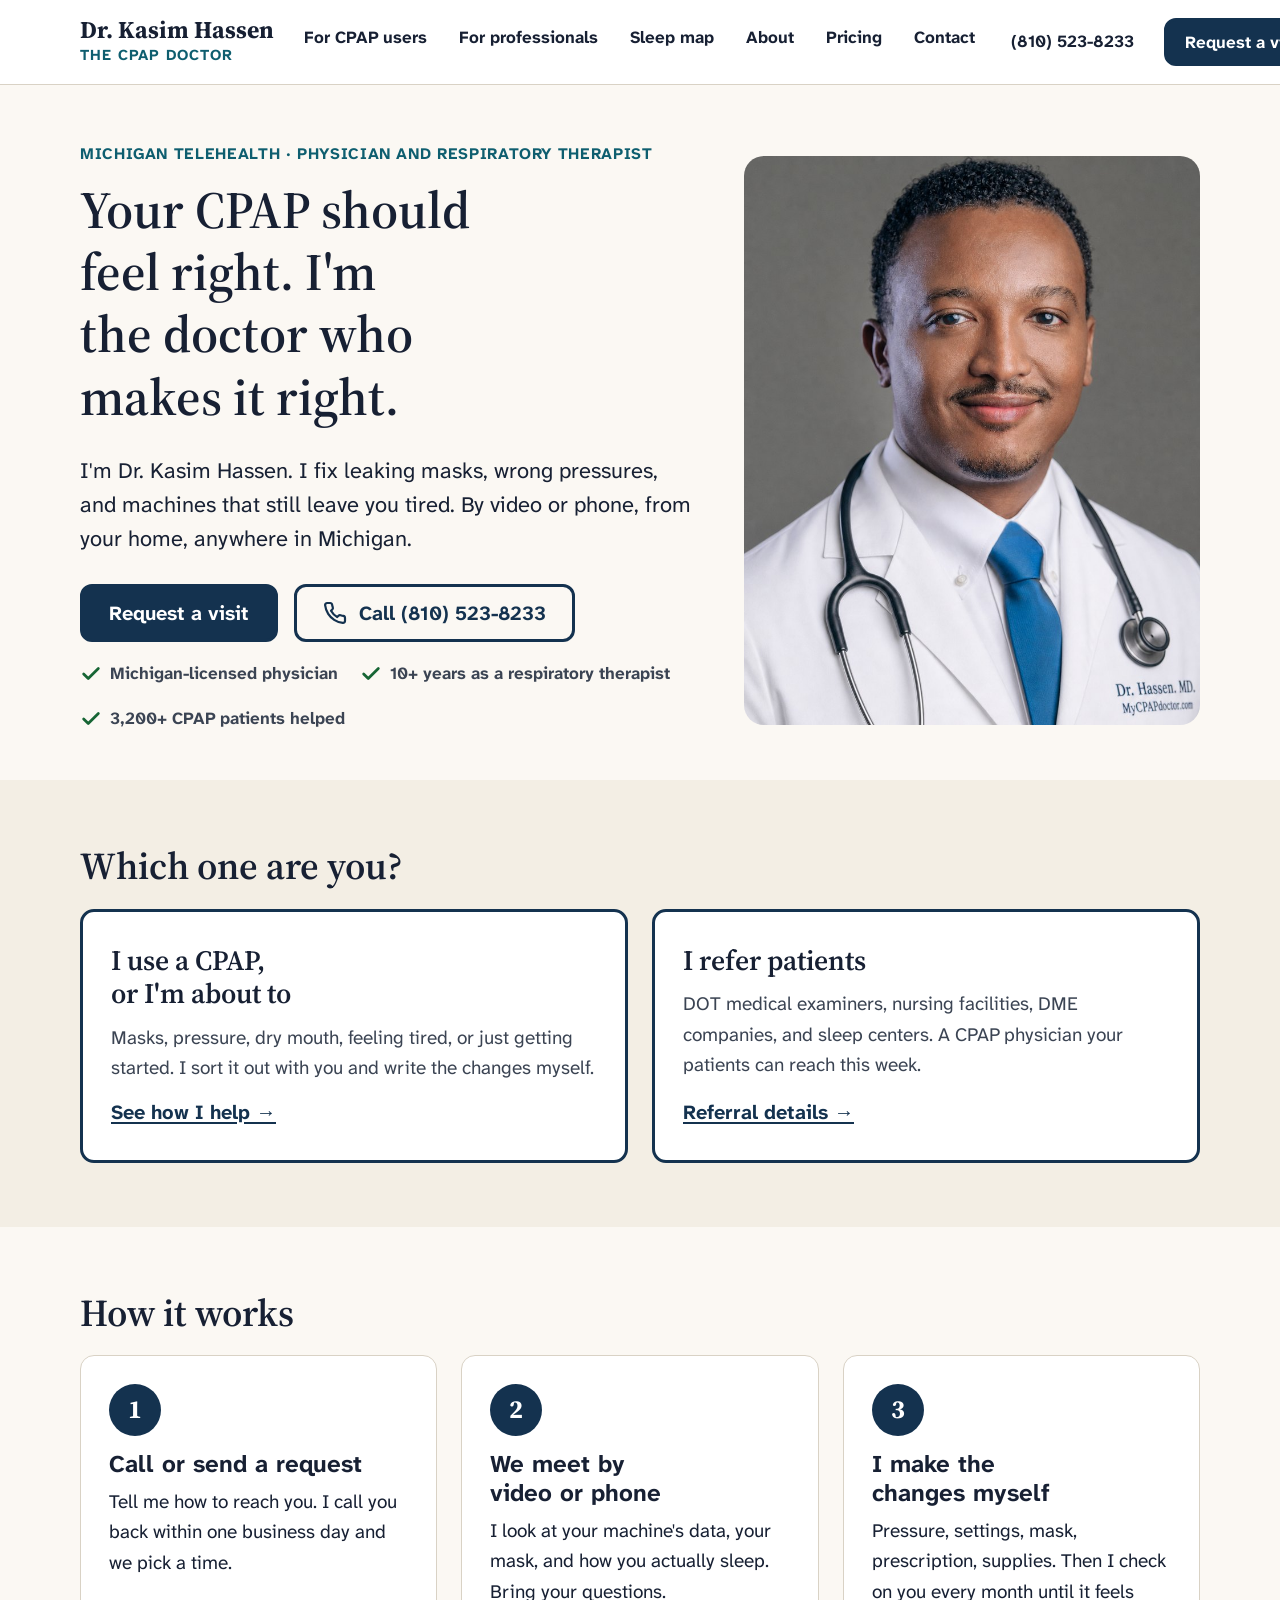
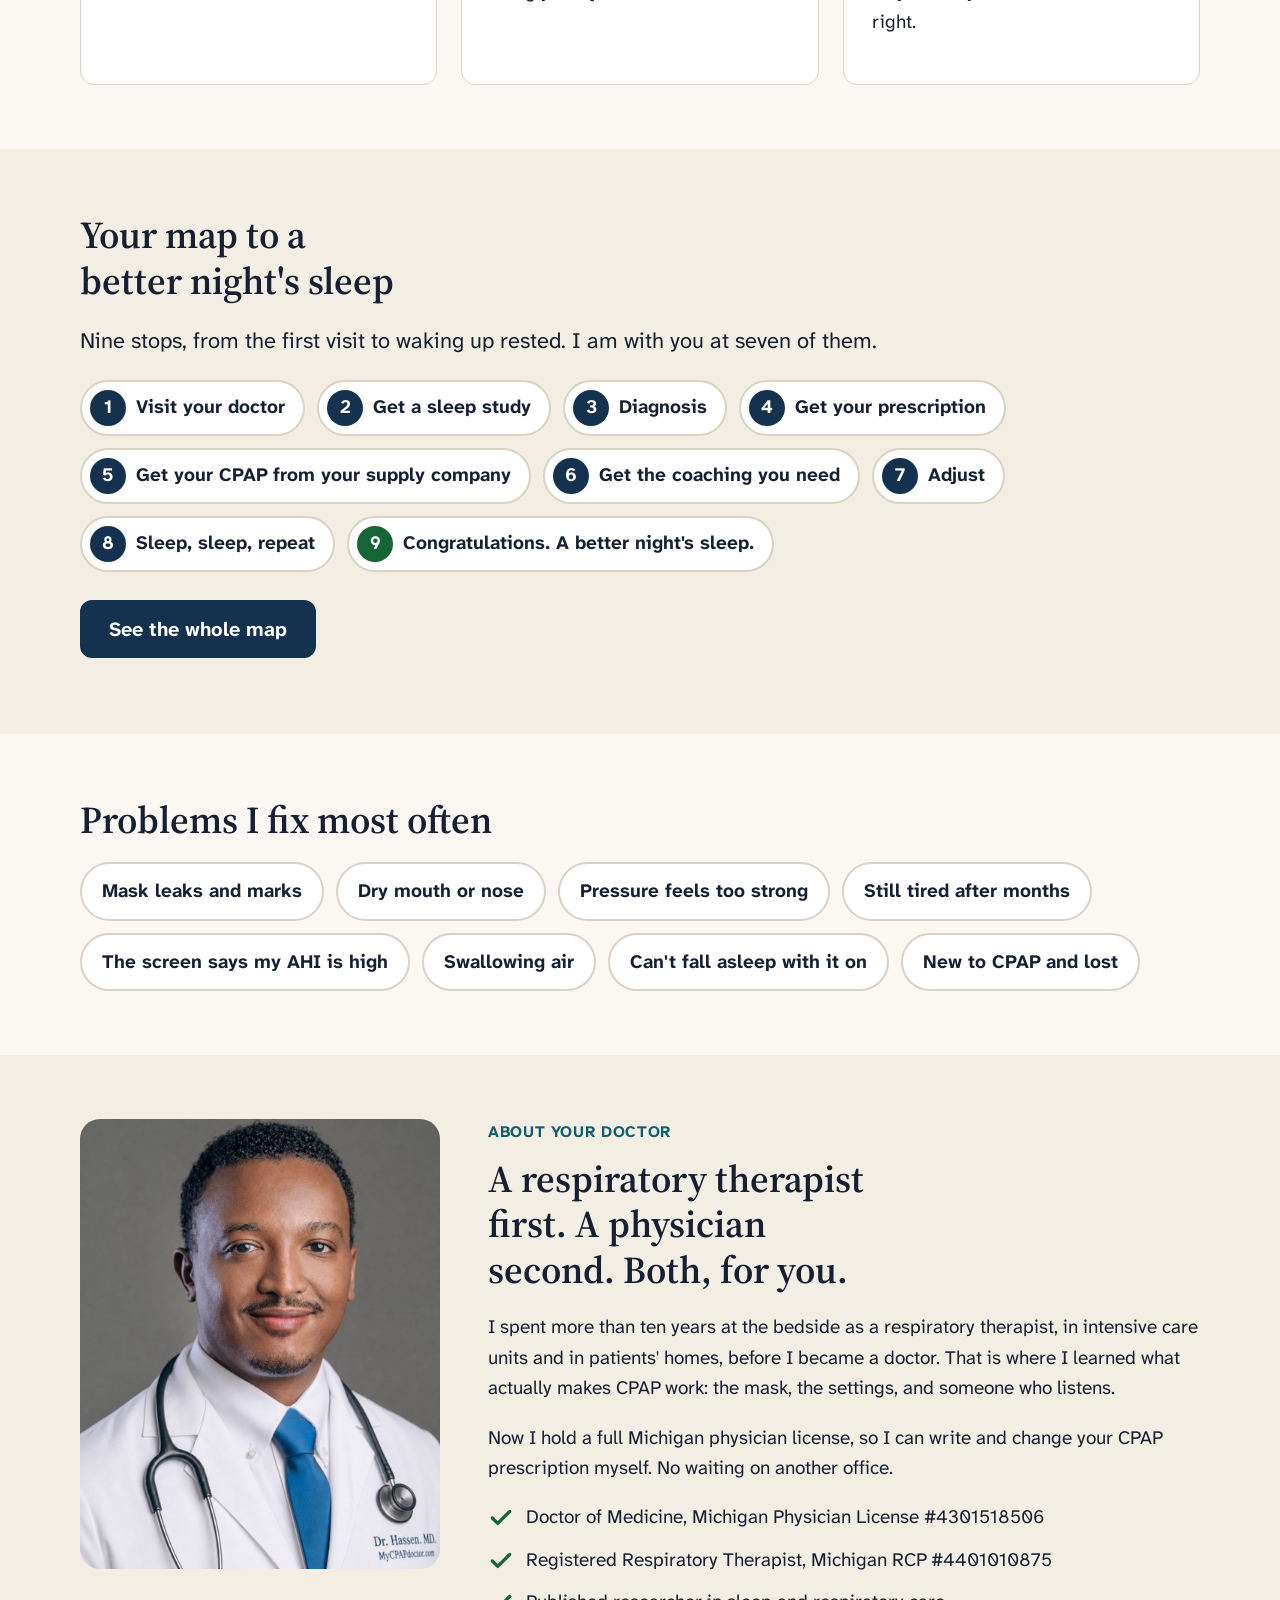
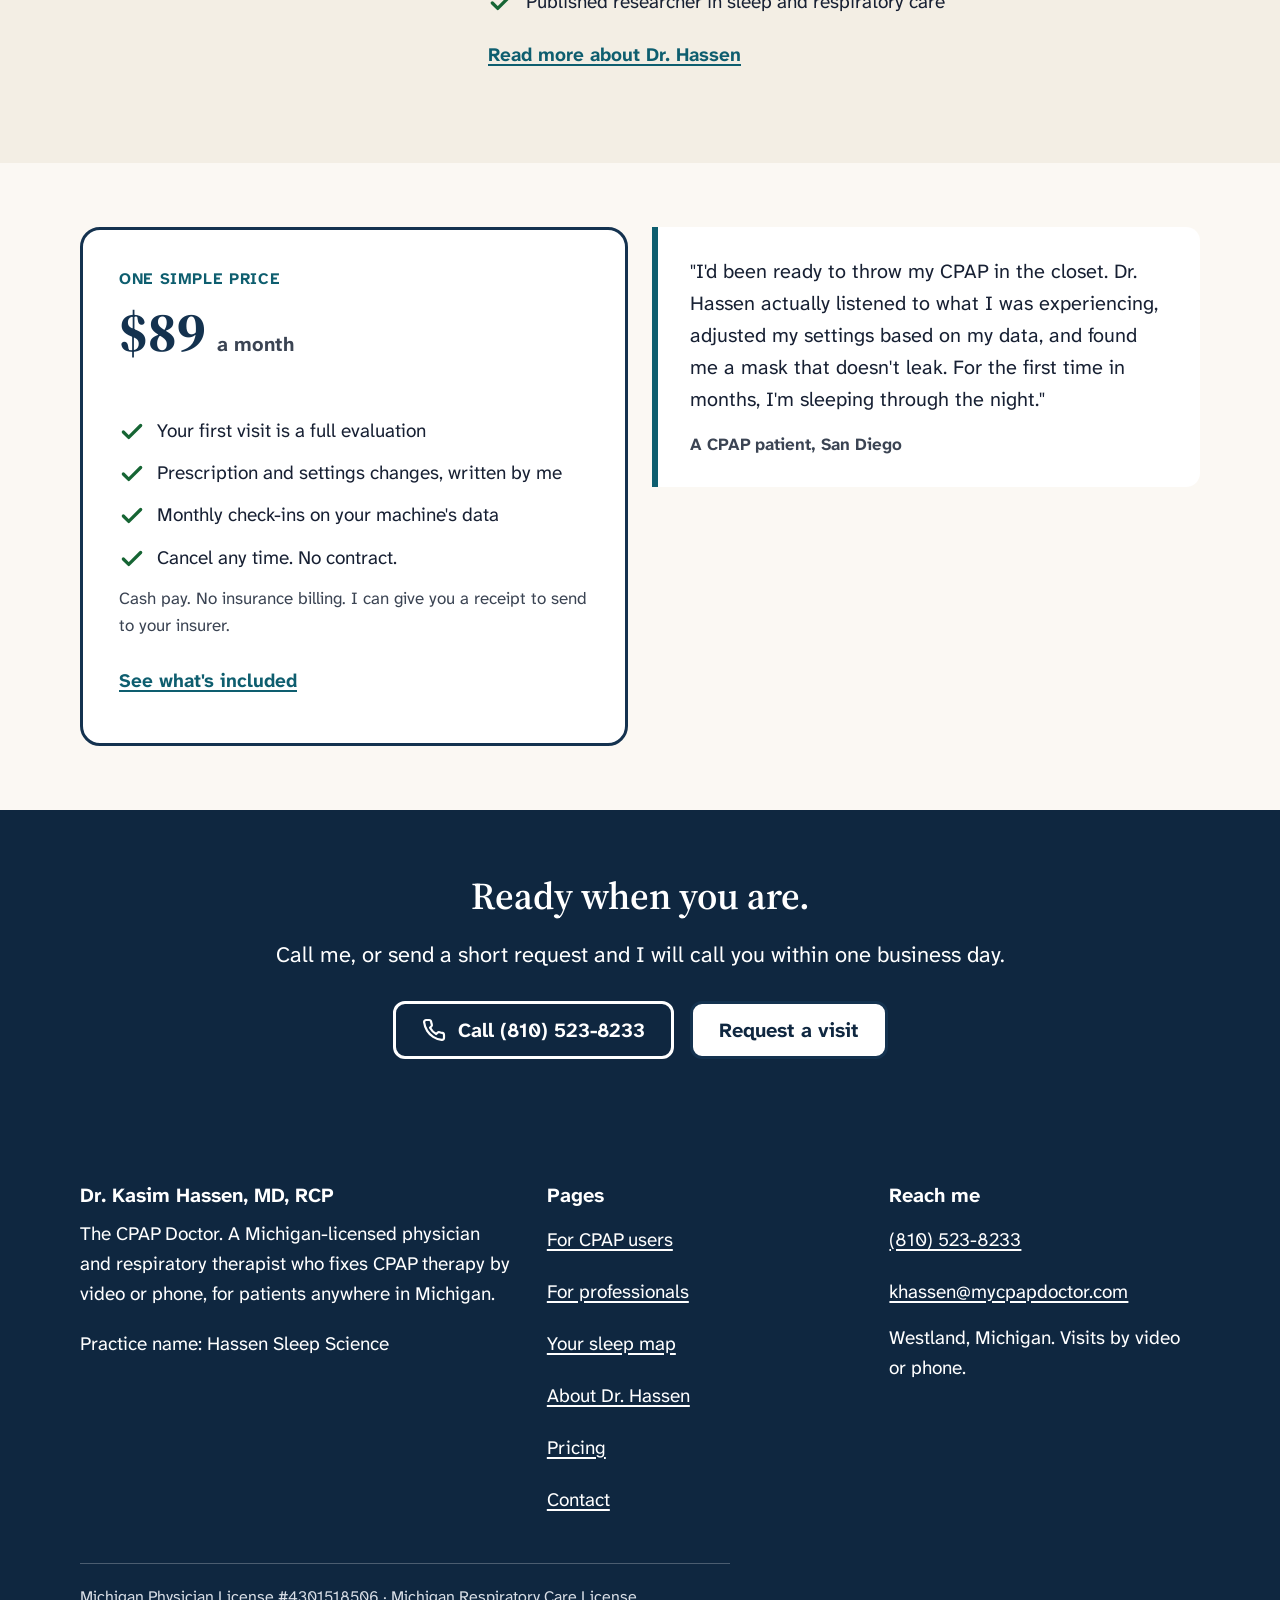
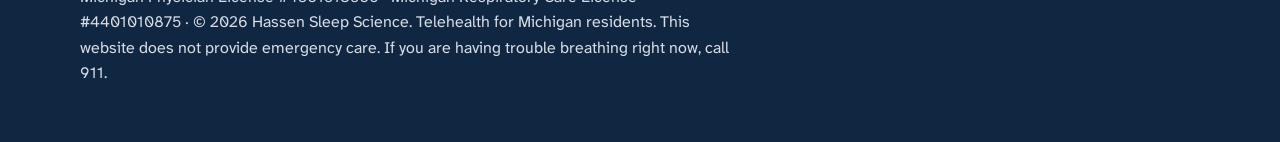
==== commit f141f0e0: "White-coat portrait, sleep map page with nine stops, benefits infographic Co-Authored-By: Claude Fab" ====
--- a/index.html
+++ b/index.html
@@ -29,7 +29,7 @@
     </a>
     <button class="nav-toggle" type="button" aria-expanded="false" aria-controls="site-nav"><svg viewBox="0 0 24 24" width="26" height="26" fill="none" stroke="currentColor" stroke-width="2.5" stroke-linecap="round" aria-hidden="true"><line x1="3" y1="6" x2="21" y2="6"/><line x1="3" y1="12" x2="21" y2="12"/><line x1="3" y1="18" x2="21" y2="18"/></svg><span class="label">Menu</span></button>
     <nav class="nav" id="site-nav" aria-label="Main">
-      <ul><li><a href="cpap-users.html">For CPAP users</a></li><li><a href="professionals.html">For professionals</a></li><li><a href="about.html">About</a></li><li><a href="pricing.html">Pricing</a></li><li><a href="contact.html">Contact</a></li></ul>
+      <ul><li><a href="cpap-users.html">For CPAP users</a></li><li><a href="professionals.html">For professionals</a></li><li><a href="better-sleep.html">Sleep map</a></li><li><a href="about.html">About</a></li><li><a href="pricing.html">Pricing</a></li><li><a href="contact.html">Contact</a></li></ul>
       <a class="phone" href="tel:+18105238233">(810) 523-8233</a>
       <a class="btn primary" href="contact.html">Request a visit</a>
     </nav>
@@ -53,7 +53,7 @@
         <li><svg viewBox="0 0 24 24" fill="none" stroke="currentColor" stroke-width="3" stroke-linecap="round" stroke-linejoin="round" aria-hidden="true"><polyline points="20 6 9 17 4 12"/></svg>3,200+ CPAP patients helped</li>
       </ul>
     </div>
-    <div class="portrait"><img src="assets/dr-hassen.jpg" width="800" height="1000" alt="Dr. Kasim Hassen, smiling, in a navy suit and blue tie" fetchpriority="high"></div>
+    <div class="portrait"><img src="assets/dr-hassen.jpg" width="800" height="1000" alt="Dr. Kasim Hassen in a white coat with a stethoscope" fetchpriority="high"></div>
   </div>
 </section>
 
@@ -88,6 +88,17 @@
 
 <section class="section alt">
   <div class="wrap">
+    <h2>Your map to a better night's sleep</h2>
+    <p class="lead">Nine stops, from the first visit to waking up rested. I am with you at seven of them.</p>
+    <ol class="mini-map">
+      <li><span class="mini-num" aria-hidden="true">1</span>Visit your doctor</li><li><span class="mini-num" aria-hidden="true">2</span>Get a sleep study</li><li><span class="mini-num" aria-hidden="true">3</span>Diagnosis</li><li><span class="mini-num" aria-hidden="true">4</span>Get your prescription</li><li><span class="mini-num" aria-hidden="true">5</span>Get your CPAP from your supply company</li><li><span class="mini-num" aria-hidden="true">6</span>Get the coaching you need</li><li><span class="mini-num" aria-hidden="true">7</span>Adjust</li><li><span class="mini-num" aria-hidden="true">8</span>Sleep, sleep, repeat</li><li><span class="mini-num" aria-hidden="true">9</span>Congratulations. A better night's sleep.</li>
+    </ol>
+    <div class="btn-row"><a class="btn primary" href="better-sleep.html">See the whole map</a></div>
+  </div>
+</section>
+
+<section class="section">
+  <div class="wrap">
     <h2>Problems I fix most often</h2>
     <ul class="chips">
       <li>Mask leaks and marks</li><li>Dry mouth or nose</li><li>Pressure feels too strong</li><li>Still tired after months</li>
@@ -96,9 +107,9 @@
   </div>
 </section>
 
-<section class="section">
+<section class="section alt">
   <div class="wrap doctor-grid">
-    <img src="assets/dr-hassen-480.jpg" width="480" height="600" alt="Dr. Kasim Hassen">
+    <img src="assets/dr-hassen-480.jpg" width="480" height="600" alt="Dr. Kasim Hassen in a white coat with a stethoscope">
     <div>
       <p class="eyebrow">About your doctor</p>
       <h2>A respiratory therapist first. A physician second. Both, for you.</h2>
@@ -114,7 +125,7 @@
   </div>
 </section>
 
-<section class="section alt">
+<section class="section">
   <div class="wrap">
     <div class="grid two">
       <div class="price-card">
@@ -167,6 +178,7 @@
         <ul>
           <li><a href="cpap-users.html">For CPAP users</a></li>
           <li><a href="professionals.html">For professionals</a></li>
+          <li><a href="better-sleep.html">Your sleep map</a></li>
           <li><a href="about.html">About Dr. Hassen</a></li>
           <li><a href="pricing.html">Pricing</a></li>
           <li><a href="contact.html">Contact</a></li>
--- a/assets/site.css
+++ b/assets/site.css
@@ -280,6 +280,60 @@
 .site-footer .legal { margin-top: 32px; padding-top: 20px; border-top: 1px solid rgba(255,255,255,0.25); font-size: 1rem; color: #D8DEE6; }
 @media (max-width: 799px) { .footer-grid { grid-template-columns: 1fr; } }
 
+/* The map: a vertical road with numbered stops, cards alternating sides on wide screens */
+.map { list-style: none; margin: 0; padding: 0; position: relative; max-width: none; }
+.map::before {
+  content: ""; position: absolute; top: 0; bottom: 0; left: 30px; width: 0;
+  border-left: 6px dashed var(--teal); opacity: 0.6;
+}
+.stop { position: relative; display: grid; grid-template-columns: 60px 1fr; gap: 20px; margin: 0 0 28px; }
+.stop-num {
+  width: 60px; height: 60px; border-radius: 50%; background: var(--navy); color: var(--white);
+  display: flex; align-items: center; justify-content: center;
+  font-family: var(--font-display); font-size: 1.75rem; font-weight: 700; box-shadow: 0 0 0 8px var(--paper-2);
+  position: relative; z-index: 1;
+}
+.stop-card { background: var(--white); border: 1px solid var(--rule); border-radius: var(--radius); padding: 24px 28px; }
+.stop-card h3 { margin: 6px 0 8px; }
+.stop-card p { margin-bottom: 12px; }
+.stop-icon { width: 44px; height: 44px; color: var(--teal); }
+.stop-icon svg { width: 44px; height: 44px; }
+.stop-tag {
+  display: inline-block; background: var(--navy); color: var(--white); border-radius: 999px;
+  padding: 6px 14px; font-weight: 700; font-size: 1rem;
+}
+.stop-tag.partner { background: var(--paper-2); color: var(--ink-2); border: 1px solid var(--rule); }
+.stop:last-child .stop-num { background: var(--success); }
+/* end the road at the last stop */
+.stop:last-child::before { content: ""; position: absolute; left: 22px; top: 60px; bottom: -8px; width: 16px; background: var(--paper-2); }
+@media (min-width: 900px) { .stop:last-child::before { left: calc(50% - 8px); top: 68px; } }
+.stop:last-child .stop-card { border: 3px solid var(--success); }
+@media (min-width: 900px) {
+  .map::before { left: 50%; margin-left: -3px; }
+  .stop { grid-template-columns: 1fr 60px 1fr; gap: 32px; align-items: start; }
+  .stop-num { grid-column: 2; margin-top: 8px; }
+  .stop:nth-child(odd) .stop-card { grid-column: 1; grid-row: 1; }
+  .stop:nth-child(even) .stop-card { grid-column: 3; grid-row: 1; }
+  .stop:nth-child(odd) .stop-num { grid-row: 1; }
+  .stop:nth-child(even) .stop-num { grid-row: 1; }
+}
+
+/* Compact version on the home page */
+.mini-map { list-style: none; margin: 0 0 8px; padding: 0; display: flex; flex-wrap: wrap; gap: 12px; max-width: none; counter-reset: none; }
+.mini-map li { display: inline-flex; align-items: center; gap: 10px; background: var(--white); border: 2px solid var(--rule); border-radius: 999px; padding: 8px 18px 8px 8px; font-weight: 700; margin: 0; min-height: 52px; }
+.mini-num { width: 36px; height: 36px; border-radius: 50%; background: var(--navy); color: var(--white); display: inline-flex; align-items: center; justify-content: center; font-weight: 700; flex: none; }
+.mini-map li:last-child .mini-num { background: var(--success); }
+
+/* Benefits infographic */
+.tier { font-family: var(--font-display); font-size: 1.625rem; font-weight: 600; margin: 40px 0 18px; padding-left: 16px; border-left: 6px solid var(--teal); }
+.benefits { list-style: none; margin: 0; padding: 0; display: grid; grid-template-columns: repeat(3, 1fr); gap: 20px; max-width: none; }
+.benefit { background: var(--white); border: 1px solid var(--rule); border-radius: var(--radius); padding: 24px; margin: 0; }
+.benefit h3 { font-size: 1.375rem; margin: 12px 0 8px; }
+.benefit p { margin: 0; color: var(--ink-2); }
+.benefit-icon { width: 56px; height: 56px; border-radius: 14px; background: var(--paper-2); color: var(--teal); display: flex; align-items: center; justify-content: center; }
+.benefit-icon svg { width: 34px; height: 34px; }
+@media (max-width: 899px) { .benefits { grid-template-columns: 1fr; } }
+
 /* Inline text links that act as calls to action get a full-size target */
 .card p > a, .price-card p > a, .doctor-grid p > a, .section p > a:not(.btn):not(.phone-big), .hero p > a:not(.btn):not(.phone-big) {
   display: inline-block; padding: 10px 0; font-weight: 700;
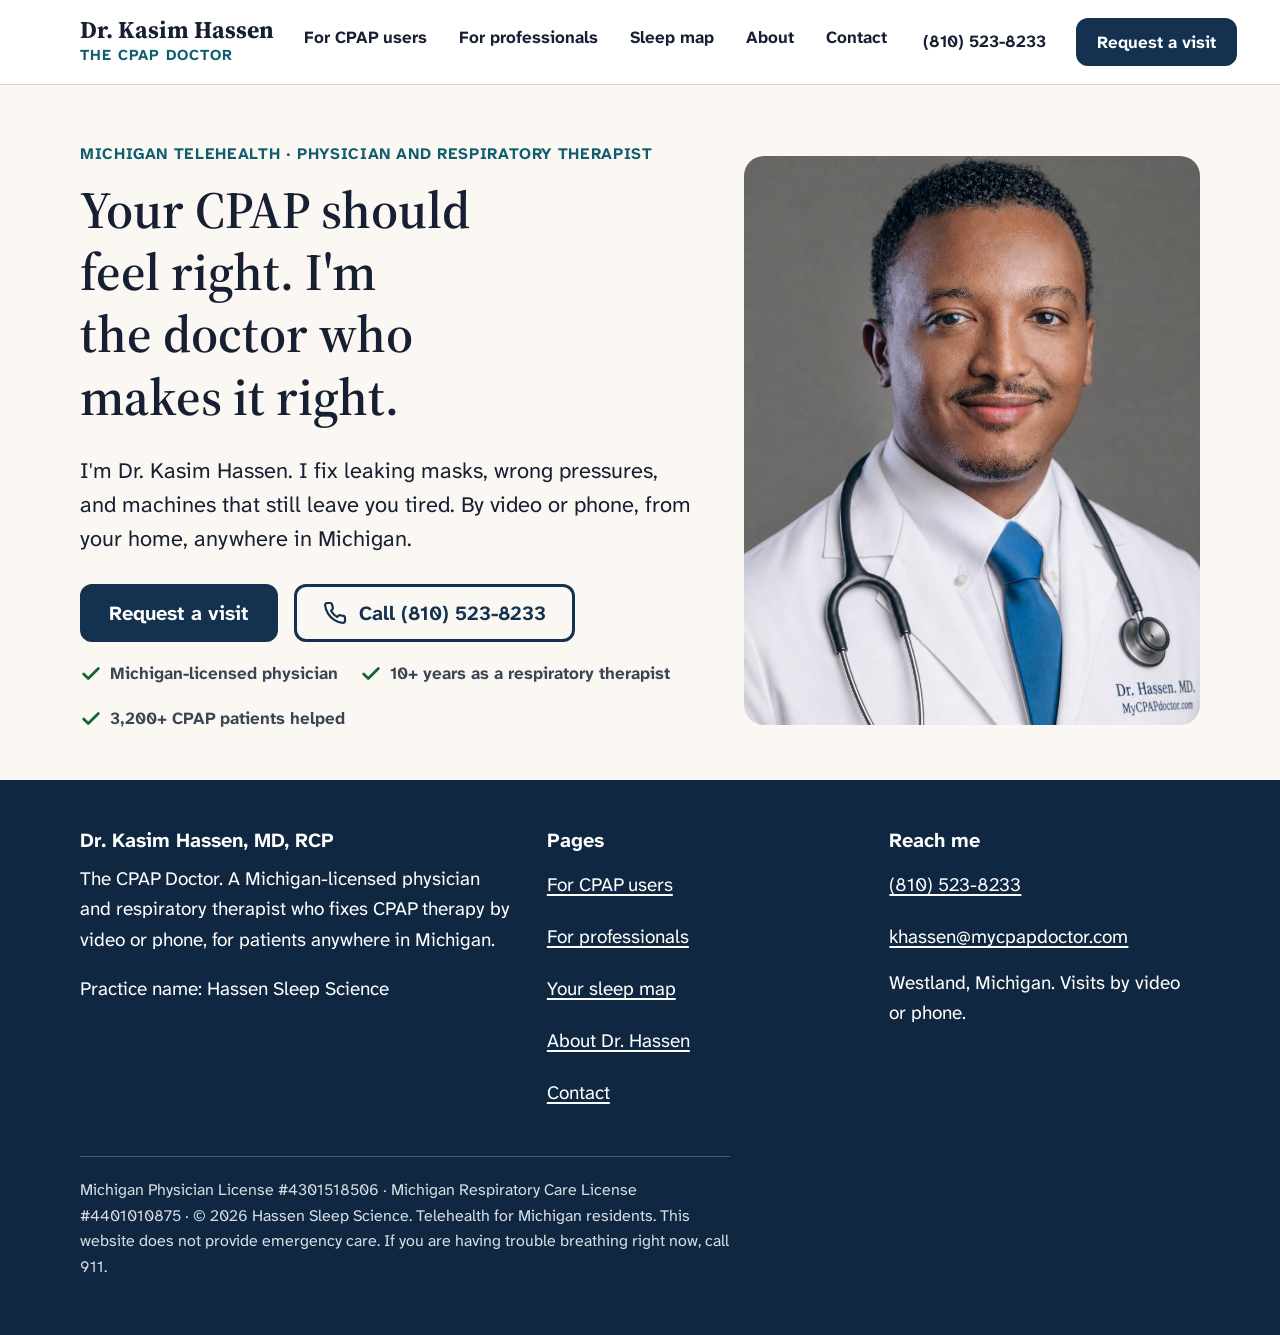
==== commit 116dcd76: "Home trimmed to the first screen; pricing removed; stop 6 reworded in Kasim's words Co-Authored-By: " ====
--- a/index.html
+++ b/index.html
@@ -4,10 +4,10 @@
 <meta charset="utf-8">
 <meta name="viewport" content="width=device-width, initial-scale=1">
 <title>The CPAP Doctor | Dr. Kasim Hassen, Michigan telehealth CPAP care</title>
-<meta name="description" content="Michigan-licensed physician and respiratory therapist who fixes CPAP problems by video or phone. Prescriptions, settings, masks, and monthly follow-up. $89 a month.">
+<meta name="description" content="Michigan-licensed physician and respiratory therapist who fixes CPAP problems by video or phone. Prescriptions, settings, masks, and monthly follow-up.">
 <link rel="canonical" href="https://mycpapdoctor.com/">
 <meta property="og:title" content="The CPAP Doctor | Dr. Kasim Hassen, Michigan telehealth CPAP care">
-<meta property="og:description" content="Michigan-licensed physician and respiratory therapist who fixes CPAP problems by video or phone. Prescriptions, settings, masks, and monthly follow-up. $89 a month.">
+<meta property="og:description" content="Michigan-licensed physician and respiratory therapist who fixes CPAP problems by video or phone. Prescriptions, settings, masks, and monthly follow-up.">
 <meta property="og:image" content="https://mycpapdoctor.com/assets/dr-hassen-square.jpg">
 <meta property="og:type" content="website">
 <link rel="icon" href="favicon.svg" type="image/svg+xml">
@@ -29,7 +29,7 @@
     </a>
     <button class="nav-toggle" type="button" aria-expanded="false" aria-controls="site-nav"><svg viewBox="0 0 24 24" width="26" height="26" fill="none" stroke="currentColor" stroke-width="2.5" stroke-linecap="round" aria-hidden="true"><line x1="3" y1="6" x2="21" y2="6"/><line x1="3" y1="12" x2="21" y2="12"/><line x1="3" y1="18" x2="21" y2="18"/></svg><span class="label">Menu</span></button>
     <nav class="nav" id="site-nav" aria-label="Main">
-      <ul><li><a href="cpap-users.html">For CPAP users</a></li><li><a href="professionals.html">For professionals</a></li><li><a href="better-sleep.html">Sleep map</a></li><li><a href="about.html">About</a></li><li><a href="pricing.html">Pricing</a></li><li><a href="contact.html">Contact</a></li></ul>
+      <ul><li><a href="cpap-users.html">For CPAP users</a></li><li><a href="professionals.html">For professionals</a></li><li><a href="better-sleep.html">Sleep map</a></li><li><a href="about.html">About</a></li><li><a href="contact.html">Contact</a></li></ul>
       <a class="phone" href="tel:+18105238233">(810) 523-8233</a>
       <a class="btn primary" href="contact.html">Request a visit</a>
     </nav>
@@ -56,110 +56,6 @@
     <div class="portrait"><img src="assets/dr-hassen.jpg" width="800" height="1000" alt="Dr. Kasim Hassen in a white coat with a stethoscope" fetchpriority="high"></div>
   </div>
 </section>
-
-<section class="section alt">
-  <div class="wrap">
-    <h2>Which one are you?</h2>
-    <div class="grid two">
-      <a class="door" href="cpap-users.html">
-        <h3>I use a CPAP, or I'm about to</h3>
-        <p>Masks, pressure, dry mouth, feeling tired, or just getting started. I sort it out with you and write the changes myself.</p>
-        <span class="go">See how I help &rarr;</span>
-      </a>
-      <a class="door" href="professionals.html">
-        <h3>I refer patients</h3>
-        <p>DOT medical examiners, nursing facilities, DME companies, and sleep centers. A CPAP physician your patients can reach this week.</p>
-        <span class="go">Referral details &rarr;</span>
-      </a>
-    </div>
-  </div>
-</section>
-
-<section class="section">
-  <div class="wrap">
-    <h2>How it works</h2>
-    <ol class="steps">
-      <li><span class="num">1</span><h3>Call or send a request</h3><p>Tell me how to reach you. I call you back within one business day and we pick a time.</p></li>
-      <li><span class="num">2</span><h3>We meet by video or phone</h3><p>I look at your machine's data, your mask, and how you actually sleep. Bring your questions.</p></li>
-      <li><span class="num">3</span><h3>I make the changes myself</h3><p>Pressure, settings, mask, prescription, supplies. Then I check on you every month until it feels right.</p></li>
-    </ol>
-  </div>
-</section>
-
-<section class="section alt">
-  <div class="wrap">
-    <h2>Your map to a better night's sleep</h2>
-    <p class="lead">Nine stops, from the first visit to waking up rested. I am with you at seven of them.</p>
-    <ol class="mini-map">
-      <li><span class="mini-num" aria-hidden="true">1</span>Visit your doctor</li><li><span class="mini-num" aria-hidden="true">2</span>Get a sleep study</li><li><span class="mini-num" aria-hidden="true">3</span>Diagnosis</li><li><span class="mini-num" aria-hidden="true">4</span>Get your prescription</li><li><span class="mini-num" aria-hidden="true">5</span>Get your CPAP from your supply company</li><li><span class="mini-num" aria-hidden="true">6</span>Get the coaching you need</li><li><span class="mini-num" aria-hidden="true">7</span>Adjust</li><li><span class="mini-num" aria-hidden="true">8</span>Sleep, sleep, repeat</li><li><span class="mini-num" aria-hidden="true">9</span>Congratulations. A better night's sleep.</li>
-    </ol>
-    <div class="btn-row"><a class="btn primary" href="better-sleep.html">See the whole map</a></div>
-  </div>
-</section>
-
-<section class="section">
-  <div class="wrap">
-    <h2>Problems I fix most often</h2>
-    <ul class="chips">
-      <li>Mask leaks and marks</li><li>Dry mouth or nose</li><li>Pressure feels too strong</li><li>Still tired after months</li>
-      <li>The screen says my AHI is high</li><li>Swallowing air</li><li>Can't fall asleep with it on</li><li>New to CPAP and lost</li>
-    </ul>
-  </div>
-</section>
-
-<section class="section alt">
-  <div class="wrap doctor-grid">
-    <img src="assets/dr-hassen-480.jpg" width="480" height="600" alt="Dr. Kasim Hassen in a white coat with a stethoscope">
-    <div>
-      <p class="eyebrow">About your doctor</p>
-      <h2>A respiratory therapist first. A physician second. Both, for you.</h2>
-      <p>I spent more than ten years at the bedside as a respiratory therapist, in intensive care units and in patients' homes, before I became a doctor. That is where I learned what actually makes CPAP work: the mask, the settings, and someone who listens.</p>
-      <p>Now I hold a full Michigan physician license, so I can write and change your CPAP prescription myself. No waiting on another office.</p>
-      <ul class="checklist">
-        <li><svg viewBox="0 0 24 24" fill="none" stroke="currentColor" stroke-width="3" stroke-linecap="round" stroke-linejoin="round" aria-hidden="true"><polyline points="20 6 9 17 4 12"/></svg><span>Doctor of Medicine, Michigan Physician License #4301518506</span></li>
-        <li><svg viewBox="0 0 24 24" fill="none" stroke="currentColor" stroke-width="3" stroke-linecap="round" stroke-linejoin="round" aria-hidden="true"><polyline points="20 6 9 17 4 12"/></svg><span>Registered Respiratory Therapist, Michigan RCP #4401010875</span></li>
-        <li><svg viewBox="0 0 24 24" fill="none" stroke="currentColor" stroke-width="3" stroke-linecap="round" stroke-linejoin="round" aria-hidden="true"><polyline points="20 6 9 17 4 12"/></svg><span>Published researcher in sleep and respiratory care</span></li>
-      </ul>
-      <p class="mt-0"><a href="about.html">Read more about Dr. Hassen</a></p>
-    </div>
-  </div>
-</section>
-
-<section class="section">
-  <div class="wrap">
-    <div class="grid two">
-      <div class="price-card">
-        <p class="eyebrow">One simple price</p>
-        <p class="amount">$89 <small>a month</small></p>
-        <ul class="checklist">
-          <li><svg viewBox="0 0 24 24" fill="none" stroke="currentColor" stroke-width="3" stroke-linecap="round" stroke-linejoin="round" aria-hidden="true"><polyline points="20 6 9 17 4 12"/></svg><span>Your first visit is a full evaluation</span></li>
-          <li><svg viewBox="0 0 24 24" fill="none" stroke="currentColor" stroke-width="3" stroke-linecap="round" stroke-linejoin="round" aria-hidden="true"><polyline points="20 6 9 17 4 12"/></svg><span>Prescription and settings changes, written by me</span></li>
-          <li><svg viewBox="0 0 24 24" fill="none" stroke="currentColor" stroke-width="3" stroke-linecap="round" stroke-linejoin="round" aria-hidden="true"><polyline points="20 6 9 17 4 12"/></svg><span>Monthly check-ins on your machine's data</span></li>
-          <li><svg viewBox="0 0 24 24" fill="none" stroke="currentColor" stroke-width="3" stroke-linecap="round" stroke-linejoin="round" aria-hidden="true"><polyline points="20 6 9 17 4 12"/></svg><span>Cancel any time. No contract.</span></li>
-        </ul>
-        <p class="fine">Cash pay. No insurance billing. I can give you a receipt to send to your insurer.</p>
-        <p class="mb-0"><a href="pricing.html">See what's included</a></p>
-      </div>
-      <div>
-        <blockquote>
-          <p>"I'd been ready to throw my CPAP in the closet. Dr. Hassen actually listened to what I was experiencing, adjusted my settings based on my data, and found me a mask that doesn't leak. For the first time in months, I'm sleeping through the night."</p>
-          <cite>A CPAP patient, San Diego</cite>
-        </blockquote>
-      </div>
-    </div>
-  </div>
-</section>
-<section class="section dark">
-  <div class="wrap center">
-    <h2>Ready when you are.</h2>
-    <p class="lead">Call me, or send a short request and I will call you within one business day.</p>
-    <div class="btn-row" style="justify-content:center">
-      <a class="btn secondary" href="tel:+18105238233"><svg viewBox="0 0 24 24" fill="none" stroke="currentColor" stroke-width="2.2" stroke-linecap="round" stroke-linejoin="round" aria-hidden="true"><path d="M22 16.9v3a2 2 0 0 1-2.2 2 19.8 19.8 0 0 1-8.6-3.1 19.5 19.5 0 0 1-6-6A19.8 19.8 0 0 1 2.1 4.2 2 2 0 0 1 4.1 2h3a2 2 0 0 1 2 1.7c.1.9.4 1.8.7 2.7a2 2 0 0 1-.5 2.1L8 9.8a16 16 0 0 0 6.2 6.2l1.3-1.3a2 2 0 0 1 2.1-.5c.9.3 1.8.6 2.7.7a2 2 0 0 1 1.7 2z"/></svg>Call (810) 523-8233</a>
-      <a class="btn primary" href="contact.html">Request a visit</a>
-    </div>
-  </div>
-</section>
-
 </main>
 <nav class="call-bar" aria-label="Quick actions">
   <a class="btn secondary" href="tel:+18105238233"><svg viewBox="0 0 24 24" fill="none" stroke="currentColor" stroke-width="2.2" stroke-linecap="round" stroke-linejoin="round" aria-hidden="true"><path d="M22 16.9v3a2 2 0 0 1-2.2 2 19.8 19.8 0 0 1-8.6-3.1 19.5 19.5 0 0 1-6-6A19.8 19.8 0 0 1 2.1 4.2 2 2 0 0 1 4.1 2h3a2 2 0 0 1 2 1.7c.1.9.4 1.8.7 2.7a2 2 0 0 1-.5 2.1L8 9.8a16 16 0 0 0 6.2 6.2l1.3-1.3a2 2 0 0 1 2.1-.5c.9.3 1.8.6 2.7.7a2 2 0 0 1 1.7 2z"/></svg>Call</a>
@@ -180,7 +76,6 @@
           <li><a href="professionals.html">For professionals</a></li>
           <li><a href="better-sleep.html">Your sleep map</a></li>
           <li><a href="about.html">About Dr. Hassen</a></li>
-          <li><a href="pricing.html">Pricing</a></li>
           <li><a href="contact.html">Contact</a></li>
         </ul>
       </div>
--- a/assets/site.css
+++ b/assets/site.css
@@ -318,6 +318,13 @@
   .stop:nth-child(even) .stop-num { grid-row: 1; }
 }
 
+/* Infographics (inline SVG) */
+.info-wrap { max-width: 760px; margin: 0 auto; }
+.info-wrap.wide { max-width: 1240px; }
+.infographic { width: 100%; height: auto; display: block; }
+.sun-stacked { display: none; max-width: 640px; margin: 0 auto; }
+@media (max-width: 719px) { .sun-radial { display: none; } .sun-stacked { display: block; } }
+
 /* Compact version on the home page */
 .mini-map { list-style: none; margin: 0 0 8px; padding: 0; display: flex; flex-wrap: wrap; gap: 12px; max-width: none; counter-reset: none; }
 .mini-map li { display: inline-flex; align-items: center; gap: 10px; background: var(--white); border: 2px solid var(--rule); border-radius: 999px; padding: 8px 18px 8px 8px; font-weight: 700; margin: 0; min-height: 52px; }
@@ -350,3 +357,6 @@
   *, *::before, *::after { animation: none !important; transition: none !important; scroll-behavior: auto !important; }
 }
 @media print { .site-header .nav, .call-bar, .btn-row { display: none !important; } body { padding-bottom: 0; } }
+
+/* Road infographic on phones: bigger titles, drop the sub-lines */
+@media (max-width: 719px) { .road .rs { display: none; } .road .rt { font-size: 36px; } .road .rl { font-size: 26px; } }
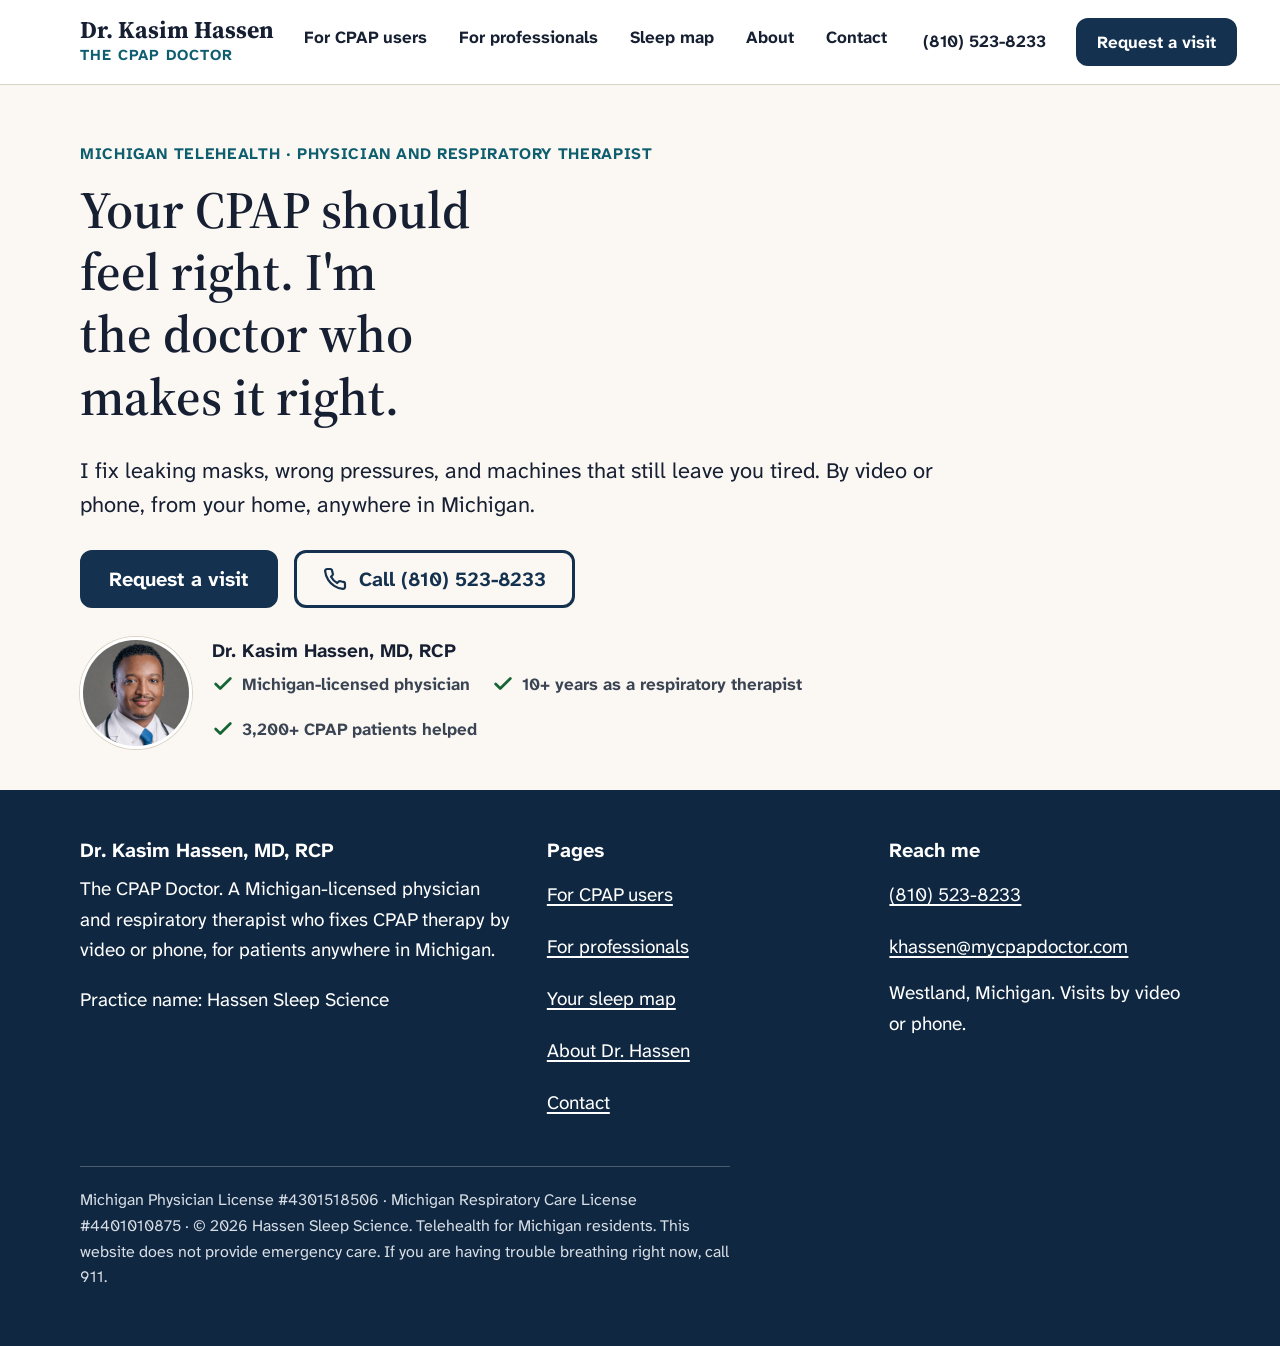
==== commit e60b37f8: "Home: small round photo beside credentials instead of large portrait Co-Authored-By: Claude Opus 5.5" ====
--- a/index.html
+++ b/index.html
@@ -38,22 +38,25 @@
 <main id="main">
 
 <section class="hero">
-  <div class="wrap hero-grid">
-    <div>
-      <p class="eyebrow">Michigan telehealth &middot; Physician and respiratory therapist</p>
-      <h1>Your CPAP should feel right. I'm the doctor who makes it right.</h1>
-      <p class="lead">I'm Dr. Kasim Hassen. I fix leaking masks, wrong pressures, and machines that still leave you tired. By video or phone, from your home, anywhere in Michigan.</p>
-      <div class="btn-row">
-        <a class="btn primary" href="contact.html">Request a visit</a>
-        <a class="btn secondary" href="tel:+18105238233"><svg viewBox="0 0 24 24" fill="none" stroke="currentColor" stroke-width="2.2" stroke-linecap="round" stroke-linejoin="round" aria-hidden="true"><path d="M22 16.9v3a2 2 0 0 1-2.2 2 19.8 19.8 0 0 1-8.6-3.1 19.5 19.5 0 0 1-6-6A19.8 19.8 0 0 1 2.1 4.2 2 2 0 0 1 4.1 2h3a2 2 0 0 1 2 1.7c.1.9.4 1.8.7 2.7a2 2 0 0 1-.5 2.1L8 9.8a16 16 0 0 0 6.2 6.2l1.3-1.3a2 2 0 0 1 2.1-.5c.9.3 1.8.6 2.7.7a2 2 0 0 1 1.7 2z"/></svg>Call (810) 523-8233</a>
+  <div class="wrap">
+    <p class="eyebrow">Michigan telehealth &middot; Physician and respiratory therapist</p>
+    <h1>Your CPAP should feel right. I'm the doctor who makes it right.</h1>
+    <p class="lead">I fix leaking masks, wrong pressures, and machines that still leave you tired. By video or phone, from your home, anywhere in Michigan.</p>
+    <div class="btn-row">
+      <a class="btn primary" href="contact.html">Request a visit</a>
+      <a class="btn secondary" href="tel:+18105238233"><svg viewBox="0 0 24 24" fill="none" stroke="currentColor" stroke-width="2.2" stroke-linecap="round" stroke-linejoin="round" aria-hidden="true"><path d="M22 16.9v3a2 2 0 0 1-2.2 2 19.8 19.8 0 0 1-8.6-3.1 19.5 19.5 0 0 1-6-6A19.8 19.8 0 0 1 2.1 4.2 2 2 0 0 1 4.1 2h3a2 2 0 0 1 2 1.7c.1.9.4 1.8.7 2.7a2 2 0 0 1-.5 2.1L8 9.8a16 16 0 0 0 6.2 6.2l1.3-1.3a2 2 0 0 1 2.1-.5c.9.3 1.8.6 2.7.7a2 2 0 0 1 1.7 2z"/></svg>Call (810) 523-8233</a>
+    </div>
+    <div class="byline">
+      <img src="assets/dr-hassen-square.jpg" width="600" height="600" alt="Dr. Kasim Hassen" fetchpriority="high">
+      <div>
+        <p class="byline-name">Dr. Kasim Hassen, MD, RCP</p>
+        <ul class="trust">
+          <li><svg viewBox="0 0 24 24" fill="none" stroke="currentColor" stroke-width="3" stroke-linecap="round" stroke-linejoin="round" aria-hidden="true"><polyline points="20 6 9 17 4 12"/></svg>Michigan-licensed physician</li>
+          <li><svg viewBox="0 0 24 24" fill="none" stroke="currentColor" stroke-width="3" stroke-linecap="round" stroke-linejoin="round" aria-hidden="true"><polyline points="20 6 9 17 4 12"/></svg>10+ years as a respiratory therapist</li>
+          <li><svg viewBox="0 0 24 24" fill="none" stroke="currentColor" stroke-width="3" stroke-linecap="round" stroke-linejoin="round" aria-hidden="true"><polyline points="20 6 9 17 4 12"/></svg>3,200+ CPAP patients helped</li>
+        </ul>
       </div>
-      <ul class="trust">
-        <li><svg viewBox="0 0 24 24" fill="none" stroke="currentColor" stroke-width="3" stroke-linecap="round" stroke-linejoin="round" aria-hidden="true"><polyline points="20 6 9 17 4 12"/></svg>Michigan-licensed physician</li>
-        <li><svg viewBox="0 0 24 24" fill="none" stroke="currentColor" stroke-width="3" stroke-linecap="round" stroke-linejoin="round" aria-hidden="true"><polyline points="20 6 9 17 4 12"/></svg>10+ years as a respiratory therapist</li>
-        <li><svg viewBox="0 0 24 24" fill="none" stroke="currentColor" stroke-width="3" stroke-linecap="round" stroke-linejoin="round" aria-hidden="true"><polyline points="20 6 9 17 4 12"/></svg>3,200+ CPAP patients helped</li>
-      </ul>
     </div>
-    <div class="portrait"><img src="assets/dr-hassen.jpg" width="800" height="1000" alt="Dr. Kasim Hassen in a white coat with a stethoscope" fetchpriority="high"></div>
   </div>
 </section>
 </main>
--- a/assets/site.css
+++ b/assets/site.css
@@ -144,16 +144,16 @@
 
 /* Hero */
 .hero { padding: 56px 0 40px; }
-.hero-grid { display: grid; grid-template-columns: 1.15fr 0.85fr; gap: 48px; align-items: center; }
+.hero-grid { display: grid; grid-template-columns: 1fr 300px; gap: 56px; align-items: center; }
 .hero h1 { max-width: 16ch; }
-.hero .portrait { border-radius: 20px; overflow: hidden; background: var(--paper-2); }
+.hero .portrait { border-radius: 18px; overflow: hidden; background: var(--paper-2); width: 300px; justify-self: end; }
 .hero .portrait img { width: 100%; aspect-ratio: 4 / 5; object-fit: cover; }
 .trust { display: flex; flex-wrap: wrap; gap: 10px 22px; margin: 18px 0 0; padding: 0; list-style: none; }
 .trust li { display: flex; align-items: center; gap: 8px; font-weight: 700; color: var(--ink-2); font-size: 1.0625rem; }
 .trust svg { width: 22px; height: 22px; color: var(--success); flex: none; }
 @media (max-width: 799px) {
   .hero-grid { grid-template-columns: 1fr; gap: 28px; }
-  .hero .portrait { max-width: 360px; }
+  .hero .portrait { width: 180px; justify-self: start; }
 }
 
 /* Cards and grids */
@@ -320,10 +320,11 @@
 
 /* Infographics (inline SVG) */
 .info-wrap { max-width: 760px; margin: 0 auto; }
-.info-wrap.wide { max-width: 1240px; }
+.info-wrap.wide { max-width: 1400px; }
 .infographic { width: 100%; height: auto; display: block; }
-.sun-stacked { display: none; max-width: 640px; margin: 0 auto; }
-@media (max-width: 719px) { .sun-radial { display: none; } .sun-stacked { display: block; } }
+.sun-stacked, .sun-phone, .road-phone { display: none; }
+@media (max-width: 719px) { .road { display: none; } .road-phone { display: block; } }
+@media (max-width: 1099px) { .sun-radial { display: none; } .sun-phone { display: block; max-width: 560px; margin: 0 auto; } }
 
 /* Compact version on the home page */
 .mini-map { list-style: none; margin: 0 0 8px; padding: 0; display: flex; flex-wrap: wrap; gap: 12px; max-width: none; counter-reset: none; }
@@ -358,5 +359,10 @@
 }
 @media print { .site-header .nav, .call-bar, .btn-row { display: none !important; } body { padding-bottom: 0; } }
 
-/* Road infographic on phones: bigger titles, drop the sub-lines */
-@media (max-width: 719px) { .road .rs { display: none; } .road .rt { font-size: 36px; } .road .rl { font-size: 26px; } }
+
+/* Home byline: small round photo beside the credentials (replaces the large hero portrait) */
+.byline { display: flex; align-items: center; gap: 20px; margin-top: 28px; }
+.byline img { width: 112px; height: 112px; border-radius: 50%; object-fit: cover; object-position: 50% 18%; flex: none; border: 3px solid var(--white); box-shadow: 0 0 0 1px var(--rule); }
+.byline-name { font-weight: 700; font-size: 1.1875rem; margin: 0 0 4px; }
+.byline .trust { margin-top: 4px; }
+@media (max-width: 719px) { .byline img { width: 88px; height: 88px; } .byline { gap: 16px; align-items: flex-start; } }
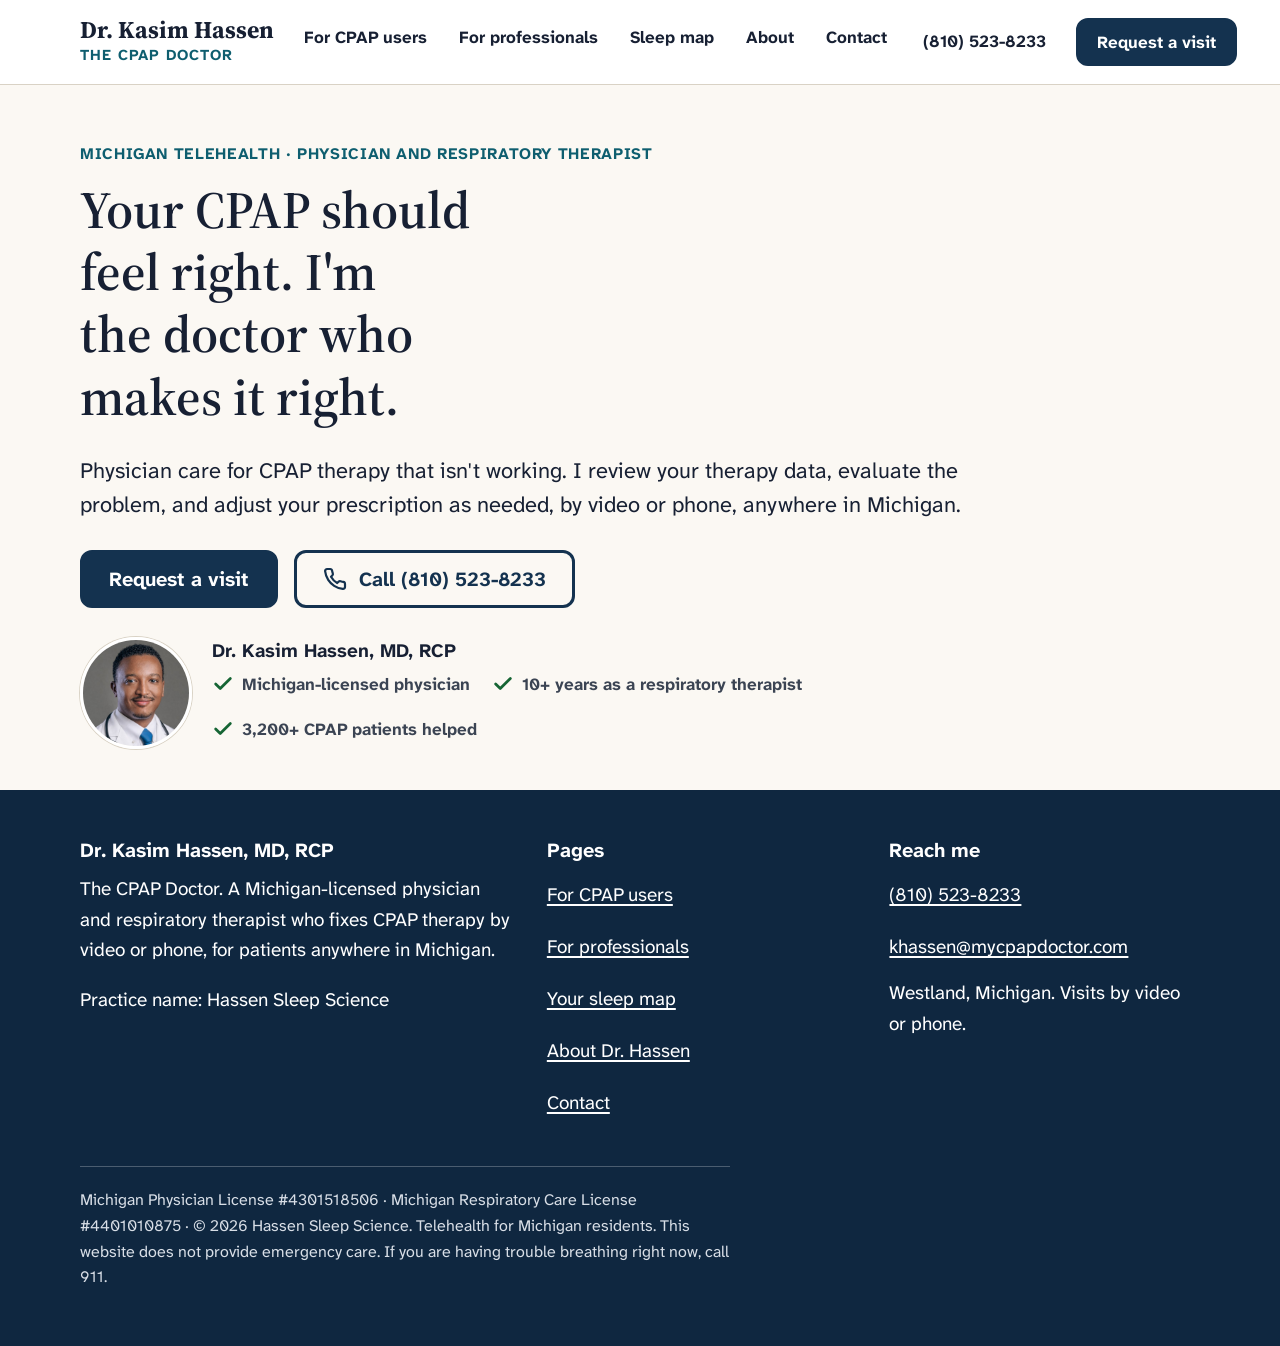
==== commit 84a13852: "Homepage lead: physician-register copy (reserved) Co-Authored-By: Claude Opus 5.5 <noreply@anthropic" ====
--- a/index.html
+++ b/index.html
@@ -41,7 +41,7 @@
   <div class="wrap">
     <p class="eyebrow">Michigan telehealth &middot; Physician and respiratory therapist</p>
     <h1>Your CPAP should feel right. I'm the doctor who makes it right.</h1>
-    <p class="lead">I fix leaking masks, wrong pressures, and machines that still leave you tired. By video or phone, from your home, anywhere in Michigan.</p>
+    <p class="lead">Physician care for CPAP therapy that isn't working. I review your therapy data, evaluate the problem, and adjust your prescription as needed, by video or phone, anywhere in Michigan.</p>
     <div class="btn-row">
       <a class="btn primary" href="contact.html">Request a visit</a>
       <a class="btn secondary" href="tel:+18105238233"><svg viewBox="0 0 24 24" fill="none" stroke="currentColor" stroke-width="2.2" stroke-linecap="round" stroke-linejoin="round" aria-hidden="true"><path d="M22 16.9v3a2 2 0 0 1-2.2 2 19.8 19.8 0 0 1-8.6-3.1 19.5 19.5 0 0 1-6-6A19.8 19.8 0 0 1 2.1 4.2 2 2 0 0 1 4.1 2h3a2 2 0 0 1 2 1.7c.1.9.4 1.8.7 2.7a2 2 0 0 1-.5 2.1L8 9.8a16 16 0 0 0 6.2 6.2l1.3-1.3a2 2 0 0 1 2.1-.5c.9.3 1.8.6 2.7.7a2 2 0 0 1 1.7 2z"/></svg>Call (810) 523-8233</a>
--- a/assets/site.css
+++ b/assets/site.css
@@ -366,3 +366,30 @@
 .byline-name { font-weight: 700; font-size: 1.1875rem; margin: 0 0 4px; }
 .byline .trust { margin-top: 4px; }
 @media (max-width: 719px) { .byline img { width: 88px; height: 88px; } .byline { gap: 16px; align-items: flex-start; } }
+
+/* ---- better-sleep map: one-doctor comparison + tap-to-open steps (2026-09-29) ---- */
+.compare{display:grid;grid-template-columns:1fr 1fr;gap:1rem;max-width:56rem;margin:0 auto 1.25rem}
+@media (max-width:760px){.compare{grid-template-columns:1fr}}
+.compare-card{border-radius:14px;padding:1.1rem 1.25rem;background:#F1F2F4}
+.compare-card.me{background:#E7F1F2;border:2px solid #0E5E6F}
+.compare-card p{margin:.3rem 0}
+.compare-k{font-weight:700;letter-spacing:.04em;text-transform:uppercase;font-size:.8rem;color:#5b6472}
+.compare-card.me .compare-k{color:#0E5E6F}
+.compare-h{font-size:1.15rem;font-weight:700;color:#172033}
+.compare-stat{font-size:.9rem;color:#4b5563}
+.map-hint{max-width:none;text-align:center;font-weight:700;color:#0E5E6F;margin:.5rem 0}
+.source-note{font-size:.85rem;text-align:center;margin-top:.75rem}
+.infographic .mstop{cursor:pointer;outline:none}
+.infographic .mstop .hit{fill:transparent}
+.infographic .mstop:hover .hit,.infographic .mstop:focus-visible .hit{fill:#E7F1F2}
+.infographic .mstop.on .hit{fill:#FCEFD6}
+.infographic .mstop:focus-visible .hit{stroke:#0E5E6F;stroke-width:4}
+.mdetail{position:sticky;bottom:1rem;z-index:5;max-width:46rem;margin:1rem auto 0;background:#fff;border:2px solid #0E5E6F;border-radius:16px;padding:1.25rem 1.5rem;box-shadow:0 10px 30px rgba(0,0,0,.15)}
+.md-close{position:absolute;right:.5rem;top:.35rem;min-width:44px;min-height:44px;border:0;background:none;font-size:2rem;line-height:1;cursor:pointer;color:#3B4453}
+.md-num{margin:0;color:#0E5E6F;font-weight:700;letter-spacing:.05em;text-transform:uppercase;font-size:.85rem}
+.md-title{margin:.2rem 2.5rem .35rem 0}
+.md-who{font-weight:700;margin:0 0 .5rem}
+.md-who.me{color:#14324F}.md-who.pt{color:#5b6472}
+.md-one{background:#E7F1F2;border-left:5px solid #0E5E6F;padding:.7rem .9rem;border-radius:8px;font-size:.95rem}
+
+@media (max-width:760px){.mdetail{bottom:96px;max-height:62vh;overflow:auto;padding:1rem 1.1rem}}
